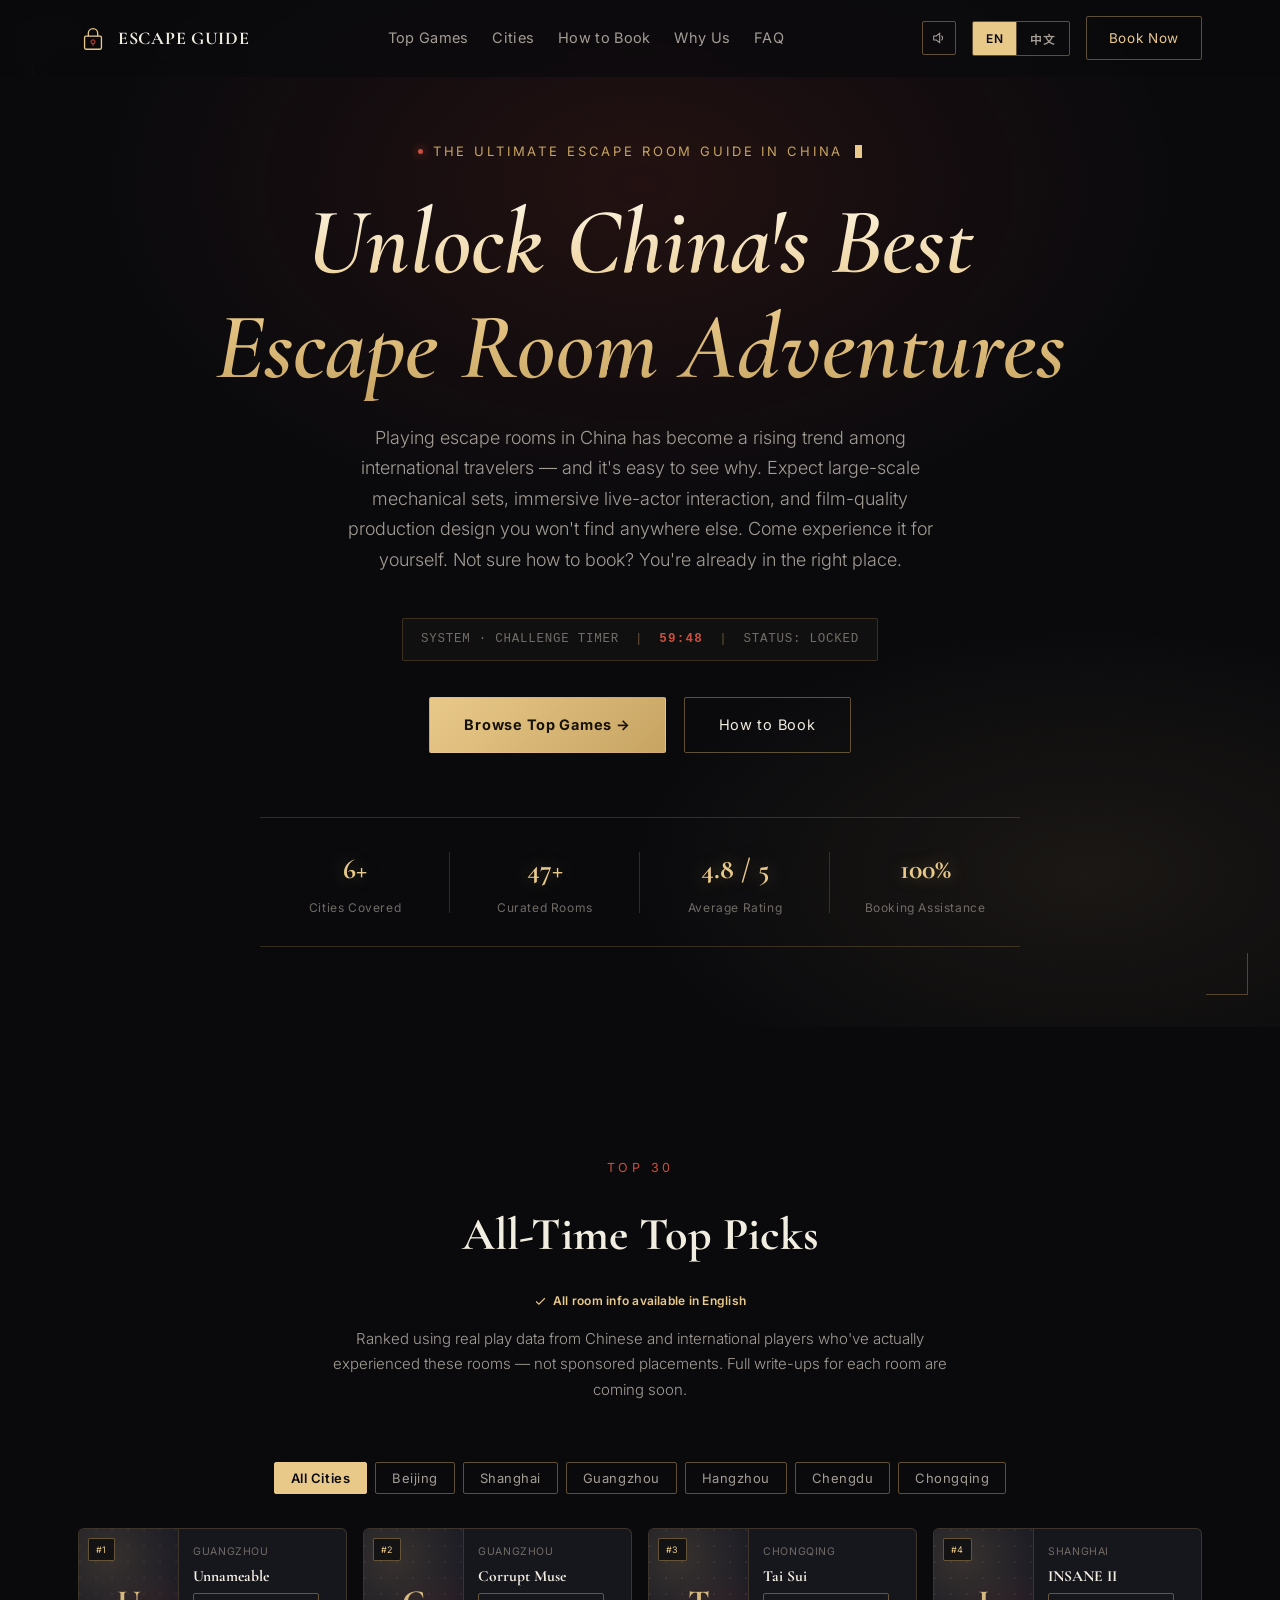
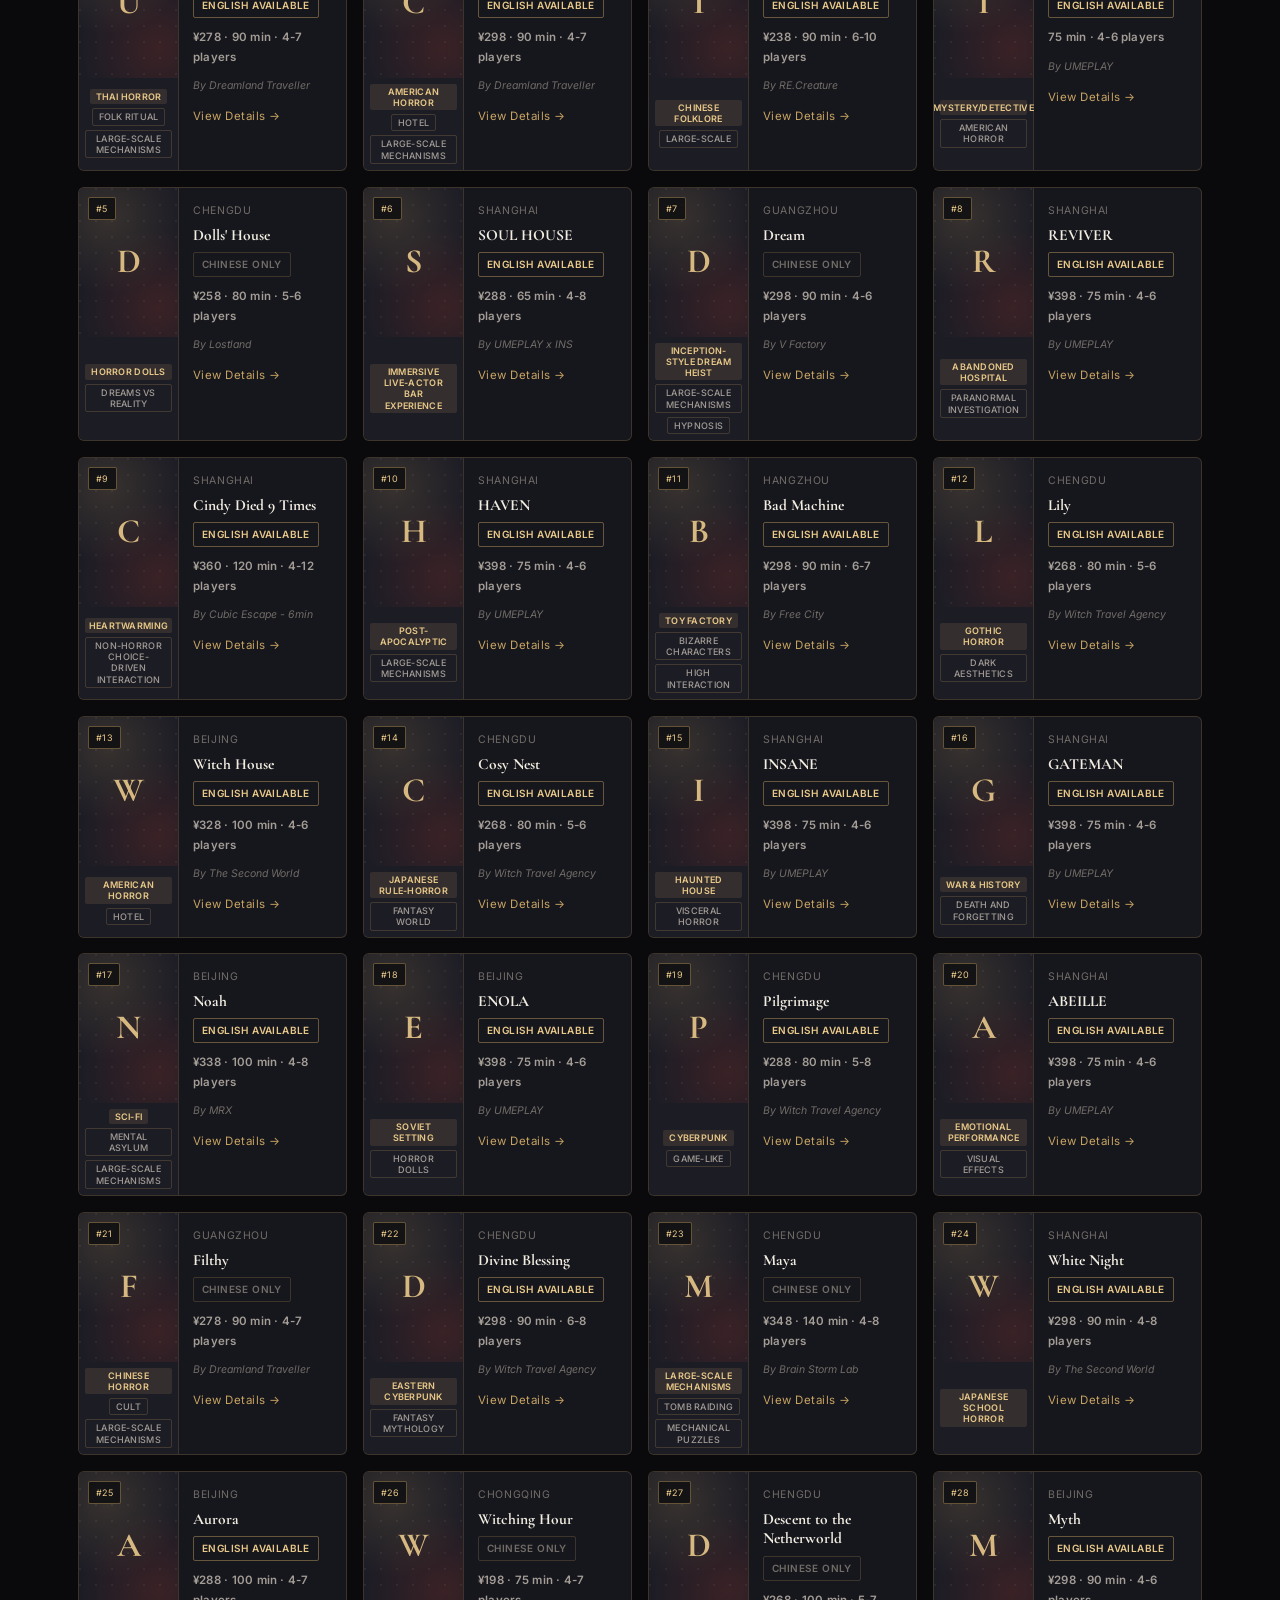
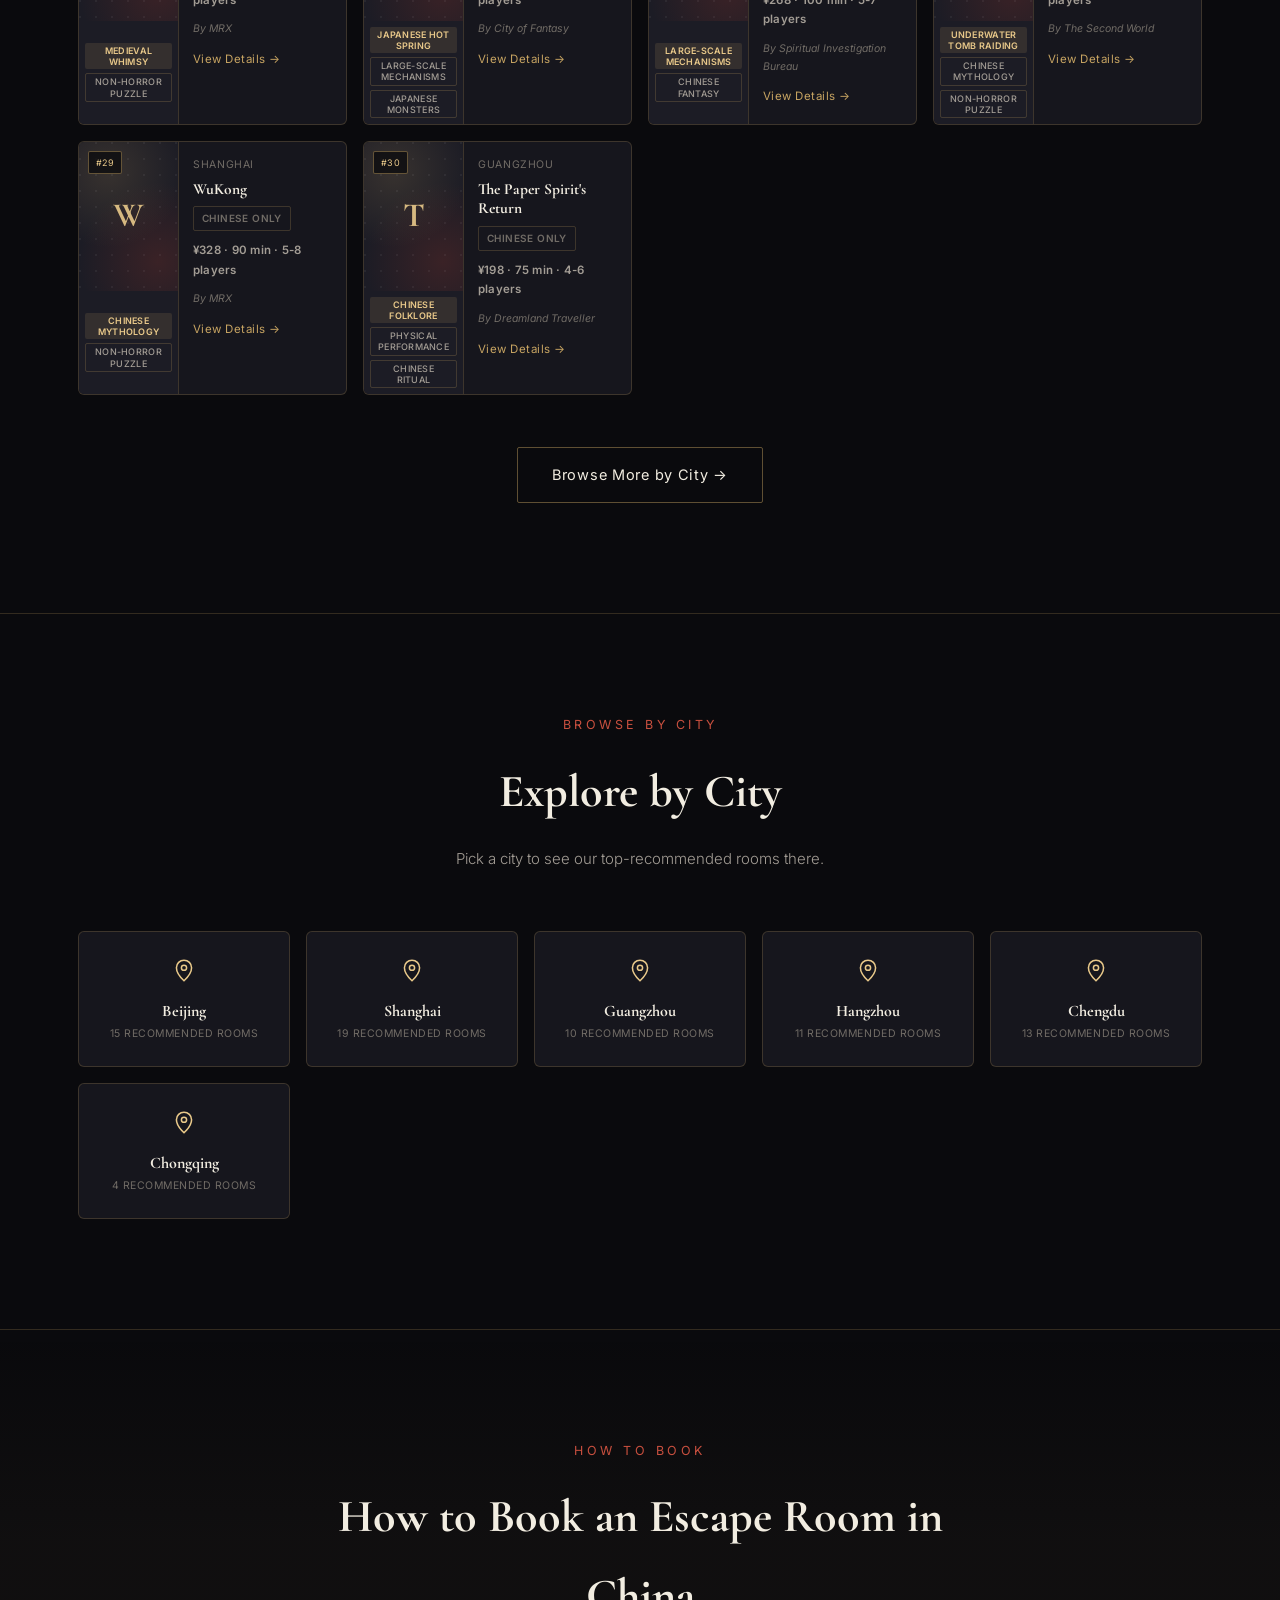
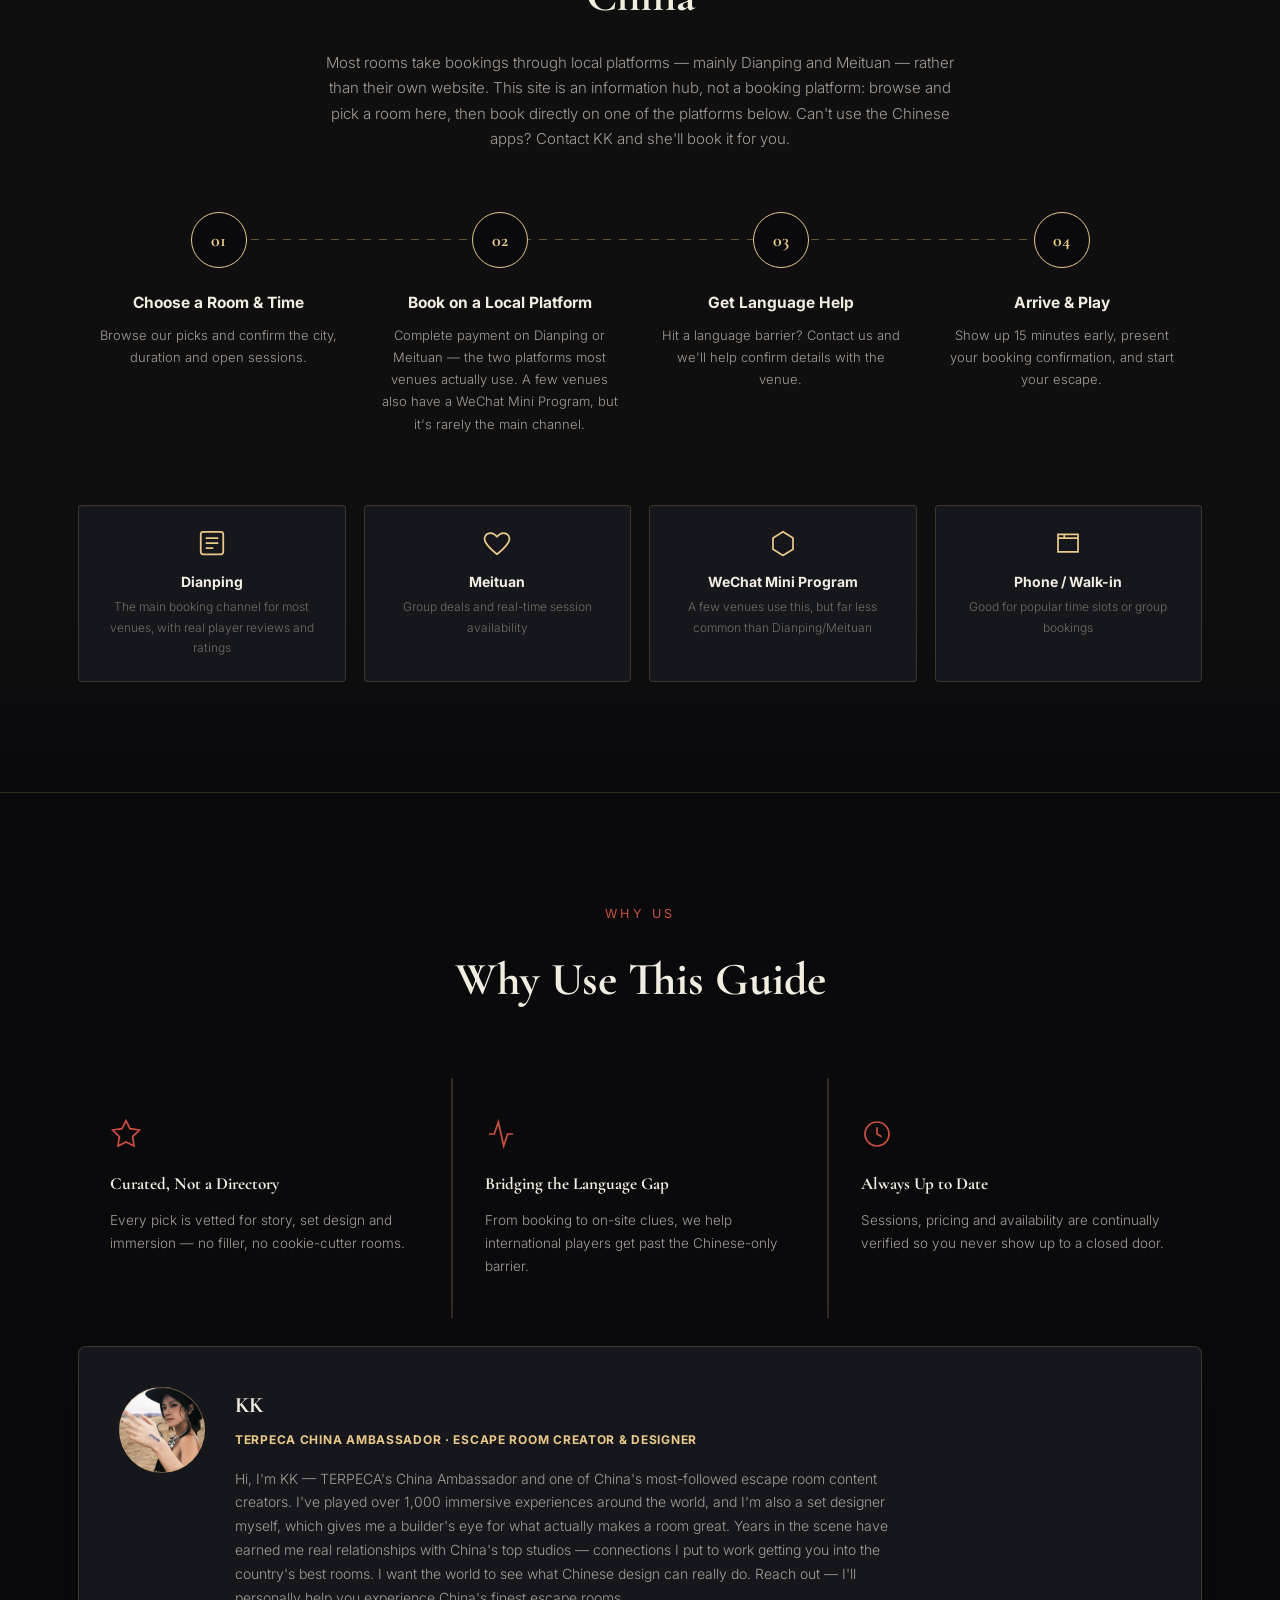
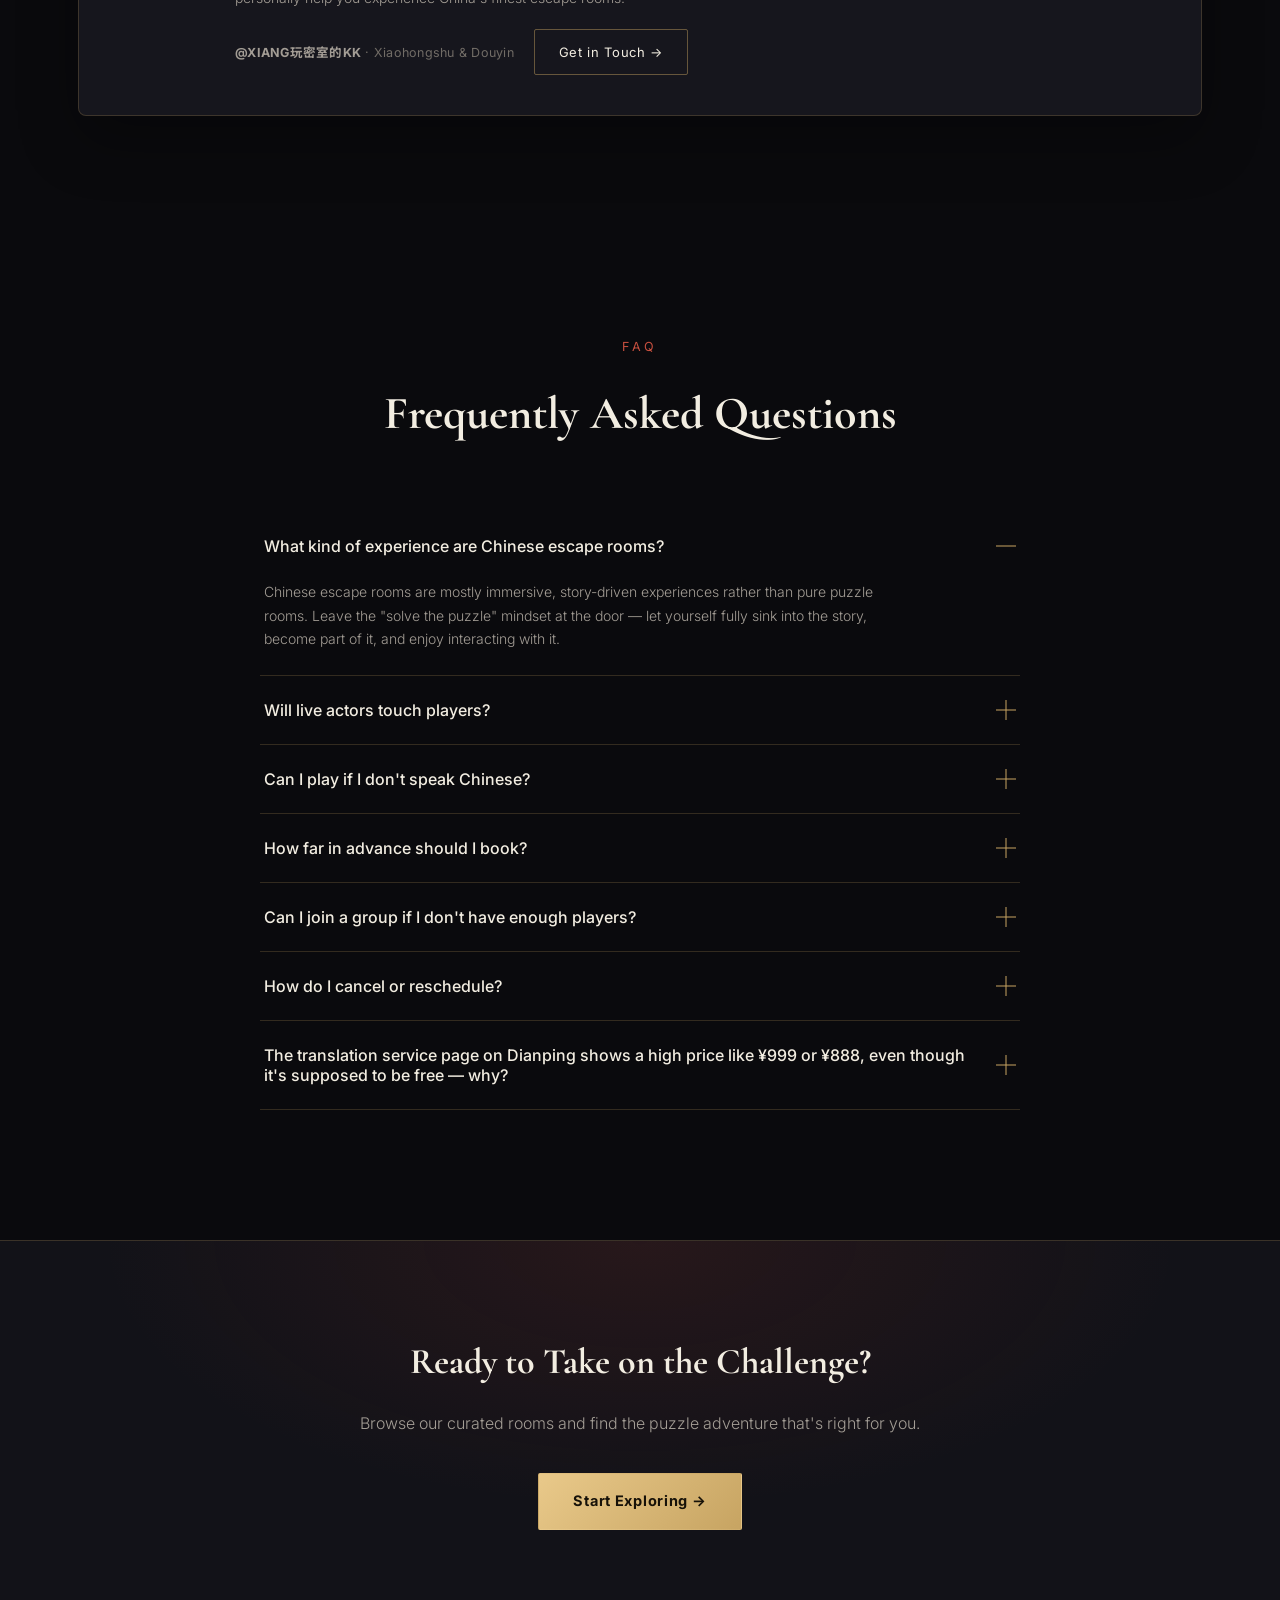
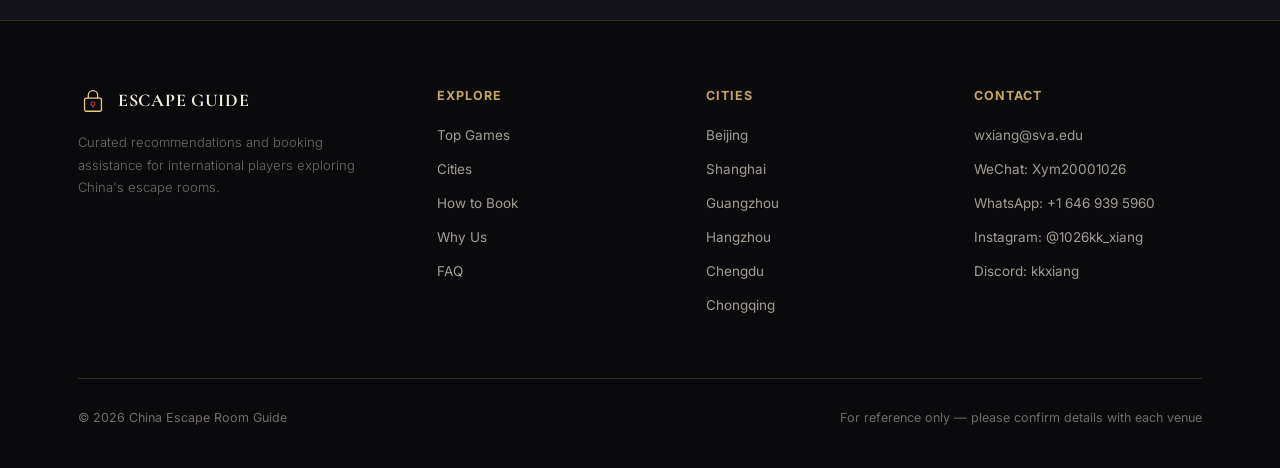
==== index.html @ 546284b9 "Native vertical Instagram embed: cut off the blank white strip under the video Co-Authored-By: Claud" ====
<!DOCTYPE html>
<html lang="en">
<head>
<meta charset="utf-8">
<meta name="viewport" content="width=device-width, initial-scale=1">
<meta name="description" content="A curated guide to China's best escape rooms for international players — with clear booking instructions and FAQs. 为国际玩家精选中国顶级密室逃脱体验。">
<title data-i18n="meta.title">China Escape Room Guide</title>
<link rel="preconnect" href="https://fonts.googleapis.com">
<link rel="preconnect" href="https://fonts.gstatic.com" crossorigin>
<link href="https://fonts.googleapis.com/css2?family=Cormorant+Garamond:ital,wght@0,500;0,600;0,700;1,500;1,600&family=Noto+Serif+SC:wght@500;700;900&family=Inter:wght@300;400;500;600;700&family=Noto+Sans+SC:wght@300;400;500;700&display=swap" rel="stylesheet" media="print" onload="this.media='all'">
<noscript><link href="https://fonts.googleapis.com/css2?family=Cormorant+Garamond:ital,wght@0,500;0,600;0,700;1,500;1,600&family=Noto+Serif+SC:wght@500;700;900&family=Inter:wght@300;400;500;600;700&family=Noto+Sans+SC:wght@300;400;500;700&display=swap" rel="stylesheet"></noscript>
<link rel="stylesheet" href="style.css?v=27">
</head>
<body>

<div id="boot">
  <svg class="boot-mark" viewBox="0 0 32 32" fill="none" xmlns="http://www.w3.org/2000/svg">
    <rect x="7" y="14" width="18" height="14" rx="1.5" stroke="#e9c98a" stroke-width="1.4"/>
    <path d="M11 14v-3a5 5 0 0 1 10 0v3" stroke="#e9c98a" stroke-width="1.4"/>
    <circle cx="16" cy="20" r="2" stroke="#a5372a" stroke-width="1.4"/>
    <path d="M16 22v2.4" stroke="#a5372a" stroke-width="1.4"/>
  </svg>
  <div class="boot-lines">
    <div>INITIALIZING SYSTEM…</div>
    <div>LOADING ESCAPE ROOMS…</div>
    <div>ACCESS GRANTED</div>
  </div>
  <div class="boot-bar"></div>
  <div class="boot-skip">CLICK TO SKIP</div>
</div>
<div id="scrollProgress"></div>
<div id="toastHost"></div>

<div id="cityModalOverlay" class="room-modal-overlay" hidden>
  <div class="room-modal city-modal" role="dialog" aria-modal="true">
    <button class="room-modal-close" id="cityModalClose" aria-label="Close">&times;</button>
    <div class="city-modal-header">
      <div class="city-modal-name" id="cityModalName"></div>
      <div class="city-modal-count" id="cityModalCount"></div>
    </div>
    <div class="city-modal-list" id="cityModalList"></div>
  </div>
</div>

<header class="nav" id="nav">
  <div class="nav-inner">
    <a href="#top" class="logo">
      <svg class="mark" viewBox="0 0 32 32" fill="none" xmlns="http://www.w3.org/2000/svg">
        <rect x="7" y="14" width="18" height="14" rx="1.5" stroke="#e9c98a" stroke-width="1.4"/>
        <path d="M11 14v-3a5 5 0 0 1 10 0v3" stroke="#e9c98a" stroke-width="1.4"/>
        <circle cx="16" cy="20" r="2" stroke="#a5372a" stroke-width="1.4"/>
        <path d="M16 22v2.4" stroke="#a5372a" stroke-width="1.4"/>
      </svg>
      <span data-i18n="nav.logo">Escape Guide</span>
    </a>
    <nav class="nav-links" id="navLinks">
      <a href="#games" data-i18n="nav.games">Top Games</a>
      <a href="#cities" data-i18n="nav.cities">Cities</a>
      <a href="#booking" data-i18n="nav.booking">How to Book</a>
      <a href="#why" data-i18n="nav.why">Why Us</a>
      <a href="#faq" data-i18n="nav.faq">FAQ</a>
      <div class="lang-switch lang-switch-mobile">
        <button class="lang-btn" data-lang="en">EN</button>
        <button class="lang-btn" data-lang="zh">中文</button>
      </div>
    </nav>
    <div class="nav-right">
      <button class="sfx-btn" id="sfxBtn" aria-label="Toggle sound effects" title="Sound effects">
        <svg viewBox="0 0 24 24" fill="none" stroke="currentColor" stroke-width="1.6"><path d="M4 9v6h4l5 4V5L8 9H4Z"/><path d="M16 9a4 4 0 010 6" stroke-linecap="round"/></svg>
      </button>
      <div class="lang-switch lang-switch-desktop">
        <button class="lang-btn" data-lang="en">EN</button>
        <button class="lang-btn" data-lang="zh">中文</button>
      </div>
      <a href="#booking" class="nav-cta" data-i18n="nav.cta">Book Now</a>
      <button class="nav-toggle" id="navToggle" aria-label="Menu">
        <span></span><span></span><span></span>
      </button>
    </div>
  </div>
</header>

<section class="hero" id="top">
  <span class="hero-corner tl"></span>
  <span class="hero-corner br"></span>
  <div class="hero-eyebrow"><span class="dot"></span><span data-i18n="hero.eyebrow">THE ULTIMATE ESCAPE ROOM GUIDE IN CHINA</span><span class="cursor"></span></div>
  <h1 class="hero-title" data-i18n="hero.title" data-i18n-html>Unlock China's Best<br>Escape Room Adventures</h1>
  <p class="hero-sub" data-i18n="hero.sub">Playing escape rooms in China has become a rising trend among international travelers — and it's easy to see why. Expect large-scale mechanical sets, immersive live-actor interaction, and film-quality production design you won't find anywhere else. Come experience it for yourself. Not sure how to book? You're already in the right place.</p>
  <div class="console">
    <span data-i18n="console.label">SYSTEM · CHALLENGE TIMER</span><span class="sep">|</span><span class="clock" id="countdownClock">60:00</span><span class="sep">|</span><span data-i18n="console.status">STATUS: LOCKED</span>
  </div>
  <div class="hero-ctas">
    <a href="#games" class="btn btn-primary" data-i18n="hero.cta1">Browse Top Games →</a>
    <a href="#booking" class="btn btn-ghost" data-i18n="hero.cta2">How to Book</a>
  </div>
  <div class="hero-stats">
    <div class="stat"><div class="stat-num" data-target="6" data-suffix="+">0</div><div class="stat-label" data-i18n="stat.cities">Cities Covered</div></div>
    <div class="stat"><div class="stat-num" data-target="47" data-suffix="+">0</div><div class="stat-label" data-i18n="stat.rooms">Curated Rooms</div></div>
    <div class="stat"><div class="stat-num" data-target="4.8" data-decimals="1" data-suffix=" / 5">0</div><div class="stat-label" data-i18n="stat.rating">Average Rating</div></div>
    <div class="stat"><div class="stat-num" data-target="100" data-suffix="%">0</div><div class="stat-label" data-i18n="stat.assist">Booking Assistance</div></div>
  </div>
</section>

<section class="games" id="games">
  <div class="wrap">
    <div class="section-head">
      <span class="section-tag">Top 30</span>
      <h2 class="section-title" data-i18n="games.title">All-Time Top Picks</h2>
      <div class="games-note"><svg viewBox="0 0 24 24" fill="none" stroke="currentColor" stroke-width="2"><path d="M20 6 9 17l-5-5"/></svg><span data-i18n="games.note">All room info available in English</span></div>
      <p class="section-desc" data-i18n="games.desc">Our ranked list of the 30 best escape rooms across China right now. Full write-ups for each room are coming soon.</p>
    </div>
    <div class="city-filter" id="cityFilter" role="group" aria-label="Filter by city"></div>
    <div class="game-grid" id="gameGrid"></div>
    <div class="games-more">
      <a href="#cities" class="btn btn-ghost" data-i18n="games.more">Browse More by City →</a>
    </div>
  </div>
</section>

<section class="cities" id="cities">
  <div class="wrap">
    <div class="section-head">
      <span class="section-tag">Browse by City</span>
      <h2 class="section-title" data-i18n="cities.title">Explore by City</h2>
      <p class="section-desc" data-i18n="cities.desc">Pick a city to see our top-recommended rooms there.</p>
    </div>
    <div class="city-grid" id="cityGrid"></div>
  </div>
</section>

<section class="booking" id="booking">
  <div class="wrap">
    <div class="section-head">
      <span class="section-tag">How To Book</span>
      <h2 class="section-title" data-i18n="booking.title">How to Book an Escape Room in China</h2>
      <p class="section-desc" data-i18n="booking.desc">Most rooms take bookings through local platforms rather than their own website — here's the standard process.</p>
    </div>
    <div class="steps">
      <div class="step">
        <div class="step-num">01</div>
        <div class="step-title" data-i18n="step1.title">Choose a Room & Time</div>
        <div class="step-desc" data-i18n="step1.desc">Browse our picks and confirm the city, duration and open sessions.</div>
      </div>
      <div class="step">
        <div class="step-num">02</div>
        <div class="step-title" data-i18n="step2.title">Book on a Local Platform</div>
        <div class="step-desc" data-i18n="step2.desc">Complete payment via WeChat Mini Program, Dianping or Meituan.</div>
      </div>
      <div class="step">
        <div class="step-num">03</div>
        <div class="step-title" data-i18n="step3.title">Get Language Help</div>
        <div class="step-desc" data-i18n="step3.desc">Hit a language barrier? Contact us and we'll help confirm details with the venue.</div>
      </div>
      <div class="step">
        <div class="step-num">04</div>
        <div class="step-title" data-i18n="step4.title">Arrive & Play</div>
        <div class="step-desc" data-i18n="step4.desc">Show up 15 minutes early, present your booking confirmation, and start your escape.</div>
      </div>
    </div>

    <div class="booking-channels">
      <div class="channel">
        <div class="channel-icon"><svg viewBox="0 0 24 24" fill="none"><rect x="3" y="3" width="18" height="18" rx="2" stroke="currentColor" stroke-width="1.4"/><path d="M7 12h10M7 8h10M7 16h6" stroke="currentColor" stroke-width="1.4"/></svg></div>
        <div class="channel-name" data-i18n="channel1.name">WeChat Mini Program</div>
        <div class="channel-desc" data-i18n="channel1.desc">The official booking channel for most venues</div>
      </div>
      <div class="channel">
        <div class="channel-icon"><svg viewBox="0 0 24 24" fill="none"><path d="M12 21s-7-5.5-9.3-9.9C1 7.7 3 4 7 4c2.1 0 3.5 1.2 5 3 1.5-1.8 2.9-3 5-3 4 0 6 3.7 4.3 7.1C19 15.5 12 21 12 21Z" stroke="currentColor" stroke-width="1.4"/></svg></div>
        <div class="channel-name" data-i18n="channel2.name">Dianping</div>
        <div class="channel-desc" data-i18n="channel2.desc">Real player reviews and venue ratings</div>
      </div>
      <div class="channel">
        <div class="channel-icon"><svg viewBox="0 0 24 24" fill="none"><path d="M4 8l8-5 8 5v9l-8 5-8-5V8Z" stroke="currentColor" stroke-width="1.4"/></svg></div>
        <div class="channel-name" data-i18n="channel3.name">Meituan</div>
        <div class="channel-desc" data-i18n="channel3.desc">Group deals and real-time session availability</div>
      </div>
      <div class="channel">
        <div class="channel-icon"><svg viewBox="0 0 24 24" fill="none"><path d="M4 5h16v14H4V5Z" stroke="currentColor" stroke-width="1.4"/><path d="M4 8h16M9 5v3" stroke="currentColor" stroke-width="1.4"/></svg></div>
        <div class="channel-name" data-i18n="channel4.name">Phone / Walk-in</div>
        <div class="channel-desc" data-i18n="channel4.desc">Good for popular time slots or group bookings</div>
      </div>
    </div>
  </div>
</section>

<section class="features" id="why">
  <div class="wrap">
    <div class="section-head">
      <span class="section-tag">Why Us</span>
      <h2 class="section-title" data-i18n="why.title">Why Use This Guide</h2>
    </div>
    <div class="feature-grid">
      <div class="feature">
        <div class="feature-icon"><svg viewBox="0 0 24 24" fill="none"><path d="M12 2l3 6 7 1-5 5 1 7-6-3-6 3 1-7-5-5 7-1 3-6Z" stroke="currentColor" stroke-width="1.3"/></svg></div>
        <div class="feature-title" data-i18n="feature1.title">Curated, Not a Directory</div>
        <div class="feature-desc" data-i18n="feature1.desc">Every pick is vetted for story, set design and immersion — no filler, no cookie-cutter rooms.</div>
      </div>
      <div class="feature">
        <div class="feature-icon"><svg viewBox="0 0 24 24" fill="none"><path d="M3 12h4l3-9 4 18 3-9h4" stroke="currentColor" stroke-width="1.3"/></svg></div>
        <div class="feature-title" data-i18n="feature2.title">Bridging the Language Gap</div>
        <div class="feature-desc" data-i18n="feature2.desc">From booking to on-site clues, we help international players get past the Chinese-only barrier.</div>
      </div>
      <div class="feature">
        <div class="feature-icon"><svg viewBox="0 0 24 24" fill="none"><circle cx="12" cy="12" r="9" stroke="currentColor" stroke-width="1.3"/><path d="M12 7v5l3.5 2" stroke="currentColor" stroke-width="1.3"/></svg></div>
        <div class="feature-title" data-i18n="feature3.title">Always Up to Date</div>
        <div class="feature-desc" data-i18n="feature3.desc">Sessions, pricing and availability are continually verified so you never show up to a closed door.</div>
      </div>
    </div>

    <div class="founder">
      <div class="founder-avatar has-photo" style="background-image:url('images/kk-avatar.jpg')"></div>
      <div class="founder-body">
        <div class="founder-name">KK</div>
        <div class="founder-role" data-i18n="founder.role">TERPECA China Ambassador · Escape Room Creator &amp; Designer</div>
        <p class="founder-bio" data-i18n="founder.bio">Hi, I'm KK — TERPECA's China Ambassador and one of China's most-followed escape room creators. I've played over 1,000 immersive experiences around the world, and I'm also a set designer myself, which gives me a builder's eye for what actually makes a room great. Years in the scene have earned me real relationships with China's top studios — connections I put to work getting you into the country's best rooms. I want the world to see what Chinese design can really do. Reach out — I'll personally help you experience China's finest escape rooms.</p>
        <div class="founder-footer">
          <span class="founder-social"><strong>@XIANG玩密室的KK</strong> · <span data-i18n="founder.social">Xiaohongshu &amp; Douyin</span></span>
          <a href="#contact" class="btn btn-ghost founder-cta" data-i18n="founder.cta">Get in Touch →</a>
        </div>
      </div>
    </div>
  </div>
</section>

<section class="faq" id="faq">
  <div class="wrap">
    <div class="section-head">
      <span class="section-tag">FAQ</span>
      <h2 class="section-title" data-i18n="faq.title">Frequently Asked Questions</h2>
    </div>
    <div class="faq-list">
      <div class="faq-item open">
        <button class="faq-q"><span data-i18n="faq1.q">What kind of experience are Chinese escape rooms?</span><span class="plus"></span></button>
        <div class="faq-a"><p data-i18n="faq1.a">Most Chinese escape rooms are immersive, narrative-driven experiences rather than pure puzzle rooms. Don't come in with a "solve the puzzle" mindset — let yourself fully immerse in the story, become part of it, and enjoy interacting with it.</p></div>
      </div>
      <div class="faq-item">
        <button class="faq-q"><span data-i18n="faq2.q">Will actors physically touch players?</span><span class="plus"></span></button>
        <div class="faq-a"><p data-i18n="faq2.a">Most rooms are performance/narrative-focused, and some themes include light physical contact. If this concerns you, just let the venue know clearly before your session starts that you don't want physical contact.</p></div>
      </div>
      <div class="faq-item">
        <button class="faq-q"><span data-i18n="faq3.q">Can I play if I don't speak Chinese?</span><span class="plus"></span></button>
        <div class="faq-a"><p data-i18n="faq3.a">Some rooms offer an English translation service or fully English audio clues — we recommend choosing rooms marked "English Available," or contacting the venue through us in advance to confirm.</p></div>
      </div>
      <div class="faq-item">
        <button class="faq-q"><span data-i18n="faq4.q">How far in advance should I book?</span><span class="plus"></span></button>
        <div class="faq-a"><p data-i18n="faq4.a">For popular rooms, book 3-7 days ahead; for holidays or in-demand rooms, book about two weeks out. Off-peak slots are often available same-day. If you need the venue's translation service, please book at least 7 days in advance.</p></div>
      </div>
      <div class="faq-item">
        <button class="faq-q"><span data-i18n="faq5.q">Can I join a group if I don't have enough players?</span><span class="plus"></span></button>
        <div class="faq-a"><p data-i18n="faq5.a">Most venues allow joining another group, but if you need translation service, please book a private session instead, so it doesn't affect your experience or that of the other Chinese players in the group — exact policy depends on the venue. If you're short a few players but still want to play, you can usually just pay for the minimum required number of tickets and play anyway.</p></div>
      </div>
      <div class="faq-item">
        <button class="faq-q"><span data-i18n="faq6.q">How do I cancel or reschedule?</span><span class="plus"></span></button>
        <div class="faq-a"><p data-i18n="faq6.a">Cancellation policies vary by venue. Most platforms allow free rescheduling within a certain window before your session — read the terms before booking.</p></div>
      </div>
      <div class="faq-item">
        <button class="faq-q"><span data-i18n="faq7.q">The translation service page on Dianping shows a high price like ¥999 or ¥888, even though it's supposed to be free — why?</span><span class="plus"></span></button>
        <div class="faq-a"><p data-i18n="faq7.a">That's just a placeholder price to keep the listing visible — it's not meant for you to actually book at that price. If you'd like to book the free translation service, please contact the venue directly or reach out to KK.</p></div>
      </div>
    </div>
  </div>
</section>

<section class="cta-band">
  <div class="wrap">
    <h2 data-i18n="cta.title">Ready to Take on the Challenge?</h2>
    <p data-i18n="cta.desc">Browse our curated rooms and find the puzzle adventure that's right for you.</p>
    <a href="#games" class="btn btn-primary" data-i18n="cta.btn">Start Exploring →</a>
  </div>
</section>

<footer>
  <div class="wrap">
    <div class="footer-grid">
      <div class="footer-brand">
        <a href="#top" class="logo">
          <svg class="mark" viewBox="0 0 32 32" fill="none"><rect x="7" y="14" width="18" height="14" rx="1.5" stroke="#e9c98a" stroke-width="1.4"/><path d="M11 14v-3a5 5 0 0 1 10 0v3" stroke="#e9c98a" stroke-width="1.4"/><circle cx="16" cy="20" r="2" stroke="#a5372a" stroke-width="1.4"/><path d="M16 22v2.4" stroke="#a5372a" stroke-width="1.4"/></svg>
          <span data-i18n="nav.logo">Escape Guide</span>
        </a>
        <p data-i18n="footer.desc">Curated recommendations and booking assistance for international players exploring China's escape rooms.</p>
      </div>
      <div class="footer-col">
        <h4 data-i18n="footer.explore">Explore</h4>
        <a href="#games" data-i18n="nav.games">Top Games</a>
        <a href="#cities" data-i18n="nav.cities">Cities</a>
        <a href="#booking" data-i18n="nav.booking">How to Book</a>
        <a href="#why" data-i18n="nav.why">Why Us</a>
        <a href="#faq" data-i18n="nav.faq">FAQ</a>
      </div>
      <div class="footer-col">
        <h4 data-i18n="footer.citiesHead">Cities</h4>
        <a href="#cities" class="footer-city-link" data-city="beijing" data-i18n="city.beijing">Beijing</a>
        <a href="#cities" class="footer-city-link" data-city="shanghai" data-i18n="city.shanghai">Shanghai</a>
        <a href="#cities" class="footer-city-link" data-city="guangzhou" data-i18n="city.guangzhou">Guangzhou</a>
        <a href="#cities" class="footer-city-link" data-city="hangzhou" data-i18n="city.hangzhou">Hangzhou</a>
        <a href="#cities" class="footer-city-link" data-city="chengdu" data-i18n="city.chengdu">Chengdu</a>
        <a href="#cities" class="footer-city-link" data-city="chongqing" data-i18n="city.chongqing">Chongqing</a>
      </div>
      <div class="footer-col" id="contact">
        <h4 data-i18n="footer.contact">Contact</h4>
        <a href="mailto:wxiang@sva.edu">wxiang@sva.edu</a>
        <a href="#">WeChat: Xym20001026</a>
        <a href="https://wa.me/16469395960" target="_blank" rel="noopener">WhatsApp: +1 646 939 5960</a>
        <a href="https://www.instagram.com/1026kk_xiang" target="_blank" rel="noopener">Instagram: @1026kk_xiang</a>
        <a href="#">Discord: kkxiang</a>
      </div>
    </div>
    <div class="footer-bottom">
      <span data-i18n="footer.copyright">© 2026 China Escape Room Guide</span>
      <span data-i18n="footer.disclaimer">For reference only — please confirm details with each venue</span>
    </div>
  </div>
</footer>

<script src="data.js?v=61"></script>
<script>
  let openCity = null;

  function buildRoomCard(name, rank){
    const cities = citiesForName(name);
    const card = document.createElement('div');
    card.className = 'game-card';
    card.dataset.room = slugify(name) + (rank ? ('-' + rank) : '');
    card.dataset.name = name;
    card.tabIndex = 0;
    card.setAttribute('role', 'button');

    const info = roomInfo(name);

    const media = document.createElement('div');
    media.className = 'game-media';
    if(info.poster){
      media.classList.add('has-poster');
      media.style.backgroundImage = `url("${cloudinarySized(info.poster, 520)}")`;
    }
    if(rank){
      const badge = document.createElement('span');
      badge.className = 'game-badge';
      badge.textContent = '#' + rank;
      media.appendChild(badge);
    }
    if(!info.poster){
      const mono = document.createElement('span');
      mono.className = 'game-monogram';
      mono.textContent = displayName(name).trim().charAt(0);
      media.appendChild(mono);
    }

    const mediaCol = document.createElement('div');
    mediaCol.className = 'game-media-col';
    mediaCol.appendChild(media);
    // always present (even with zero tags) so the label strip is the same height on
    // every card and room names line up row to row — see buildMediaCaption in data.js
    const caption = buildMediaCaption(info) || document.createElement('div');
    caption.className = 'game-type-label';
    mediaCol.appendChild(caption);

    const body = document.createElement('div');
    body.className = 'game-body';

    const cityEl = document.createElement('div');
    cityEl.className = 'game-city';
    cityEl.dataset.cities = cities.join(',');
    cityEl.textContent = cityLabelFirst(cities);

    const nameEl = document.createElement('div');
    nameEl.className = 'game-name';
    nameEl.textContent = displayName(name);

    body.appendChild(cityEl);
    body.appendChild(nameEl);

    const tags = buildRoomTags(info);
    if(tags) body.appendChild(tags);

    const facts = buildRoomFacts(info);
    if(facts) body.appendChild(facts);

    const company = buildRoomCompany(info);
    if(company) body.appendChild(company);

    const hint = document.createElement('div');
    hint.className = 'game-view-hint';
    hint.setAttribute('data-i18n', 'game.viewMore');
    hint.textContent = 'View Details →';
    body.appendChild(hint);

    card.appendChild(mediaCol);
    card.appendChild(body);

    const goToRoom = () => { location.href = 'room.html?room=' + encodeURIComponent(slugify(name)); };
    card.addEventListener('click', goToRoom);
    card.addEventListener('keydown', (e) => {
      if(e.key === 'Enter' || e.key === ' '){
        e.preventDefault();
        goToRoom();
      }
    });
    card.addEventListener('mousemove', (e) => {
      const rect = card.getBoundingClientRect();
      card.style.setProperty('--mx', `${e.clientX - rect.left}px`);
      card.style.setProperty('--my', `${e.clientY - rect.top}px`);
    });
    let hoverPlayed = false;
    card.addEventListener('mouseenter', () => {
      if(hoverPlayed) return;
      hoverPlayed = true;
      playTone(880, 0.06, 'blip');
      setTimeout(() => { hoverPlayed = false; }, 600);
    });

    return card;
  }

  let filterCity = 'all';

  function filterCityLabel(c){
    if(!c.zh) return (translations[currentLang] || translations.en)['city.' + c.key] || c.key;
    return currentLang === 'zh' ? c.zh : c.en;
  }

  function renderCityFilter(){
    const host = document.getElementById('cityFilter');
    const dict = translations[currentLang] || translations.en;
    host.innerHTML = '';
    const mk = (key, label) => {
      const b = document.createElement('button');
      b.type = 'button';
      b.className = 'city-filter-chip' + (filterCity === key ? ' active' : '');
      b.textContent = label;
      b.addEventListener('click', () => { filterCity = key; renderCityFilter(); renderRooms(); });
      host.appendChild(b);
    };
    mk('all', dict['games.filterAll'] || 'All Cities');
    filterCities().forEach(c => mk(c.key, filterCityLabel(c)));
  }

  function renderRooms(){
    const grid = document.getElementById('gameGrid');
    const dict = translations[currentLang] || translations.en;
    grid.innerHTML = '';
    const inCity = filterCity === 'all' ? null : roomsInCity(filterCity);
    let shown = 0;
    TOP30.forEach((name, i) => {
      if(inCity && !inCity.includes(name)) return;
      grid.appendChild(buildRoomCard(name, i + 1)); // keeps its overall Top 30 rank
      shown++;
    });
    if(!shown){
      const empty = document.createElement('p');
      empty.className = 'city-filter-empty';
      empty.textContent = dict['games.filterEmpty'] || 'No rooms listed for this city yet.';
      grid.appendChild(empty);
    }
  }

  function buildCityCard(cityKey){
    const card = document.createElement('button');
    card.type = 'button';
    card.className = 'city-card';
    card.dataset.city = cityKey;

    const icon = document.createElementNS('http://www.w3.org/2000/svg', 'svg');
    icon.setAttribute('viewBox', '0 0 24 24');
    icon.setAttribute('fill', 'none');
    icon.setAttribute('stroke', 'currentColor');
    icon.setAttribute('stroke-width', '1.4');
    icon.classList.add('city-icon');
    icon.innerHTML = '<path d="M12 21s7-6.5 7-12a7 7 0 10-14 0c0 5.5 7 12 7 12Z"></path><circle cx="12" cy="9" r="2.4"></circle>';

    const nameEl = document.createElement('div');
    nameEl.className = 'city-name';
    nameEl.setAttribute('data-i18n', 'city.' + cityKey);
    nameEl.textContent = (translations[currentLang] || translations.en)['city.' + cityKey] || cityKey;

    const countEl = document.createElement('div');
    countEl.className = 'city-count';
    countEl.setAttribute('data-count', '');

    card.appendChild(icon);
    card.appendChild(nameEl);
    card.appendChild(countEl);
    card.addEventListener('click', () => openCityModal(cityKey));
    return card;
  }

  function renderCities(){
    const grid = document.getElementById('cityGrid');
    grid.innerHTML = '';
    CITY_ORDER.forEach(cityKey => grid.appendChild(buildCityCard(cityKey)));
    updateCityCounts();
  }

  function refreshRoomCityLabels(){
    document.querySelectorAll('.game-city[data-cities]').forEach(el => {
      const cities = el.dataset.cities ? el.dataset.cities.split(',').filter(Boolean) : [];
      el.textContent = cityLabelFirst(cities);
    });
  }

  function refreshRoomNames(){
    document.querySelectorAll('.game-card[data-name]').forEach(card => {
      const name = card.dataset.name;
      const nameEl = card.querySelector('.game-name');
      const monoEl = card.querySelector('.game-monogram');
      if(nameEl) nameEl.textContent = displayName(name);
      if(monoEl) monoEl.textContent = displayName(name).trim().charAt(0);
    });
  }

  function swapBlock(card, selector, buildFn, info){
    const body = card.querySelector('.game-body');
    const old = card.querySelector(selector);
    const fresh = buildFn(info);
    if(old && fresh) old.replaceWith(fresh);
    else if(old && !fresh) old.remove();
    else if(!old && fresh) body.insertBefore(fresh, card.querySelector('.game-view-hint'));
  }

  function refreshRoomInfoBlocks(){
    document.querySelectorAll('.game-card[data-name]').forEach(card => {
      const info = roomInfo(card.dataset.name);
      swapBlock(card, '.game-tags', buildRoomTags, info);
      swapBlock(card, '.game-facts', buildRoomFacts, info);
      swapBlock(card, '.game-company', buildRoomCompany, info);

      const mediaCol = card.querySelector('.game-media-col');
      const oldCaption = card.querySelector('.game-type-label');
      const newCaption = buildMediaCaption(info) || document.createElement('div');
      newCaption.className = 'game-type-label';
      if(oldCaption) oldCaption.replaceWith(newCaption);
      else mediaCol.appendChild(newCaption);

      // picks up any poster that finished loading from IndexedDB after the
      // first paint (see postersReady.then(...) below)
      const media = card.querySelector('.game-media');
      if(info.poster && !media.classList.contains('has-poster')){
        media.classList.add('has-poster');
        media.style.backgroundImage = `url("${cloudinarySized(info.poster, 520)}")`;
        const mono = media.querySelector('.game-monogram');
        if(mono) mono.remove();
      }
    });
  }

  renderCityFilter();
  renderRooms();
  renderCities();
  postersReady.then(() => {
    renderCityFilter();
    refreshRoomInfoBlocks(); // pick up any saved local posters once IndexedDB finishes loading
    if(openCity) renderCityModal(openCity);
  });

  // nav scroll state
  const nav = document.getElementById('nav');
  window.addEventListener('scroll', () => {
    nav.classList.toggle('scrolled', window.scrollY > 10);
  });

  // mobile nav toggle
  const navToggle = document.getElementById('navToggle');
  const navLinks = document.getElementById('navLinks');
  navToggle.addEventListener('click', () => navLinks.classList.toggle('open'));
  navLinks.querySelectorAll('a').forEach(a => a.addEventListener('click', () => navLinks.classList.remove('open')));

  // faq accordion
  document.querySelectorAll('.faq-item').forEach(item => {
    const q = item.querySelector('.faq-q');
    const a = item.querySelector('.faq-a');
    if(item.classList.contains('open')) a.style.maxHeight = a.scrollHeight + 'px';
    q.addEventListener('click', () => {
      const isOpen = item.classList.contains('open');
      document.querySelectorAll('.faq-item').forEach(i => {
        i.classList.remove('open');
        i.querySelector('.faq-a').style.maxHeight = 0;
      });
      if(!isOpen){
        item.classList.add('open');
        a.style.maxHeight = a.scrollHeight + 'px';
      }
      playTone(600, 0.1, 'unlock');
    });
  });

  // countdown clock — loops 60:00 down to 00:00 for atmosphere
  const clockEl = document.getElementById('countdownClock');
  let secondsLeft = 60 * 60;
  setInterval(() => {
    secondsLeft = secondsLeft > 0 ? secondsLeft - 1 : 60 * 60;
    const m = String(Math.floor(secondsLeft / 60)).padStart(2, '0');
    const s = String(secondsLeft % 60).padStart(2, '0');
    clockEl.textContent = `${m}:${s}`;
  }, 1000);

  // scroll reveal for sections, cards, steps, etc.
  document.querySelectorAll(
    '.section-head, .game-card, .city-card, .step, .channel, .feature, .founder, .faq-item, .cta-band .wrap > *'
  ).forEach(el => el.classList.add('reveal'));

  const revealObserver = new IntersectionObserver((entries) => {
    entries.forEach((entry, i) => {
      if(entry.isIntersecting){
        setTimeout(() => entry.target.classList.add('in-view'), i * 60);
        revealObserver.unobserve(entry.target);
      }
    });
  }, { threshold: 0.15 });
  document.querySelectorAll('.reveal').forEach(el => revealObserver.observe(el));

  // count-up stats once visible
  const countEls = document.querySelectorAll('.stat-num[data-target]');
  const statObserver = new IntersectionObserver((entries) => {
    entries.forEach(entry => {
      if(!entry.isIntersecting) return;
      entry.target.closest('.stat').classList.add('in-view');
      const target = parseFloat(entry.target.dataset.target);
      const decimals = parseInt(entry.target.dataset.decimals || '0', 10);
      const suffix = entry.target.dataset.suffix || '';
      const duration = 1400;
      const start = performance.now();
      function tick(now){
        const progress = Math.min((now - start) / duration, 1);
        const eased = 1 - Math.pow(1 - progress, 3);
        entry.target.textContent = (target * eased).toFixed(decimals) + suffix;
        if(progress < 1) requestAnimationFrame(tick);
      }
      requestAnimationFrame(tick);
      statObserver.unobserve(entry.target);
    });
  }, { threshold: 0.4 });
  countEls.forEach(el => statObserver.observe(el));

  function applyLang(lang){
    currentLang = lang;
    document.documentElement.lang = lang === 'zh' ? 'zh-CN' : 'en';
    const dict = translations[lang] || translations.en;
    document.querySelectorAll('[data-i18n]').forEach(el => {
      const key = el.getAttribute('data-i18n');
      const val = dict[key];
      if(val === undefined) return;
      if(el.hasAttribute('data-i18n-html')) el.innerHTML = val;
      else el.textContent = val;
    });
    document.querySelectorAll('.lang-btn').forEach(b => b.classList.toggle('active', b.dataset.lang === lang));
    document.querySelectorAll('.faq-item.open .faq-a').forEach(a => {
      a.style.maxHeight = a.scrollHeight + 'px';
    });
    renderCityFilter();
    refreshRoomCityLabels();
    refreshRoomNames();
    refreshRoomInfoBlocks();
    updateCityCounts();
    if(openCity) renderCityModal(openCity);
    try{ localStorage.setItem('escapeGuideLang', lang); }catch(e){}
  }

  document.querySelectorAll('.lang-btn').forEach(b => {
    b.addEventListener('click', () => applyLang(b.dataset.lang));
  });

  applyLang(currentLang);

  // ---------- boot sequence ----------
  const boot = document.getElementById('boot');
  let bootSeen = false;
  try{ bootSeen = sessionStorage.getItem('escapeGuideBooted') === '1'; }catch(e){}
  function hideBoot(){
    boot.classList.add('hidden');
    try{ sessionStorage.setItem('escapeGuideBooted', '1'); }catch(e){}
  }
  if(bootSeen){
    boot.classList.add('hidden');
  } else {
    boot.addEventListener('click', hideBoot);
    setTimeout(hideBoot, 2200);
  }

  // ---------- scroll progress bar ----------
  const scrollProgress = document.getElementById('scrollProgress');
  function updateScrollProgress(){
    const h = document.documentElement;
    const scrolled = h.scrollTop || document.body.scrollTop;
    const max = (h.scrollHeight || document.body.scrollHeight) - h.clientHeight;
    scrollProgress.style.width = (max > 0 ? Math.min(scrolled / max, 1) * 100 : 0) + '%';
  }
  window.addEventListener('scroll', updateScrollProgress, { passive: true });
  updateScrollProgress();

  // ---------- achievement toasts ----------
  const toastHost = document.getElementById('toastHost');
  function showToast(key){
    const dict = translations[currentLang] || translations.en;
    const label = dict['toast.label'];
    const text = dict[key];
    if(!text) return;
    const el = document.createElement('div');
    el.className = 'toast';
    el.innerHTML = `<svg class="toast-icon" viewBox="0 0 24 24" fill="none" stroke="currentColor" stroke-width="1.6"><path d="M12 2l2.6 5.6 6.1.6-4.6 4.2 1.3 6-5.4-3-5.4 3 1.3-6-4.6-4.2 6.1-.6L12 2Z"/></svg><div><span class="toast-label">${label}</span>${text}</div>`;
    toastHost.appendChild(el);
    playTone(660, 0.08, 'unlock');
    setTimeout(() => el.remove(), 2900);
  }
  const toastTargets = { games: 'toast.games', booking: 'toast.booking', why: 'toast.why', faq: 'toast.faq' };
  const toastObserver = new IntersectionObserver((entries) => {
    entries.forEach(entry => {
      if(entry.isIntersecting){
        showToast(toastTargets[entry.target.id]);
        toastObserver.unobserve(entry.target);
      }
    });
  }, { threshold: 0.3 });
  Object.keys(toastTargets).forEach(id => {
    const section = document.getElementById(id);
    if(section) toastObserver.observe(section);
  });

  // ---------- SFX ----------
  let sfxOn = false;
  try{ sfxOn = localStorage.getItem('escapeGuideSfx') === '1'; }catch(e){}
  const sfxBtn = document.getElementById('sfxBtn');
  let audioCtx = null;
  function getAudioCtx(){
    if(!audioCtx){
      const Ctx = window.AudioContext || window.webkitAudioContext;
      if(Ctx) audioCtx = new Ctx();
    }
    return audioCtx;
  }
  function playTone(freq, duration, type){
    if(!sfxOn) return;
    const ctx = getAudioCtx();
    if(!ctx) return;
    const osc = ctx.createOscillator();
    const gain = ctx.createGain();
    osc.type = type === 'unlock' ? 'triangle' : 'sine';
    osc.frequency.value = freq;
    gain.gain.setValueAtTime(0.0001, ctx.currentTime);
    gain.gain.exponentialRampToValueAtTime(0.12, ctx.currentTime + 0.02);
    gain.gain.exponentialRampToValueAtTime(0.0001, ctx.currentTime + duration);
    osc.connect(gain).connect(ctx.destination);
    osc.start();
    osc.stop(ctx.currentTime + duration + 0.05);
    if(type === 'unlock'){
      setTimeout(() => {
        if(!sfxOn) return;
        const osc2 = ctx.createOscillator();
        const gain2 = ctx.createGain();
        osc2.type = 'triangle';
        osc2.frequency.value = freq * 1.5;
        gain2.gain.setValueAtTime(0.0001, ctx.currentTime);
        gain2.gain.exponentialRampToValueAtTime(0.1, ctx.currentTime + 0.02);
        gain2.gain.exponentialRampToValueAtTime(0.0001, ctx.currentTime + 0.15);
        osc2.connect(gain2).connect(ctx.destination);
        osc2.start();
        osc2.stop(ctx.currentTime + 0.2);
      }, 90);
    }
  }
  function setSfx(on){
    sfxOn = on;
    sfxBtn.classList.toggle('on', on);
    try{ localStorage.setItem('escapeGuideSfx', on ? '1' : '0'); }catch(e){}
  }
  sfxBtn.addEventListener('click', () => {
    getAudioCtx();
    setSfx(!sfxOn);
    if(sfxOn) playTone(520, 0.12, 'blip');
  });
  setSfx(sfxOn);

  document.querySelectorAll('.btn, .lang-btn, .nav-cta').forEach(el => {
    el.addEventListener('click', () => playTone(440, 0.1, 'blip'));
  });

  // ---------- konami code easter egg ----------
  const konamiSeq = ['ArrowUp','ArrowUp','ArrowDown','ArrowDown','ArrowLeft','ArrowRight','ArrowLeft','ArrowRight','b','a'];
  let konamiPos = 0;
  window.addEventListener('keydown', (e) => {
    const key = e.key.length === 1 ? e.key.toLowerCase() : e.key;
    if(key === konamiSeq[konamiPos]){
      konamiPos++;
      if(konamiPos === konamiSeq.length){
        konamiPos = 0;
        document.body.classList.add('secret-flash');
        setTimeout(() => document.body.classList.remove('secret-flash'), 900);
        showToast('toast.secret');
      }
    } else {
      konamiPos = (key === konamiSeq[0]) ? 1 : 0;
    }
  });

  // ---------- city detail modal ----------
  const cityOverlay = document.getElementById('cityModalOverlay');
  const cityModalClose = document.getElementById('cityModalClose');

  function updateCityCounts(){
    document.querySelectorAll('.city-card').forEach(cardEl => {
      const cityKey = cardEl.dataset.city;
      const count = roomsInCity(cityKey).length;
      const dict = translations[currentLang] || translations.en;
      const label = currentLang === 'zh'
        ? count + (dict['cities.room'] || '个推荐主题')
        : count + ' ' + (count === 1 ? (dict['cities.room'] || 'room') : (dict['cities.rooms'] || 'rooms'));
      const countEl = cardEl.querySelector('[data-count]');
      if(countEl) countEl.textContent = label;
    });
  }

  function renderCityModal(cityKey){
    const dict = translations[currentLang] || translations.en;
    document.getElementById('cityModalName').textContent = dict['city.' + cityKey] || cityKey;

    const names = roomsInCity(cityKey);
    const countLabel = currentLang === 'zh'
      ? names.length + (dict['cities.room'] || '个推荐主题')
      : names.length + ' ' + (names.length === 1 ? (dict['cities.room'] || 'room') : (dict['cities.rooms'] || 'rooms'));
    document.getElementById('cityModalCount').textContent = countLabel;

    const list = document.getElementById('cityModalList');
    list.innerHTML = '';
    names.forEach(name => {
      const cities = citiesForName(name);
      const rank = TOP30.indexOf(name) + 1;
      const roomData = roomInfo(name);
      const row = document.createElement('button');
      row.type = 'button';
      row.className = 'city-room-row';

      const poster = document.createElement('span');
      poster.className = 'city-room-poster';
      if(roomData.poster){
        poster.classList.add('has-poster');
        poster.style.backgroundImage = `url("${cloudinarySized(roomData.poster, 240)}")`;
      } else {
        const mono = document.createElement('span');
        mono.className = 'game-monogram';
        mono.textContent = displayName(name).trim().charAt(0);
        poster.appendChild(mono);
      }

      const info = document.createElement('span');
      info.className = 'city-room-info';

      const nameEl = document.createElement('span');
      nameEl.className = 'city-room-name';
      nameEl.textContent = displayName(name);

      const badgeEl = document.createElement('span');
      badgeEl.className = 'city-room-badge';
      badgeEl.textContent = rank > 0 ? ('#' + rank + ' · ' + (dict['games.title'] || '')) : cityLabel(cities);

      info.appendChild(nameEl);
      info.appendChild(badgeEl);

      const factsBits = [];
      if(roomData.priceRMB) factsBits.push('¥' + roomData.priceRMB);
      if(roomData.duration) factsBits.push(roomData.duration + (dict['room.min'] || ' min'));
      const primary = typeLabels(roomData)[0];
      if(primary) factsBits.push(primary);
      if(factsBits.length){
        const factsEl = document.createElement('span');
        factsEl.className = 'city-room-facts';
        factsEl.textContent = factsBits.join(' · ');
        info.appendChild(factsEl);
      }

      const arrow = document.createElement('span');
      arrow.className = 'city-room-arrow';
      arrow.textContent = '→';

      row.appendChild(poster);
      row.appendChild(info);
      row.appendChild(arrow);
      row.addEventListener('click', () => {
        location.href = 'room.html?room=' + encodeURIComponent(slugify(name));
      });
      list.appendChild(row);
    });
  }

  function openCityModal(cityKey){
    openCity = cityKey;
    renderCityModal(cityKey);
    cityOverlay.hidden = false;
    requestAnimationFrame(() => cityOverlay.classList.add('open'));
    document.body.style.overflow = 'hidden';
    try{ history.replaceState(null, '', '#city-' + cityKey); }catch(e){}
    playTone(700, 0.07, 'blip');
  }

  function closeCityModal(){
    openCity = null;
    cityOverlay.classList.remove('open');
    document.body.style.overflow = '';
    try{ history.replaceState(null, '', location.pathname + location.search); }catch(e){}
    setTimeout(() => { cityOverlay.hidden = true; }, 250);
  }

  document.querySelectorAll('.footer-city-link').forEach(link => {
    link.addEventListener('click', (e) => {
      e.preventDefault();
      openCityModal(link.dataset.city);
    });
  });
  cityModalClose.addEventListener('click', closeCityModal);
  cityOverlay.addEventListener('click', (e) => { if(e.target === cityOverlay) closeCityModal(); });
  window.addEventListener('keydown', (e) => {
    if(e.key === 'Escape' && !cityOverlay.hidden) closeCityModal();
  });

  const hashCityMatch = location.hash.match(/^#city-([a-z]+)$/);
  if(hashCityMatch && CITY_ROOMS[hashCityMatch[1]]) openCityModal(hashCityMatch[1]);
</script>
</body>
</html>
---- style.css ----
:root{
    --bg:#0a0a0d;
    --bg-alt:#121218;
    --panel:#16161d;
    --panel-2:#1c1c25;
    --line:rgba(199,164,98,0.22);
    --line-strong:rgba(199,164,98,0.45);
    --gold:#c7a462;
    --gold-bright:#e9c98a;
    --red:#a5372a;
    --red-bright:#c9503f;
    --text:#f2ede1;
    --text-dim:#a39d95;
    --text-dimmer:#716c66;
    --serif:'Cormorant Garamond', 'Noto Serif SC', serif;
    --sans:'Inter', 'Noto Sans SC', sans-serif;
  }
  *{box-sizing:border-box; margin:0; padding:0;}
  html{scroll-behavior:smooth;}
  body{
    background:var(--bg);
    color:var(--text);
    font-family:var(--sans);
    line-height:1.7;
    overflow-x:hidden;
  }
  a{color:inherit; text-decoration:none;}
  img{max-width:100%; display:block;}
  ::selection{background:var(--gold); color:#0a0a0d;}

  /* background texture */
  body::before{
    content:'';
    position:fixed; inset:0;
    background-image:
      radial-gradient(circle at 1px 1px, rgba(199,164,98,0.06) 1px, transparent 1px);
    background-size:34px 34px;
    pointer-events:none;
    z-index:0;
  }

  .wrap{max-width:1180px; margin:0 auto; padding:0 28px;}
  section{position:relative; z-index:1;}

  /* ---------- NAV ---------- */
  header.nav{
    position:fixed; top:0; left:0; right:0; z-index:100;
    background:rgba(10,10,13,0.72);
    backdrop-filter:blur(10px);
    border-bottom:1px solid transparent;
    transition:border-color .3s, background .3s;
  }
  header.nav.scrolled{
    border-bottom-color:var(--line);
    background:rgba(10,10,13,0.92);
  }
  .nav-inner{
    max-width:1180px; margin:0 auto; padding:0 28px;
    height:76px; display:flex; align-items:center; justify-content:space-between;
    gap:20px;
  }
  .logo{
    display:flex; align-items:center; gap:10px;
    font-family:var(--serif); font-weight:700; font-size:18px; letter-spacing:.04em;
    text-transform:uppercase; flex:none;
  }
  .logo .mark{
    width:30px; height:30px; flex:none;
  }
  .nav-links{display:flex; gap:24px; align-items:center; flex:1; justify-content:center;}
  .nav-links a{
    font-size:14.5px; color:var(--text-dim); letter-spacing:.02em;
    position:relative; padding:6px 0; transition:color .25s;
  }
  .nav-links a::after{
    content:''; position:absolute; left:0; right:0; bottom:0; height:1px;
    background:var(--gold-bright); transform:scaleX(0); transform-origin:left;
    transition:transform .3s;
  }
  .nav-links a:hover{color:var(--gold-bright);}
  .nav-links a:hover::after{transform:scaleX(1);}
  .nav-right{display:flex; align-items:center; gap:16px; flex:none;}
  .nav-cta{
    font-size:13.5px; padding:10px 22px; border:1px solid var(--line-strong);
    border-radius:2px; color:var(--gold-bright); letter-spacing:.05em;
    transition:all .25s; white-space:nowrap;
  }
  .nav-cta:hover{background:var(--gold-bright); color:#0a0a0d; border-color:var(--gold-bright);}
  .nav-toggle{display:none; flex-direction:column; gap:5px; cursor:pointer; background:none; border:none;}
  .nav-toggle span{width:24px; height:1.5px; background:var(--text);}

  /* language switch */
  .lang-switch{
    display:flex; border:1px solid var(--line-strong); border-radius:2px; overflow:hidden; flex:none;
  }
  .lang-switch-mobile{display:none;}
  .lang-btn{
    font-family:var(--sans); font-size:12px; letter-spacing:.05em; font-weight:600;
    padding:8px 13px; background:none; border:none; color:var(--text-dim); cursor:pointer;
    transition:background .2s, color .2s;
  }
  .lang-btn + .lang-btn{border-left:1px solid var(--line-strong);}
  .lang-btn.active{background:var(--gold-bright); color:#0a0a0d;}
  .lang-btn:not(.active):hover{color:var(--gold-bright);}

  /* ---------- HERO ---------- */
  .hero{
    min-height:100vh;
    display:flex; flex-direction:column; align-items:center; justify-content:center;
    text-align:center; padding:140px 28px 80px;
    position:relative;
    background:
      radial-gradient(ellipse 70% 55% at 50% 18%, rgba(165,55,42,0.16), transparent 60%),
      radial-gradient(ellipse 60% 40% at 85% 85%, rgba(199,164,98,0.09), transparent 60%),
      var(--bg);
    overflow:hidden;
  }
  .hero-corner{
    position:absolute; width:42px; height:42px; border:1px solid var(--line-strong);
    opacity:.8;
  }
  .hero-corner.tl{top:32px; left:32px; border-right:none; border-bottom:none;}
  .hero-corner.br{bottom:32px; right:32px; border-left:none; border-top:none;}
  .hero-eyebrow{
    display:inline-flex; align-items:center; gap:10px;
    font-size:13px; letter-spacing:.22em; color:var(--gold);
    text-transform:uppercase; margin-bottom:28px;
  }
  .hero-eyebrow .dot{width:5px; height:5px; background:var(--red-bright); border-radius:50%; box-shadow:0 0 10px var(--red-bright); flex:none;}
  h1.hero-title{
    font-family:var(--serif); font-weight:600; font-style:italic;
    font-size:clamp(44px, 7.6vw, 94px);
    line-height:1.12;
    letter-spacing:.002em;
    background:linear-gradient(180deg, #fdf6e6 0%, var(--gold-bright) 55%, var(--gold) 100%);
    -webkit-background-clip:text; background-clip:text; color:transparent;
    margin-bottom:22px;
  }
  h1.hero-title:lang(zh-CN){font-style:normal;}
  .hero-sub{
    font-size:clamp(15px, 2vw, 18px); color:var(--text-dim);
    max-width:600px; margin:0 auto 42px; font-weight:300;
  }
  .hero-ctas{display:flex; gap:18px; flex-wrap:wrap; justify-content:center; margin-bottom:64px;}
  .btn{
    font-size:14.5px; letter-spacing:.05em; padding:15px 34px;
    border-radius:2px; cursor:pointer; transition:all .28s;
    display:inline-flex; align-items:center; gap:10px;
  }
  .btn-primary{
    background:linear-gradient(135deg, var(--gold-bright), var(--gold));
    color:#161108; font-weight:700; border:1px solid transparent;
    box-shadow:0 0 0 rgba(233,201,138,0);
  }
  .btn-primary:hover{box-shadow:0 6px 28px rgba(233,201,138,0.28); transform:translateY(-2px);}
  .btn-ghost{
    background:none; border:1px solid var(--line-strong); color:var(--text);
  }
  .btn-ghost:hover{border-color:var(--gold-bright); color:var(--gold-bright);}

  .hero-stats{
    display:flex; gap:0; flex-wrap:wrap; justify-content:center;
    border-top:1px solid var(--line); border-bottom:1px solid var(--line);
    padding:28px 0; max-width:760px; width:100%;
  }
  .stat{flex:1; min-width:140px; padding:0 20px; position:relative;}
  .stat:not(:last-child)::after{
    content:''; position:absolute; right:0; top:8%; bottom:8%; width:1px; background:var(--line);
  }
  .stat-num{
    font-family:var(--serif); font-weight:700; font-size:28px; color:var(--gold-bright);
  }
  .stat-label{font-size:12px; color:var(--text-dimmer); letter-spacing:.05em; margin-top:4px;}

  /* ---------- SECTION HEAD ---------- */
  .section-head{text-align:center; max-width:640px; margin:0 auto 60px;}
  .section-tag{
    font-size:12.5px; letter-spacing:.28em; text-transform:uppercase; color:var(--red-bright);
    margin-bottom:16px; display:block;
  }
  .section-title{
    font-family:var(--serif); font-weight:700; font-size:clamp(30px, 4.2vw, 46px);
    color:var(--text); margin-bottom:16px;
  }
  .section-desc{color:var(--text-dim); font-size:15px; font-weight:300;}
  .games-note{
    display:inline-flex; align-items:center; gap:6px;
    font-size:12px; color:var(--gold-bright); font-weight:600; letter-spacing:.02em;
    margin-bottom:14px;
  }
  .games-note svg{width:13px; height:13px; flex:none;}

  /* ---------- GAMES ---------- */
  .games{padding:130px 0 110px;}
  .game-grid{
    display:grid; grid-template-columns:repeat(4, 1fr); gap:16px;
  }
  .game-card{
    background:var(--panel);
    border:1px solid var(--line);
    border-radius:6px;
    overflow:hidden;
    position:relative;
    display:flex; align-items:stretch;
    transition:transform .35s, border-color .35s, box-shadow .35s;
  }
  .game-card:hover{
    transform:translateY(-6px);
    border-color:var(--line-strong);
    box-shadow:0 20px 50px rgba(0,0,0,0.45), 0 0 0 1px rgba(199,164,98,0.15);
  }
  .game-media-col{
    width:100px; flex:none; display:flex; flex-direction:column;
    border-right:1px solid var(--line);
  }
  .game-media{
    width:100%; flex:none; aspect-ratio:2 / 3; position:relative;
    display:flex; align-items:center; justify-content:center;
    background:
      radial-gradient(circle at 30% 20%, rgba(199,164,98,0.16), transparent 55%),
      radial-gradient(circle at 80% 80%, rgba(165,55,42,0.22), transparent 55%),
      var(--panel-2);
    overflow:hidden;
  }
  .game-media svg{width:32px; height:32px; opacity:.85; position:relative; z-index:1;}
  .game-media .game-monogram{font-size:30px; position:relative; z-index:1;}
  .game-media::after{
    content:''; position:absolute; inset:0;
    background-image:radial-gradient(circle at 1px 1px, rgba(255,255,255,0.05) 1px, transparent 1px);
    background-size:16px 16px;
  }
  .game-badge{
    position:absolute; top:9px; left:9px; z-index:2;
    font-size:9px; letter-spacing:.03em; padding:3px 7px;
    background:rgba(10,10,13,0.75); border:1px solid var(--line-strong);
    color:var(--gold-bright); border-radius:2px; text-transform:uppercase;
  }
  .game-type-label{
    flex:1; display:flex; flex-wrap:wrap; align-items:center; justify-content:center; align-content:center;
    gap:4px; text-align:center; padding:6px; background:var(--panel-2);
  }
  .game-type-tag{
    display:inline-flex; align-items:center; justify-content:center; max-width:100%;
    font-size:9px; font-weight:600; letter-spacing:.03em; text-transform:uppercase;
    line-height:1.25; text-align:center; border-radius:2px; padding:2px 6px;
    background:rgba(199,164,98,0.14); color:var(--gold-bright);
  }
  .game-type-tag:not(:first-child){
    background:none; border:1px solid var(--line); color:var(--text-dim); font-weight:500;
  }
  .game-body{padding:14px 14px 15px; flex:1; min-width:0;}
  .game-city{font-size:10.5px; color:var(--text-dimmer); letter-spacing:.06em; text-transform:uppercase; margin-bottom:6px;}
  .game-name{font-family:var(--serif); font-weight:700; font-size:15.5px; margin-bottom:7px; line-height:1.25;}
  .game-desc{font-size:11.5px; color:var(--text-dim); font-weight:300; margin-bottom:13px; min-height:0; display:-webkit-box; -webkit-line-clamp:2; -webkit-box-orient:vertical; overflow:hidden;}
  .game-desc.coming-soon{font-style:italic; color:var(--text-dimmer);}
  .game-meta{
    display:flex; flex-direction:column; align-items:flex-start; gap:8px;
    padding-top:11px; border-top:1px solid var(--line);
    font-size:10.5px; color:var(--text-dim);
  }
  .locks{display:flex; gap:2px;}
  .lock{width:9px; height:9px; opacity:.25;}
  .lock.on{opacity:1;}
  .lock svg{width:100%; height:100%;}
  .meta-item{display:flex; align-items:center; gap:6px;}

  .games-more{text-align:center; margin-top:52px;}

  /* ---------- CITIES ---------- */
  .cities{padding:100px 0 110px; border-top:1px solid var(--line);}
  .city-grid{display:grid; grid-template-columns:repeat(5, 1fr); gap:16px;}
  .city-card{
    background:var(--panel); border:1px solid var(--line); border-radius:6px;
    padding:26px 16px; text-align:center; cursor:pointer; font-family:var(--sans); color:var(--text);
    transition:transform .25s, border-color .25s, box-shadow .25s;
  }
  .city-card:hover{
    transform:translateY(-4px); border-color:var(--line-strong);
    box-shadow:0 16px 40px rgba(0,0,0,0.35);
  }
  .city-icon{width:26px; height:26px; margin:0 auto 14px; color:var(--gold-bright);}
  .city-name{font-family:var(--serif); font-weight:700; font-size:16px; color:var(--text); margin-bottom:6px;}
  .city-count{font-size:10.5px; color:var(--text-dimmer); letter-spacing:.05em; text-transform:uppercase;}

  .city-modal{max-width:560px;}
  .city-modal-header{padding:32px 32px 4px;}
  .city-modal-name{font-family:var(--serif); font-weight:700; font-size:24px; color:var(--text);}
  .city-modal-count{
    font-size:11.5px; color:var(--text-dimmer); letter-spacing:.06em; text-transform:uppercase;
    margin-top:6px;
  }
  .city-modal-list{padding:20px 20px 28px; display:flex; flex-direction:column; gap:10px;}
  .city-room-row{
    display:flex; align-items:center; gap:14px; width:100%; text-align:left;
    background:var(--panel-2); border:1px solid var(--line); border-radius:6px;
    padding:10px 16px 10px 10px; cursor:pointer; transition:border-color .2s, transform .2s;
    font-family:var(--sans); color:var(--text);
  }
  .city-room-row:hover{border-color:var(--line-strong); transform:translateX(3px);}
  .city-room-poster{
    flex:none; width:52px; aspect-ratio:2 / 3; border-radius:4px; overflow:hidden;
    position:relative; border:1px solid var(--line);
    background:
      radial-gradient(circle at 30% 20%, rgba(199,164,98,0.16), transparent 55%),
      radial-gradient(circle at 80% 80%, rgba(165,55,42,0.22), transparent 55%),
      var(--panel);
    display:flex; align-items:center; justify-content:center;
  }
  .city-room-poster.has-poster{background-size:cover; background-position:center;}
  .city-room-poster .game-monogram{font-size:20px;}
  .city-room-info{flex:1; display:flex; flex-direction:column; gap:3px; min-width:0;}
  .city-room-name{font-family:var(--serif); font-weight:700; font-size:14.5px;}
  .city-room-badge{font-size:10px; color:var(--gold-bright); letter-spacing:.05em; text-transform:uppercase;}
  .city-room-facts{font-size:11px; color:var(--text-dim); font-weight:300; overflow:hidden; text-overflow:ellipsis; white-space:nowrap;}
  .city-room-arrow{flex:none; color:var(--gold); font-size:16px;}

  /* ---------- BOOKING ---------- */
  .booking{
    padding:110px 0;
    background:linear-gradient(180deg, transparent, rgba(199,164,98,0.035) 20%, rgba(199,164,98,0.035) 80%, transparent);
    border-top:1px solid var(--line); border-bottom:1px solid var(--line);
  }
  .steps{
    display:grid; grid-template-columns:repeat(4, 1fr); gap:0;
    position:relative;
  }
  .steps::before{
    content:''; position:absolute; top:27px; left:12.5%; right:12.5%; height:1px;
    background:repeating-linear-gradient(90deg, var(--line-strong) 0 8px, transparent 8px 16px);
    z-index:0;
  }
  .step{text-align:center; padding:0 18px; position:relative; z-index:1;}
  .step-num{
    width:56px; height:56px; margin:0 auto 22px; border-radius:50%;
    background:var(--bg); border:1px solid var(--line-strong);
    display:flex; align-items:center; justify-content:center;
    font-family:var(--serif); font-weight:700; font-size:18px; color:var(--gold-bright);
  }
  .step-title{font-weight:700; font-size:15.5px; margin-bottom:8px;}
  .step-desc{font-size:13px; color:var(--text-dim); font-weight:300;}

  .booking-channels{
    margin-top:70px; display:grid; grid-template-columns:repeat(4, 1fr); gap:18px;
  }
  .channel{
    background:var(--panel); border:1px solid var(--line); border-radius:4px;
    padding:22px 20px; text-align:center; transition:border-color .25s, transform .25s;
  }
  .channel:hover{border-color:var(--line-strong); transform:translateY(-3px);}
  .channel-icon{width:30px; height:30px; margin:0 auto 12px; color:var(--gold-bright);}
  .channel-name{font-weight:700; font-size:14px; margin-bottom:4px;}
  .channel-desc{font-size:12px; color:var(--text-dimmer); font-weight:300;}

  /* ---------- WHY / FEATURES ---------- */
  .features{padding:110px 0;}
  .feature-grid{display:grid; grid-template-columns:repeat(3,1fr); gap:2px; background:var(--line);}
  .feature{background:var(--bg); padding:40px 32px;}
  .feature-icon{width:32px; height:32px; color:var(--red-bright); margin-bottom:20px;}
  .feature-title{font-family:var(--serif); font-weight:700; font-size:17px; margin-bottom:10px;}
  .feature-desc{font-size:13.5px; color:var(--text-dim); font-weight:300;}

  .founder{
    margin-top:28px;
    background:var(--panel); border:1px solid var(--line); border-radius:8px;
    padding:40px; display:flex; gap:30px; align-items:flex-start;
    box-shadow:0 24px 60px rgba(0,0,0,0.3);
  }
  .founder-avatar{
    flex:none; width:86px; height:86px; border-radius:50%;
    background:linear-gradient(135deg, var(--gold-bright), var(--gold));
    color:#161108; display:flex; align-items:center; justify-content:center;
    font-family:var(--serif); font-weight:700; font-size:26px;
    border:1px solid var(--line-strong);
  }
  .founder-avatar.has-photo{background-size:cover; background-position:60% 22%;}
  .founder-body{flex:1; min-width:0;}
  .founder-name{font-family:var(--serif); font-weight:700; font-size:22px; color:var(--text);}
  .founder-role{
    font-size:12px; font-weight:700; letter-spacing:.06em; text-transform:uppercase;
    color:var(--gold-bright); margin-top:6px; margin-bottom:16px;
  }
  .founder-bio{color:var(--text-dim); font-size:14px; font-weight:300; max-width:680px;}
  .founder-footer{display:flex; align-items:center; gap:20px; flex-wrap:wrap; margin-top:20px;}
  .founder-social{font-size:12.5px; color:var(--text-dimmer); letter-spacing:.02em;}
  .founder-social strong{color:var(--text-dim); font-weight:700;}
  .founder-cta{font-size:13px; padding:11px 24px;}
  @media (max-width:680px){
    .founder{flex-direction:column; align-items:center; text-align:center; padding:32px 24px;}
    .founder-footer{justify-content:center;}
  }

  /* ---------- FAQ ---------- */
  .faq{padding:110px 0 130px;}
  .faq-list{max-width:760px; margin:0 auto;}
  .faq-item{border-bottom:1px solid var(--line);}
  .faq-q{
    width:100%; text-align:left; background:none; border:none; color:var(--text);
    font-family:var(--sans); font-size:16px; font-weight:500;
    padding:24px 4px; cursor:pointer;
    display:flex; align-items:center; justify-content:space-between; gap:20px;
  }
  .faq-q:hover{color:var(--gold-bright);}
  .faq-q .plus{
    flex:none; width:20px; height:20px; position:relative; color:var(--gold);
  }
  .faq-q .plus::before, .faq-q .plus::after{
    content:''; position:absolute; background:currentColor; transition:transform .3s;
  }
  .faq-q .plus::before{left:0; top:50%; width:100%; height:1px; transform:translateY(-50%);}
  .faq-q .plus::after{top:0; left:50%; width:1px; height:100%; transform:translateX(-50%);}
  .faq-item.open .faq-q .plus::after{transform:translateX(-50%) rotate(90deg); opacity:0;}
  .faq-a{
    max-height:0; overflow:hidden; transition:max-height .35s ease;
  }
  .faq-a p{padding:0 4px 24px; color:var(--text-dim); font-size:14px; font-weight:300; max-width:640px;}

  /* ---------- CTA BAND ---------- */
  .cta-band{
    padding:90px 0; text-align:center;
    background:
      radial-gradient(ellipse 60% 100% at 50% 0%, rgba(165,55,42,0.14), transparent 70%),
      var(--bg-alt);
    border-top:1px solid var(--line);
  }
  .cta-band h2{
    font-family:var(--serif); font-weight:700; font-size:clamp(24px,3.6vw,36px);
    margin-bottom:18px;
  }
  .cta-band p{color:var(--text-dim); font-weight:300; margin-bottom:36px;}

  /* ---------- FOOTER ---------- */
  footer{padding:64px 0 40px; border-top:1px solid var(--line);}
  .footer-grid{
    display:grid; grid-template-columns:1.4fr 1fr 1fr 1fr; gap:40px; margin-bottom:50px;
  }
  .footer-brand .logo{margin-bottom:16px;}
  .footer-brand p{color:var(--text-dimmer); font-size:13px; font-weight:300; max-width:280px;}
  .footer-col h4{font-size:12.5px; letter-spacing:.08em; color:var(--gold); margin-bottom:18px; text-transform:uppercase;}
  .footer-col a{display:block; font-size:13.5px; color:var(--text-dim); margin-bottom:11px; transition:color .2s;}
  .footer-col a:hover{color:var(--gold-bright);}
  .footer-bottom{
    display:flex; justify-content:space-between; align-items:center; flex-wrap:wrap; gap:14px;
    padding-top:28px; border-top:1px solid var(--line);
    font-size:12.5px; color:var(--text-dimmer);
  }

  /* ---------- GAME-FEEL FX ---------- */
  @keyframes pulseDot{
    0%, 100%{box-shadow:0 0 6px var(--red-bright); opacity:1;}
    50%{box-shadow:0 0 16px var(--red-bright); opacity:.55;}
  }
  .hero-eyebrow .dot{animation:pulseDot 1.6s ease-in-out infinite;}

  .hero-eyebrow .cursor{
    display:inline-block; width:7px; height:13px; background:var(--gold-bright);
    animation:blink 1s steps(1) infinite; margin-left:2px; flex:none;
  }
  @keyframes blink{0%,49%{opacity:1;} 50%,100%{opacity:0;}}

  .hero::after{
    content:'';
    position:absolute; left:0; right:0; height:120px; top:-120px;
    background:linear-gradient(180deg, transparent, rgba(233,201,138,0.06) 45%, transparent);
    animation:scan 7s linear infinite;
    pointer-events:none;
  }
  @keyframes scan{
    0%{top:-120px;}
    100%{top:100%;}
  }

  .console{
    display:inline-flex; align-items:center; gap:16px;
    font-family:'SFMono-Regular', Menlo, Consolas, monospace;
    font-size:12.5px; letter-spacing:.06em; color:var(--text-dimmer);
    border:1px solid var(--line); border-radius:2px;
    padding:10px 18px; margin-bottom:36px;
    background:rgba(199,164,98,0.04);
  }
  .console .clock{color:var(--red-bright); font-weight:700; letter-spacing:.1em;}
  .console .sep{color:var(--line-strong);}

  /* scroll reveal */
  .reveal{opacity:0; transform:translateY(28px); transition:opacity .7s cubic-bezier(.2,.7,.2,1), transform .7s cubic-bezier(.2,.7,.2,1);}
  .reveal.in-view{opacity:1; transform:translateY(0);}

  /* card unlock spotlight + tilt */
  .game-card{
    transform-style:preserve-3d;
    will-change:transform;
  }
  .game-card::before{
    content:'';
    position:absolute; inset:0; z-index:3; pointer-events:none; opacity:0;
    background:radial-gradient(220px circle at var(--mx,50%) var(--my,50%), rgba(233,201,138,0.14), transparent 60%);
    transition:opacity .3s;
  }
  .game-card:hover::before{opacity:1;}
  .game-card .game-name{position:relative;}
  .game-card:hover .game-media svg,
  .game-card:hover .game-media .game-monogram{animation:iconPulse .9s ease-in-out infinite;}
  @keyframes iconPulse{0%,100%{transform:scale(1);} 50%{transform:scale(1.08);}}

  @keyframes lockGlow{
    0%,100%{filter:drop-shadow(0 0 0 rgba(233,201,138,0));}
    50%{filter:drop-shadow(0 0 4px rgba(233,201,138,0.9));}
  }
  .game-card:hover .lock.on svg{animation:lockGlow 1.1s ease-in-out infinite;}
  .lock{transition:opacity .25s;}

  /* buttons feel physical */
  .btn:active{transform:scale(.96) !important;}
  .step-num{transition:transform .3s, border-color .3s, color .3s;}
  .step.in-view .step-num{
    border-color:var(--gold-bright); color:var(--gold-bright);
  }

  /* nav logo unlock */
  .logo .mark{transition:transform .35s;}
  .logo:hover .mark{transform:rotate(-8deg) translateY(-1px);}

  /* count-up glow tick */
  .stat-num{transition:text-shadow .3s;}
  .stat.in-view .stat-num{text-shadow:0 0 18px rgba(233,201,138,0.35);}

  /* ---------- BOOT SEQUENCE ---------- */
  #boot{
    position:fixed; inset:0; z-index:999; background:var(--bg);
    display:flex; flex-direction:column; align-items:center; justify-content:center;
    gap:22px; cursor:pointer;
    transition:opacity .5s ease, visibility .5s ease;
  }
  #boot.hidden{opacity:0; visibility:hidden; pointer-events:none;}
  #boot .boot-mark{width:44px; height:44px;}
  #boot .boot-lines{
    font-family:'SFMono-Regular', Menlo, Consolas, monospace;
    font-size:12.5px; letter-spacing:.08em; color:var(--text-dimmer);
    min-height:64px; text-align:center;
  }
  #boot .boot-lines div{opacity:0; animation:bootLine .4s ease forwards;}
  #boot .boot-lines div:nth-child(1){animation-delay:.1s;}
  #boot .boot-lines div:nth-child(2){animation-delay:.55s;}
  #boot .boot-lines div:nth-child(3){animation-delay:1s; color:var(--gold-bright);}
  @keyframes bootLine{from{opacity:0; transform:translateY(4px);} to{opacity:1; transform:translateY(0);}}
  #boot .boot-bar{width:220px; height:2px; background:var(--line); position:relative; overflow:hidden;}
  #boot .boot-bar::after{
    content:''; position:absolute; left:0; top:0; bottom:0; width:0%;
    background:linear-gradient(90deg, var(--gold), var(--gold-bright));
    animation:bootFill 1.6s ease forwards;
  }
  @keyframes bootFill{from{width:0%;} to{width:100%;}}
  #boot .boot-skip{font-size:11px; color:var(--text-dimmer); letter-spacing:.1em;}

  /* ---------- SCROLL PROGRESS ---------- */
  #scrollProgress{
    position:fixed; top:0; left:0; height:2px; width:0%; z-index:200;
    background:linear-gradient(90deg, var(--red-bright), var(--gold-bright));
    box-shadow:0 0 8px rgba(233,201,138,0.5);
    transition:width .1s linear;
  }

  /* ---------- SFX TOGGLE ---------- */
  .sfx-btn{
    display:flex; align-items:center; justify-content:center;
    width:34px; height:34px; border:1px solid var(--line-strong); border-radius:2px;
    background:none; cursor:pointer; color:var(--text-dim); transition:color .2s, border-color .2s; flex:none;
  }
  .sfx-btn:hover{color:var(--gold-bright); border-color:var(--gold-bright);}
  .sfx-btn.on{color:var(--gold-bright); border-color:var(--gold-bright);}
  .sfx-btn svg{width:16px; height:16px; display:block;}

  /* ---------- CARD TARGET-LOCK CORNERS ---------- */
  .game-card .corner{
    position:absolute; width:16px; height:16px; opacity:0; transition:opacity .3s, transform .3s;
    z-index:4; pointer-events:none;
  }
  .game-card:hover .corner{opacity:1; transform:translate(0,0) !important;}
  .game-card .corner.tl{top:10px; left:10px; border-top:1.5px solid var(--gold-bright); border-left:1.5px solid var(--gold-bright); transform:translate(6px,6px);}
  .game-card .corner.tr{top:10px; right:10px; border-top:1.5px solid var(--gold-bright); border-right:1.5px solid var(--gold-bright); transform:translate(-6px,6px);}
  .game-card .corner.bl{bottom:10px; left:10px; border-bottom:1.5px solid var(--gold-bright); border-left:1.5px solid var(--gold-bright); transform:translate(6px,-6px);}
  .game-card .corner.br{bottom:10px; right:10px; border-bottom:1.5px solid var(--gold-bright); border-right:1.5px solid var(--gold-bright); transform:translate(-6px,-6px);}

  /* ---------- ACHIEVEMENT TOAST ---------- */
  #toastHost{
    position:fixed; bottom:24px; right:24px; z-index:300;
    display:flex; flex-direction:column; gap:10px; align-items:flex-end;
    pointer-events:none;
  }
  .toast{
    display:flex; align-items:center; gap:10px;
    background:rgba(15,15,19,0.92); border:1px solid var(--line-strong);
    border-left:3px solid var(--gold-bright);
    padding:13px 18px; border-radius:2px; backdrop-filter:blur(6px);
    font-size:12.5px; letter-spacing:.04em; color:var(--text);
    transform:translateX(20px); opacity:0;
    animation:toastIn .4s ease forwards, toastOut .4s ease forwards 2.4s;
    box-shadow:0 10px 30px rgba(0,0,0,0.4);
    max-width:280px;
  }
  .toast .toast-icon{width:15px; height:15px; color:var(--gold-bright); flex:none;}
  .toast .toast-label{color:var(--text-dimmer); font-size:10px; letter-spacing:.15em; text-transform:uppercase; display:block; margin-bottom:2px;}
  @keyframes toastIn{to{transform:translateX(0); opacity:1;}}
  @keyframes toastOut{to{transform:translateX(20px); opacity:0;}}

  /* ---------- SECRET UNLOCK FX ---------- */
  @keyframes secretFlash{
    0%{background:rgba(233,201,138,0);}
    15%{background:rgba(233,201,138,0.22);}
    100%{background:rgba(233,201,138,0);}
  }
  body.secret-flash::after{
    content:''; position:fixed; inset:0; z-index:500; pointer-events:none;
    animation:secretFlash .9s ease;
  }

  /* ---------- ROOM DETAIL MODAL ---------- */
  .game-card{cursor:pointer;}
  .game-view-hint{
    margin-top:12px; font-size:11.5px; letter-spacing:.04em; color:var(--gold);
    transition:color .2s;
  }
  .game-card:hover .game-view-hint{color:var(--gold-bright);}

  .room-modal-overlay{
    position:fixed; inset:0; z-index:400;
    background:rgba(6,6,8,0.78); backdrop-filter:blur(6px);
    display:flex; align-items:center; justify-content:center;
    padding:32px; opacity:0; transition:opacity .25s ease;
  }
  .room-modal-overlay.open{opacity:1;}
  .room-modal-overlay[hidden]{display:none;}
  .room-modal{
    background:var(--panel); border:1px solid var(--line-strong); border-radius:8px;
    max-width:640px; width:100%; max-height:86vh; overflow-y:auto;
    position:relative; box-shadow:0 30px 80px rgba(0,0,0,0.55);
    transform:translateY(16px) scale(.98); transition:transform .3s cubic-bezier(.2,.8,.2,1);
  }
  .room-modal-overlay.open .room-modal{transform:translateY(0) scale(1);}
  .room-modal-close{
    position:absolute; top:16px; right:16px; z-index:2;
    width:36px; height:36px; border-radius:50%; border:1px solid var(--line-strong);
    background:rgba(10,10,13,0.7); color:var(--text); font-size:20px; line-height:1;
    cursor:pointer; display:flex; align-items:center; justify-content:center;
    transition:border-color .2s, color .2s;
  }
  .room-modal-close:hover{border-color:var(--gold-bright); color:var(--gold-bright);}
  .room-modal-media{
    height:220px; position:relative;
    background:
      radial-gradient(circle at 30% 20%, rgba(199,164,98,0.16), transparent 55%),
      radial-gradient(circle at 80% 80%, rgba(165,55,42,0.22), transparent 55%),
      var(--panel-2);
    border-bottom:1px solid var(--line);
    display:flex; align-items:center; justify-content:center;
  }
  .room-modal-media svg{width:64px; height:64px; opacity:.9;}
  .game-monogram, .room-modal-media .game-monogram{
    font-family:var(--serif); font-weight:700; color:var(--gold-bright); opacity:.9;
    line-height:1;
  }
  .room-modal-media .game-monogram{font-size:56px;}
  .room-modal-body{padding:30px 32px 34px;}
  .room-modal-city{font-size:12px; color:var(--text-dimmer); letter-spacing:.08em; text-transform:uppercase; margin-bottom:8px;}
  .room-modal-name{font-family:var(--serif); font-weight:700; font-size:26px; color:var(--text); margin-bottom:10px;}
  .room-modal-rank{
    display:inline-block; font-size:11.5px; font-weight:700; letter-spacing:.08em; text-transform:uppercase;
    color:var(--gold-bright); border:1px solid var(--line-strong); border-radius:2px;
    padding:5px 12px; margin-bottom:18px;
  }
  .room-modal-rank:empty{display:none; margin-bottom:0;}
  .room-modal-long{font-size:14px; color:var(--text-dim); font-weight:300; margin-bottom:26px;}
  .room-modal-cta{width:100%; justify-content:center;}

  /* ---------- RESPONSIVE ---------- */
  @media (max-width:1100px){
    .game-grid{grid-template-columns:repeat(3,1fr);}
    .city-grid{grid-template-columns:repeat(4,1fr);}
  }
  @media (max-width:900px){
    .game-grid{grid-template-columns:repeat(2,1fr);}
    .city-grid{grid-template-columns:repeat(3,1fr);}
    .steps{grid-template-columns:repeat(2,1fr); row-gap:40px;}
    .steps::before{display:none;}
    .booking-channels{grid-template-columns:repeat(2,1fr);}
    .feature-grid{grid-template-columns:1fr;}
    .footer-grid{grid-template-columns:1fr 1fr;}
  }
  @media (max-width:680px){
    .nav-links{
      position:fixed; top:76px; left:0; right:0; bottom:0;
      background:rgba(10,10,13,0.98); flex-direction:column; justify-content:flex-start;
      padding:40px 28px; gap:28px; transform:translateX(100%); transition:transform .3s;
    }
    .nav-links.open{transform:translateX(0);}
    .nav-toggle{display:flex;}
    .nav-cta{display:none;}
    .lang-switch-desktop{display:none;}
    .lang-switch-mobile{display:flex;}
    .city-grid{grid-template-columns:repeat(2,1fr);}
    .hero-stats{flex-direction:column; gap:20px;}
    .stat:not(:last-child)::after{display:none;}
    .stat{border-bottom:1px solid var(--line); padding-bottom:16px;}
    .stat:last-child{border-bottom:none;}
    .footer-grid{grid-template-columns:1fr;}
    .footer-bottom{flex-direction:column; align-items:flex-start;}

    /* two compact cards per row instead of one full-width one */
    .game-grid{grid-template-columns:repeat(2,1fr); gap:10px;}
    .game-card{flex-direction:column;}
    .game-media-col{width:100%; border-right:none; border-bottom:1px solid var(--line);}
    .game-badge{font-size:8px; padding:2px 5px; top:6px; left:6px;}
    .game-media .game-monogram{font-size:22px;}
    .game-type-label{flex:none; height:46px; padding:4px; gap:3px; overflow:hidden;}
    .game-type-tag{font-size:7.5px; padding:1px 5px;}
    .game-body{padding:9px 10px 10px;}
    .game-city{font-size:8.5px; margin-bottom:3px;}
    .game-name{font-size:12.5px; margin-bottom:4px; line-height:1.2;}
    .game-tags{gap:4px; margin-bottom:6px;}
    .game-tag{font-size:8px; padding:2px 5px; gap:3px;}
    .horror-pips .pip{width:4px; height:4px;}
    .game-facts{font-size:10px; margin-bottom:5px;}
    .game-company{font-size:9px; margin-bottom:5px;}
    .game-view-hint{font-size:10px; margin-top:6px;}
  }
  @media (max-width:420px){
    .city-grid{grid-template-columns:1fr;}
  }

  /* ---------- ROOM INFO TAGS / FACTS (cards, room page) ---------- */
  .game-desc.coming-soon{font-style:italic; color:var(--text-dimmer);}
  .game-media.has-poster{background-size:cover; background-position:center;}
  .game-media.has-poster::after{
    content:''; position:absolute; inset:0;
    background:linear-gradient(180deg, rgba(10,10,13,0) 40%, rgba(10,10,13,0.55) 100%);
  }
  .game-tags{display:flex; flex-wrap:wrap; gap:6px; margin-bottom:10px;}
  .game-tag{
    display:inline-flex; align-items:center; gap:5px;
    font-size:10px; letter-spacing:.04em; text-transform:uppercase; font-weight:600;
    color:var(--text-dim); border:1px solid var(--line); border-radius:2px; padding:3px 8px;
  }
  .game-tag-horror{color:var(--red-bright); border-color:rgba(165,55,42,0.35);}
  .game-tag-en{color:var(--gold-bright); border-color:var(--line-strong);}
  .game-tag-en.off{color:var(--text-dimmer); border-color:var(--line);}
  .horror-pips{display:flex; gap:2px; margin-left:2px;}
  .horror-pips .pip{width:6px; height:6px; border-radius:1px; background:rgba(165,55,42,0.2);}
  .horror-pips .pip.on{background:var(--red-bright);}
  .game-facts{font-size:11.5px; color:var(--text-dim); font-weight:600; margin-bottom:10px; letter-spacing:.02em;}
  .game-company{font-size:10.5px; color:var(--text-dimmer); font-style:italic; margin-bottom:10px;}
  .game-media .game-monogram{font-size:34px; position:relative; z-index:1;}
  .game-monogram{
    font-family:var(--serif); font-weight:700; color:var(--gold-bright); opacity:.9; line-height:1;
  }

  /* ---------- STANDALONE ROOM DETAIL PAGE ---------- */
  .room-page{padding:150px 0 110px; min-height:100vh;}
  .room-back{
    display:inline-flex; align-items:center; gap:8px; font-size:13px; font-weight:600;
    color:var(--text-dim); margin-bottom:32px; transition:color .2s;
  }
  .room-back:hover{color:var(--gold-bright);}
  .room-hero{
    display:grid; grid-template-columns:300px 1fr; gap:44px;
    background:var(--panel); border:1px solid var(--line); border-radius:8px; overflow:hidden;
    box-shadow:0 24px 60px rgba(0,0,0,0.3);
  }
  .room-hero-media-col{display:flex; flex-direction:column; border-radius:8px 0 0 8px; overflow:hidden;}
  .room-hero-media{
    width:100%; aspect-ratio:2 / 3; flex:none; position:relative;
    background:
      radial-gradient(circle at 30% 20%, rgba(199,164,98,0.16), transparent 55%),
      radial-gradient(circle at 80% 80%, rgba(165,55,42,0.22), transparent 55%),
      var(--panel-2);
    display:flex; align-items:center; justify-content:center;
    overflow:hidden;
  }
  .room-hero-media.has-poster{background-size:cover; background-position:center;}
  .room-hero-media .game-monogram{font-size:88px;}
  .room-hero-media-col .game-type-label{padding:10px 8px; gap:5px;}
  .room-hero-media-col .game-type-tag{font-size:10.5px; padding:3px 8px;}
  .room-hero-body{padding:44px 44px 44px 0;}
  .room-hero-city{font-size:12.5px; color:var(--text-dimmer); letter-spacing:.1em; text-transform:uppercase; margin-bottom:10px;}
  .room-hero-name{font-family:var(--serif); font-weight:700; font-size:clamp(30px,4vw,44px); color:var(--text); margin-bottom:14px;}
  .room-hero-rank{
    display:inline-block; font-size:12px; font-weight:700; letter-spacing:.08em; text-transform:uppercase;
    color:var(--gold-bright); border:1px solid var(--line-strong); border-radius:2px;
    padding:6px 14px; margin-bottom:20px;
  }
  .room-hero-body .game-tags{margin-bottom:18px;}
  .room-hero-body .game-tag{font-size:11.5px; padding:5px 11px;}
  .room-hero-body .game-facts{font-size:14.5px; margin-bottom:8px;}
  .room-hero-body .game-company{font-size:12.5px; margin-bottom:22px;}
  .room-hero-long{font-size:15px; color:var(--text-dim); font-weight:300; margin-bottom:30px; max-width:520px;}
  .room-details-link-cta{
    margin-top:-14px; margin-bottom:30px; font-size:15px; padding:15px 32px;
    animation:roomDetailsPulse 2.4s ease-in-out infinite;
  }
  .room-details-link-cta[hidden]{display:none;}
  @keyframes roomDetailsPulse{
    0%, 100% { box-shadow:0 0 0 rgba(233,201,138,0.3); }
    50% { box-shadow:0 0 26px rgba(233,201,138,0.6); }
  }
  .room-more-cities{margin-top:56px;}
  .room-more-cities h3{font-family:var(--serif); font-weight:700; font-size:20px; margin-bottom:20px;}

  /* ---------- room detail: extra scrollable sections ---------- */
  .room-extra{margin-top:44px;}
  .room-extra-title{font-family:var(--serif); font-weight:700; font-size:20px; margin-bottom:20px;}
  .room-extra-hint{font-size:13px; color:var(--text-dimmer); font-style:italic;}

  /* gallery: justified rows — every row is the same height, each photo keeps its own proportions, edges line up */
  .room-gallery-grid{--row-h:210px; --gap:10px;}
  .room-gallery-row{display:flex; gap:var(--gap); margin-bottom:var(--gap);}
  .room-gallery-row > *{flex:none;}
  .room-gallery-item{
    position:relative; overflow:hidden; cursor:zoom-in; margin:0;
    border:1px solid var(--line); background:var(--panel-2); border-radius:2px;
    box-shadow:0 6px 18px rgba(0,0,0,0.4);
    opacity:0; transform:translateY(14px);
    animation:galleryIn .7s cubic-bezier(.2,.7,.2,1) forwards; animation-delay:calc(var(--i, 0) * 80ms);
    transition:border-color .35s, box-shadow .35s;
  }
  .room-gallery-item img{width:100%; height:100%; object-fit:cover; display:block; transition:transform .9s cubic-bezier(.2,.7,.2,1), filter .5s; filter:saturate(.92);}
  .room-gallery-item::after{
    content:''; position:absolute; inset:0; pointer-events:none;
    background:linear-gradient(180deg, transparent 55%, rgba(10,10,13,0.5));
    opacity:.55; transition:opacity .4s;
  }
  .room-gallery-item:hover{border-color:var(--gold-bright); box-shadow:0 14px 36px rgba(0,0,0,0.55), 0 0 22px rgba(233,201,138,0.18);}
  .room-gallery-item:hover img{transform:scale(1.045); filter:saturate(1.05);}
  .room-gallery-item:hover::after{opacity:0;}
  @keyframes galleryIn{to{opacity:1; transform:none;}}
  .room-gallery-remove{
    position:absolute; top:8px; right:8px; z-index:2; width:26px; height:26px; border-radius:50%;
    background:rgba(10,10,13,0.8); border:1px solid var(--line-strong); color:var(--text);
    font-size:16px; line-height:1; cursor:pointer;
  }
  .room-gallery-remove:hover{color:var(--red-bright); border-color:var(--red-bright);}
  .room-gallery-add{
    display:flex; flex-direction:column; align-items:center; justify-content:center; gap:6px;
    border:1px dashed var(--line-strong); border-radius:2px; color:var(--text-dimmer); cursor:pointer;
    transition:color .2s, border-color .2s; text-align:center; padding:18px;
  }
  .room-gallery-add .plus{font-size:30px; line-height:1;}
  .room-gallery-add .hint{font-size:12.5px; letter-spacing:.03em;}
  .room-gallery-add:hover{color:var(--gold-bright); border-color:var(--gold-bright);}
  .room-gallery-add.is-busy{pointer-events:none; opacity:.7;}
  .room-gallery-grid.is-dragover{outline-offset:8px;}
  @media (max-width:560px){ .room-gallery-grid{--row-h:140px; --gap:8px;} }

  /* lightbox */
  body.lightbox-open{overflow:hidden;}
  .gallery-lightbox{
    position:fixed; inset:0; z-index:300; background:rgba(6,6,9,0.94);
    display:flex; align-items:center; justify-content:center; cursor:zoom-out;
    animation:lightboxIn .25s ease;
  }
  @keyframes lightboxIn{from{opacity:0;}}
  .gallery-lightbox-img{max-width:92vw; max-height:88vh; width:auto; height:auto; object-fit:contain; box-shadow:0 20px 80px rgba(0,0,0,0.7); cursor:default;}
  .gallery-lightbox-count{position:absolute; bottom:22px; left:0; right:0; text-align:center; font-size:12.5px; letter-spacing:.2em; color:var(--text-dimmer);}
  .gallery-lightbox-close,.gallery-lightbox-nav{
    position:absolute; background:none; border:1px solid var(--line-strong); color:var(--text);
    width:44px; height:44px; border-radius:50%; font-size:26px; line-height:1; cursor:pointer; transition:all .2s;
  }
  .gallery-lightbox-close{top:20px; right:22px;}
  .gallery-lightbox-nav{top:50%; transform:translateY(-50%);}
  .gallery-lightbox-nav.prev{left:22px;} .gallery-lightbox-nav.next{right:22px;}
  .gallery-lightbox-close:hover,.gallery-lightbox-nav:hover{border-color:var(--gold-bright); color:var(--gold-bright);}

  .room-video-row{display:flex; flex-wrap:wrap; gap:18px; align-items:flex-start;}
  .room-video-item{flex:1 1 340px; max-width:640px; min-width:0;}
  .room-video-item.is-instagram{background:#0b0b0f; border:1px solid var(--line); border-radius:8px; overflow:hidden;}
  .room-video-item.is-instagram.is-vertical{flex:0 1 300px;}
  .room-ig-label{display:flex; align-items:center; gap:8px; padding:9px 14px; font-size:13px; letter-spacing:.03em; color:var(--text-dim); transition:color .2s;}
  .room-ig-label:hover{color:var(--gold-bright);}
  .room-ig-label svg{width:16px; height:16px; flex:none;}
  .room-ig-frame{position:relative; width:100%; aspect-ratio:16 / 9; overflow:hidden; background:#0b0b0f;}
  .room-video-ig{position:absolute; left:0; top:0; width:540px; height:1400px; max-width:none; border:0; transform-origin:0 0; opacity:0; transition:opacity .4s; background:#000;}
  .room-video-ig.is-ready{opacity:1;}
  .room-ig-clip{position:absolute; overflow:hidden;}
  .room-video-player{width:100%; max-width:640px; aspect-ratio:16 / 9; border-radius:8px; background:#000; border:0; display:block;}

  .room-reviews-list{display:flex; flex-direction:column; gap:14px; margin-bottom:16px;}
  .room-review-card{
    position:relative; background:var(--panel-2); border:1px solid var(--line); border-radius:6px;
    padding:18px 20px; max-width:640px;
  }
  .room-review-text{font-size:14.5px; color:var(--text); font-style:italic; line-height:1.55; margin-bottom:8px;}
  .room-review-author{font-size:12px; color:var(--gold-bright); letter-spacing:.02em;}
  .room-review-link{
    display:inline-flex; align-items:center; gap:6px; font-family:var(--sans);
    font-size:13px; font-weight:600; color:var(--gold-bright);
  }
  .room-review-link:hover{color:var(--gold);}
  .room-review-remove{
    position:absolute; top:10px; right:12px; background:none; border:none; color:var(--text-dimmer);
    font-size:16px; cursor:pointer; line-height:1;
  }
  .room-review-remove:hover{color:var(--red-bright);}
  .room-review-form{
    display:flex; flex-direction:column; gap:10px; max-width:480px;
    padding:16px; border:1px solid var(--line); border-radius:6px; background:var(--panel-2);
  }
  .room-review-form[hidden]{display:none;}
  .room-review-form textarea{
    font-family:var(--sans); font-size:13.5px; color:var(--text); background:var(--bg);
    border:1px solid var(--line-strong); border-radius:4px; padding:9px 12px; resize:vertical; min-height:64px;
  }
  .room-review-form input{
    font-family:var(--sans); font-size:13.5px; color:var(--text); background:var(--bg);
    border:1px solid var(--line-strong); border-radius:4px; padding:9px 12px;
  }
  .room-review-form .btn{align-self:flex-start; font-size:12.5px; padding:9px 16px;}

  .room-cities-note{font-size:14.5px; color:var(--gold-bright); margin-bottom:14px;}
  .room-cities-list{list-style:none; padding:0; margin:0; display:grid; grid-template-columns:repeat(auto-fill,minmax(300px,1fr)); gap:8px 24px;}
  .room-cities-list li{display:flex; align-items:baseline; flex-wrap:wrap; gap:4px 10px; padding:9px 0; border-bottom:1px solid var(--line); font-size:14px;}
  .room-cities-city{font-weight:600; color:var(--text); min-width:72px;}
  .room-cities-venue{color:var(--text-dim); font-weight:300;}
  .room-cities-venue.is-soon{color:var(--text-dimmer); font-style:italic;}
  .room-cities-source{margin-top:16px; font-size:12.5px; padding:8px 16px;}
  .room-cities-eng{font-size:11px; letter-spacing:.04em; padding:2px 8px; border:1px solid var(--gold); color:var(--gold-bright); border-radius:2px;}
  .room-booking-line{font-size:14.5px; color:var(--text-dim); margin-bottom:8px;}
  .room-booking-line strong{color:var(--text); font-weight:600;}
  .room-booking-line a{color:var(--gold-bright);}
  .room-booking-cta{margin-top:6px; font-size:13.5px; padding:12px 22px;}

  .room-rules-thumb{
    display:block; width:auto; height:auto; max-width:100%; max-height:640px;
    border-radius:8px; background:var(--panel-2);
    border:1px solid var(--line); cursor:pointer; margin-bottom:14px;
  }
  .room-rules-add{
    display:flex; align-items:center; justify-content:center; width:100%; max-width:360px;
    aspect-ratio:3 / 4; border-radius:8px; border:1px dashed var(--line-strong);
    font-family:var(--sans); font-size:13px; font-weight:600; color:var(--text-dimmer);
    cursor:pointer; transition:color .2s, border-color .2s;
  }
  .room-rules-add:hover{color:var(--gold-bright); border-color:var(--gold-bright);}
  .room-rules-change{
    display:inline-flex; align-items:center; justify-content:center; padding:9px 16px;
    border:1px solid var(--line-strong); border-radius:4px; font-family:var(--sans);
    font-size:12.5px; font-weight:600; color:var(--text-dim); cursor:pointer;
    transition:color .2s, border-color .2s;
  }
  .room-rules-change:hover{color:var(--gold-bright); border-color:var(--gold-bright);}
  .room-rules-text{
    max-width:640px; font-size:14px; color:var(--text-dim); line-height:1.7;
    white-space:pre-wrap; background:var(--panel-2); border:1px solid var(--line);
    border-radius:6px; padding:16px 18px; margin-bottom:14px;
  }
  .room-rules-text-form{
    display:flex; flex-direction:column; gap:10px; max-width:480px;
    padding:16px; border:1px solid var(--line); border-radius:6px; background:var(--panel-2);
  }
  .room-rules-text-form[hidden]{display:none;}
  .room-rules-text-form textarea{
    font-family:var(--sans); font-size:13.5px; color:var(--text); background:var(--bg);
    border:1px solid var(--line-strong); border-radius:4px; padding:9px 12px; resize:vertical; min-height:100px;
  }
  .room-rules-text-form label{font-size:11.5px; color:var(--text-dimmer); letter-spacing:.04em; text-transform:uppercase;}
  .room-rules-text-form input{
    font-family:var(--sans); font-size:13.5px; color:var(--text); background:var(--bg);
    border:1px solid var(--line-strong); border-radius:4px; padding:9px 12px;
  }
  .room-rules-text-form .btn{align-self:flex-start; font-size:12.5px; padding:9px 16px;}
  .room-rules-link-cta{margin-top:4px; margin-bottom:14px; font-size:13.5px; padding:12px 22px;}

  /* ---------- LOCAL EDIT MODE ---------- */
  .room-edit-bar{
    display:flex; align-items:center; justify-content:flex-end; gap:14px;
    margin-bottom:16px;
  }
  .local-draft-badge{
    font-size:10.5px; letter-spacing:.06em; text-transform:uppercase; font-weight:700;
    color:var(--gold-bright); border:1px solid var(--line-strong); border-radius:2px;
    padding:5px 10px;
  }
  .edit-btn{
    font-family:var(--sans); font-size:12.5px; font-weight:600; letter-spacing:.02em;
    color:var(--text-dim); border:1px solid var(--line-strong); border-radius:2px;
    padding:8px 16px; background:none; cursor:pointer; transition:color .2s, border-color .2s;
  }
  .edit-btn:hover{color:var(--gold-bright); border-color:var(--gold-bright);}
  .auth-status{display:flex; align-items:center; gap:10px; font-size:11.5px; color:var(--text-dimmer);}
  .auth-status[hidden]{display:none;}
  .auth-signout-btn{
    font-family:var(--sans); font-size:11px; color:var(--text-dimmer); background:none; border:none;
    text-decoration:underline; cursor:pointer; padding:0;
  }
  .auth-signout-btn:hover{color:var(--gold-bright);}
  .auth-modal{max-width:340px;}
  .auth-form{display:flex; flex-direction:column; gap:10px; margin:18px 0;}
  .auth-form input{
    font-family:var(--sans); font-size:13.5px; color:var(--text); background:var(--bg);
    border:1px solid var(--line-strong); border-radius:4px; padding:10px 12px;
  }
  .auth-error{font-size:12.5px; color:var(--red-bright);}
  .media-add-btn{
    position:absolute; inset:0; z-index:3; display:flex; align-items:center; justify-content:center;
    background:rgba(10,10,13,0.55); color:var(--gold-bright); font-size:13px; font-weight:700;
    letter-spacing:.03em; cursor:pointer; opacity:0; transition:opacity .2s;
  }
  .room-hero-media:hover .media-add-btn{opacity:1;}
  .room-edit-form{
    margin-top:6px; margin-bottom:24px; padding:20px; border:1px solid var(--line-strong);
    border-radius:6px; background:var(--panel-2);
  }
  .edit-row{display:flex; flex-direction:column; gap:6px; margin-bottom:14px;}
  .edit-row label{font-size:11.5px; color:var(--text-dimmer); letter-spacing:.04em; text-transform:uppercase;}
  .edit-row input, .edit-row select{
    font-family:var(--sans); font-size:13.5px; color:var(--text); background:var(--bg);
    border:1px solid var(--line-strong); border-radius:2px; padding:9px 11px;
  }
  .edit-row input:focus, .edit-row select:focus{outline:none; border-color:var(--gold-bright);}
  .edit-actions{display:flex; gap:10px; flex-wrap:wrap; margin-top:18px;}
  .edit-actions .btn{font-size:12.5px; padding:10px 18px;}
  .edit-export{margin-top:16px; padding-top:16px; border-top:1px solid var(--line); display:flex; align-items:center; gap:12px; flex-wrap:wrap;}
  .edit-export .btn{font-size:12px; padding:9px 16px;}
  .edit-export-note{font-size:12px; color:var(--gold-bright);}
  .edit-export-fallback{
    width:100%; margin-top:12px; height:100px; resize:vertical;
    font-family:var(--mono, monospace); font-size:11px; color:var(--text-dim);
    background:var(--bg); border:1px solid var(--line-strong); border-radius:2px; padding:10px;
  }

  /* ---------- CROP / RESIZE MODAL ---------- */
  .crop-modal-overlay{
    position:fixed; inset:0; z-index:600; background:rgba(6,6,8,0.85);
    display:flex; align-items:center; justify-content:center; padding:24px;
  }
  .crop-modal-overlay[hidden]{display:none;}
  .crop-modal{
    background:var(--panel); border:1px solid var(--line-strong); border-radius:8px;
    padding:26px; max-width:320px; width:100%; box-shadow:0 30px 80px rgba(0,0,0,0.5);
  }
  .crop-title{font-family:var(--serif); font-weight:700; font-size:18px; color:var(--text); margin-bottom:16px; text-align:center;}
  .crop-viewport{
    width:220px; height:330px; margin:0 auto 16px; position:relative; overflow:hidden;
    border:2px solid var(--gold-bright); border-radius:4px; background:#000;
    touch-action:none; cursor:grab;
  }
  .crop-viewport.dragging{cursor:grabbing;}
  .crop-viewport img{
    position:absolute; top:0; left:0; transform-origin:top left;
    user-select:none; -webkit-user-drag:none; max-width:none;
  }
  .crop-zoom-row{display:flex; align-items:center; gap:10px; margin-bottom:10px;}
  .crop-zoom-row input[type="range"]{flex:1; accent-color:var(--gold-bright);}
  .crop-zoom-icon{color:var(--text-dimmer); font-size:16px; width:14px; text-align:center;}
  .crop-hint{font-size:11.5px; color:var(--text-dimmer); text-align:center; margin-bottom:18px;}
  .crop-actions{display:flex; gap:10px; justify-content:center;}
  .crop-actions .btn{font-size:12.5px; padding:10px 20px;}

  @media (max-width:820px){
    .room-hero{grid-template-columns:1fr;}
    .room-hero-media-col{width:min(100%, 260px); margin:0 auto; border-radius:8px 8px 0 0;}
    .room-hero-body{padding:32px;}
  }

  /* drag & drop highlight (edit mode) */
  .is-dragover{outline:2px dashed var(--gold-bright); outline-offset:4px; background-color:rgba(233,201,138,0.08);}

  /* Top 30: filter by city */
  .city-filter{display:flex; flex-wrap:wrap; justify-content:center; gap:8px; margin:0 auto 34px; max-width:980px;}
  .city-filter-chip{
    font-family:var(--sans); font-size:13px; letter-spacing:.04em; padding:7px 16px; cursor:pointer;
    background:none; border:1px solid var(--line-strong); border-radius:2px; color:var(--text-dim); transition:all .22s;
  }
  .city-filter-chip:hover{border-color:var(--gold-bright); color:var(--gold-bright);}
  .city-filter-chip.active{background:var(--gold-bright); border-color:var(--gold-bright); color:#0a0a0d; font-weight:600;}
  .city-filter-empty{grid-column:1 / -1; text-align:center; color:var(--text-dimmer); font-style:italic; padding:40px 0;}
  @media (max-width:680px){
    .city-filter{flex-wrap:nowrap; justify-content:flex-start; overflow-x:auto; margin-bottom:22px; padding-bottom:6px; scrollbar-width:none;}
    .city-filter::-webkit-scrollbar{display:none;}
    .city-filter-chip{flex:none; font-size:12.5px; padding:6px 13px;}
  }

  /* gallery: drag to reorder (edit mode) */
  .room-gallery-item.is-sortable{cursor:grab;}
  .room-gallery-item.is-dragging{opacity:.35 !important;}
  .room-gallery-item.drop-before::before,.room-gallery-item.drop-after::before{
    content:''; position:absolute; top:0; bottom:0; width:4px; background:var(--gold-bright);
    box-shadow:0 0 12px var(--gold-bright); z-index:3;
  }
  .room-gallery-item.drop-before::before{left:0;}
  .room-gallery-item.drop-after::before{right:0;}
  .room-gallery-hint[hidden]{display:none;}
  .room-gallery-hint{margin-top:2px;}

  /* vertical Instagram reel: Instagram's own embed, shown whole */
  .room-video-item.is-instagram.is-native{flex:0 1 360px;}
  .room-ig-frame.is-native{aspect-ratio:auto; height:auto; overflow:hidden; padding:0;}
  .room-ig-frame.is-native .room-video-ig{position:static; width:100%; height:820px; transform:none !important; display:block;}
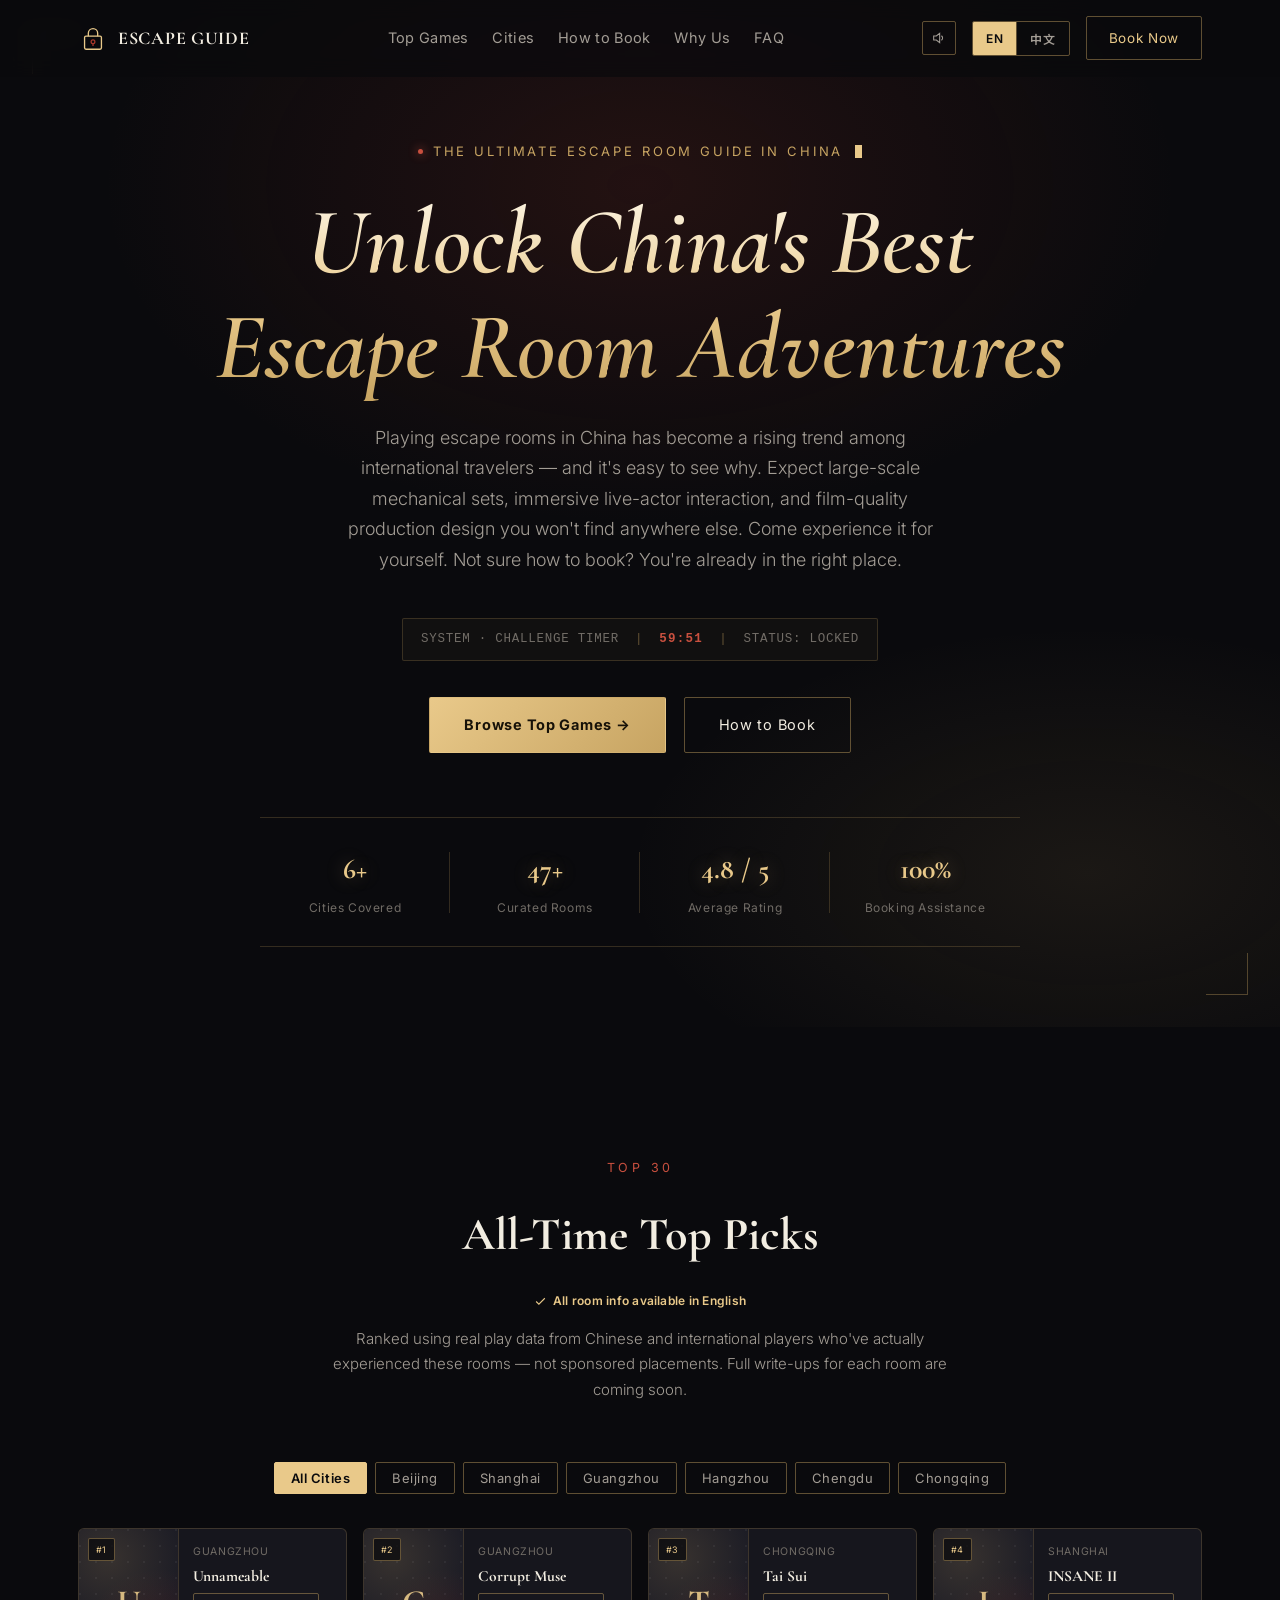
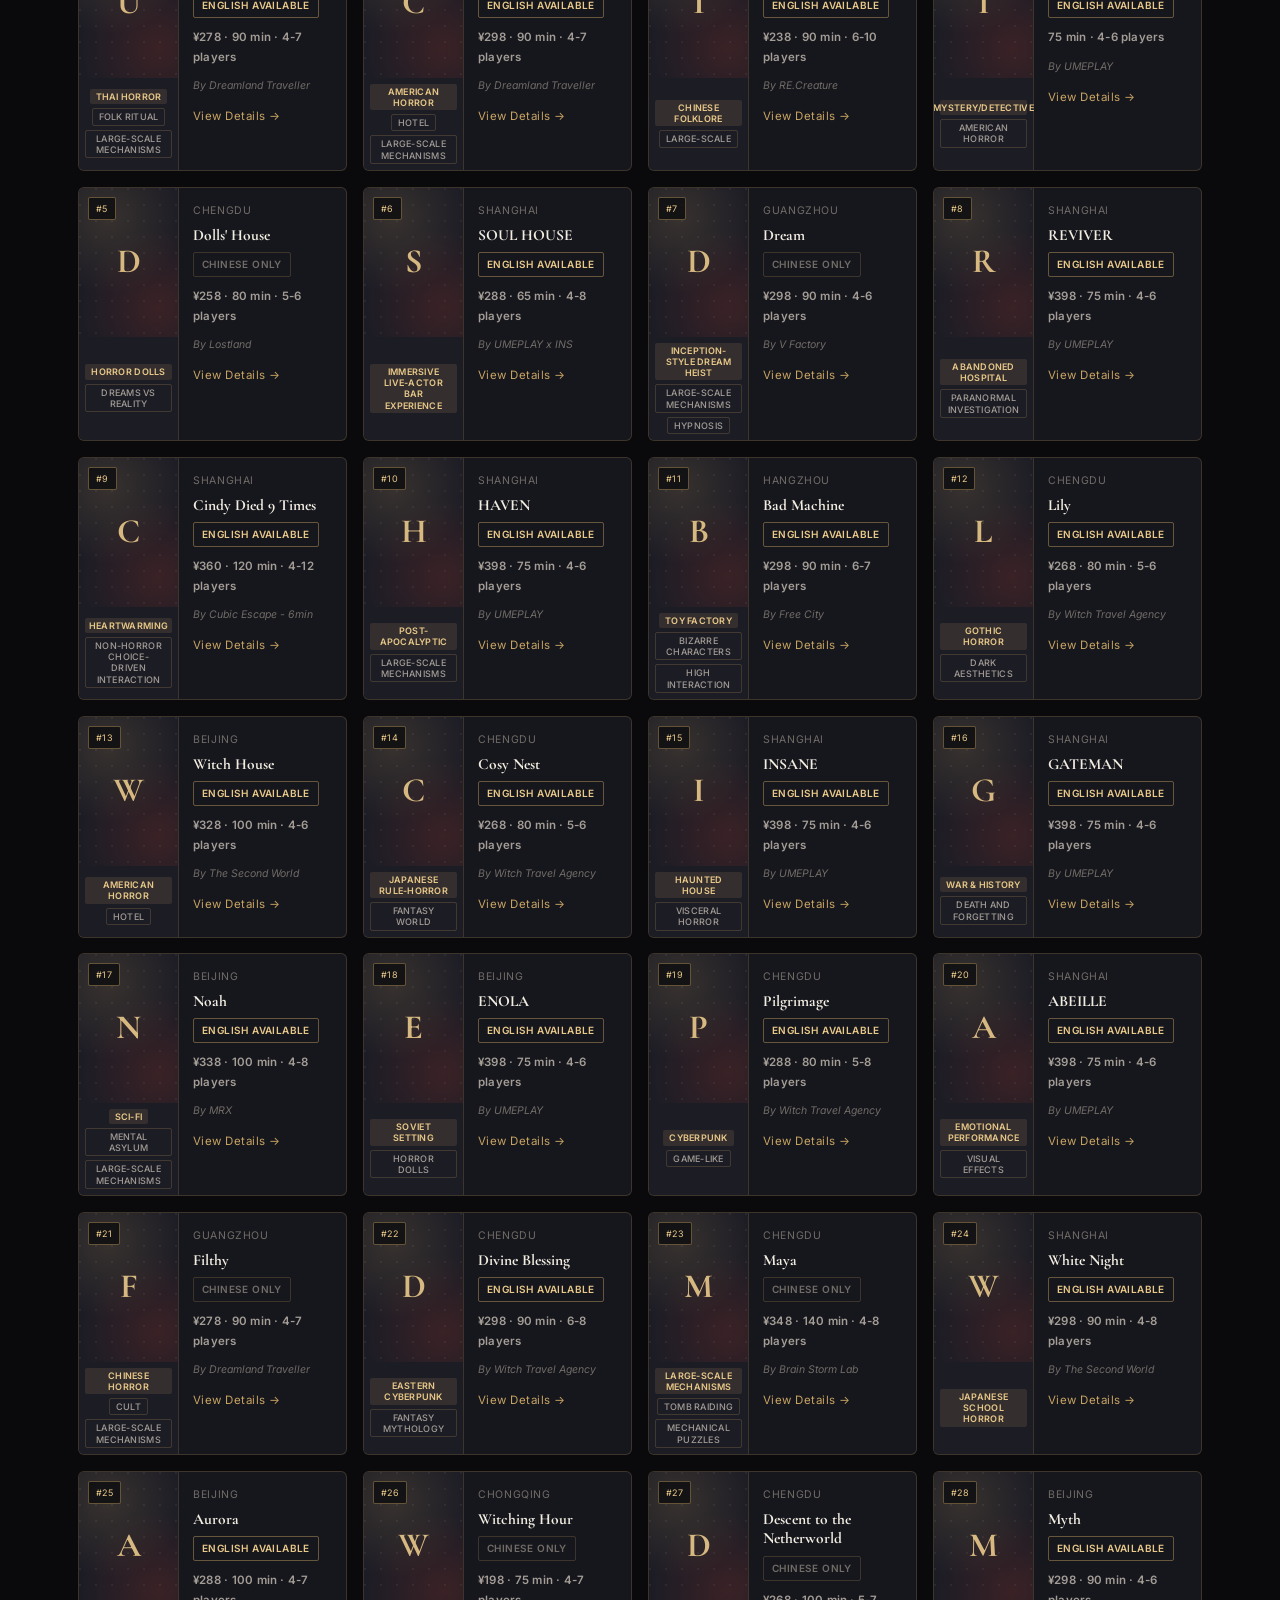
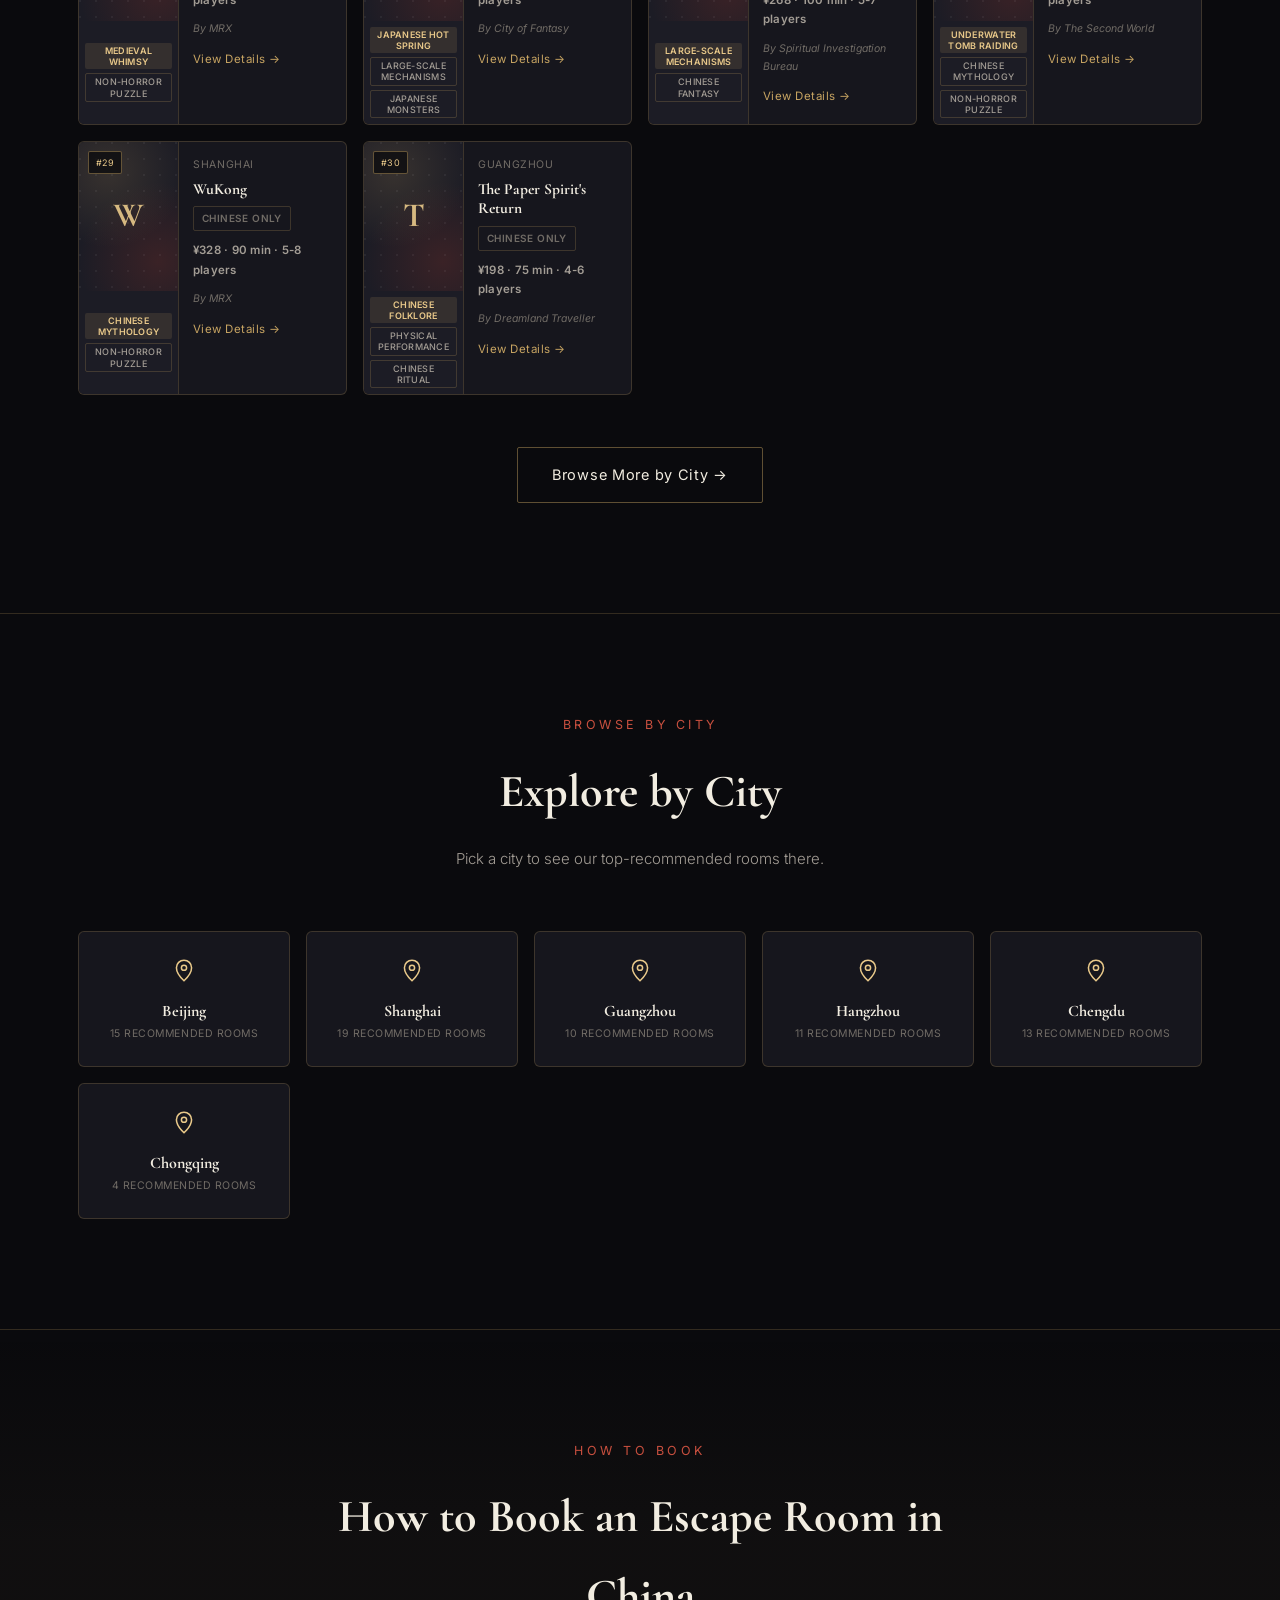
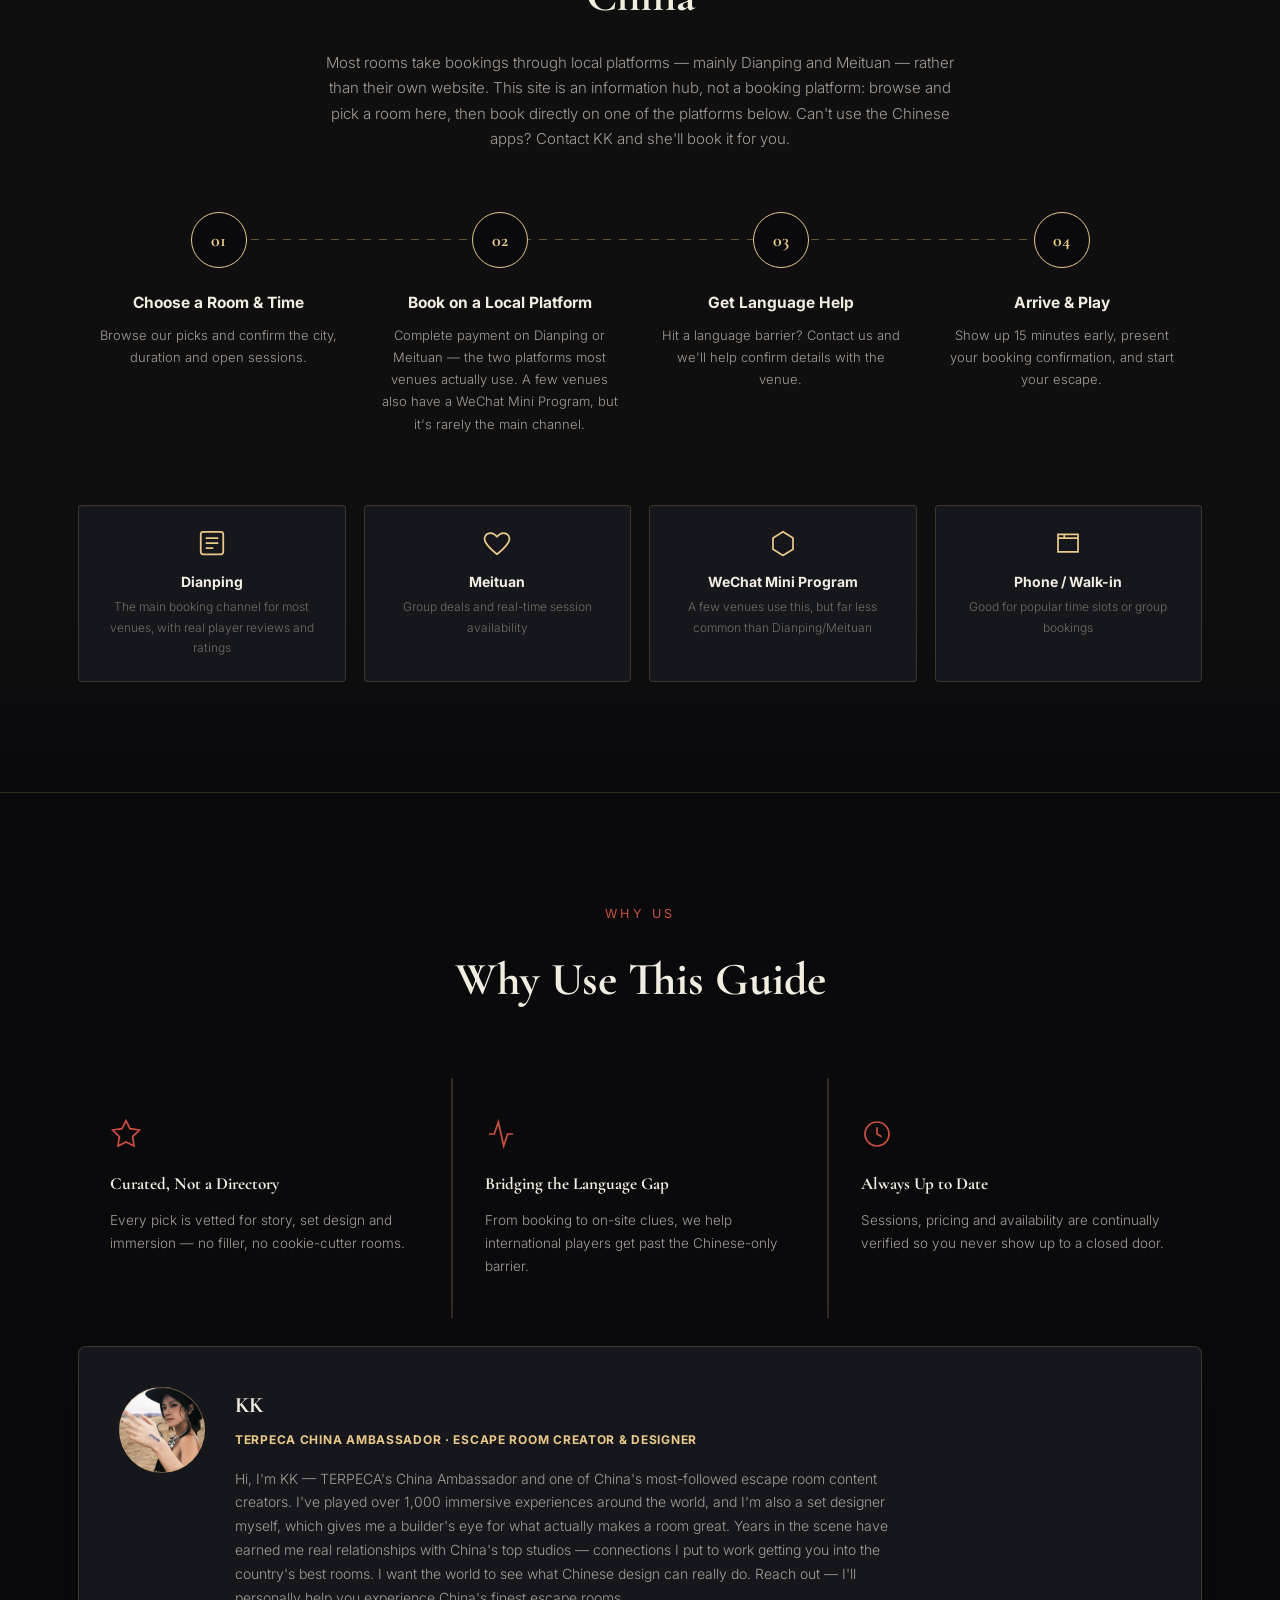
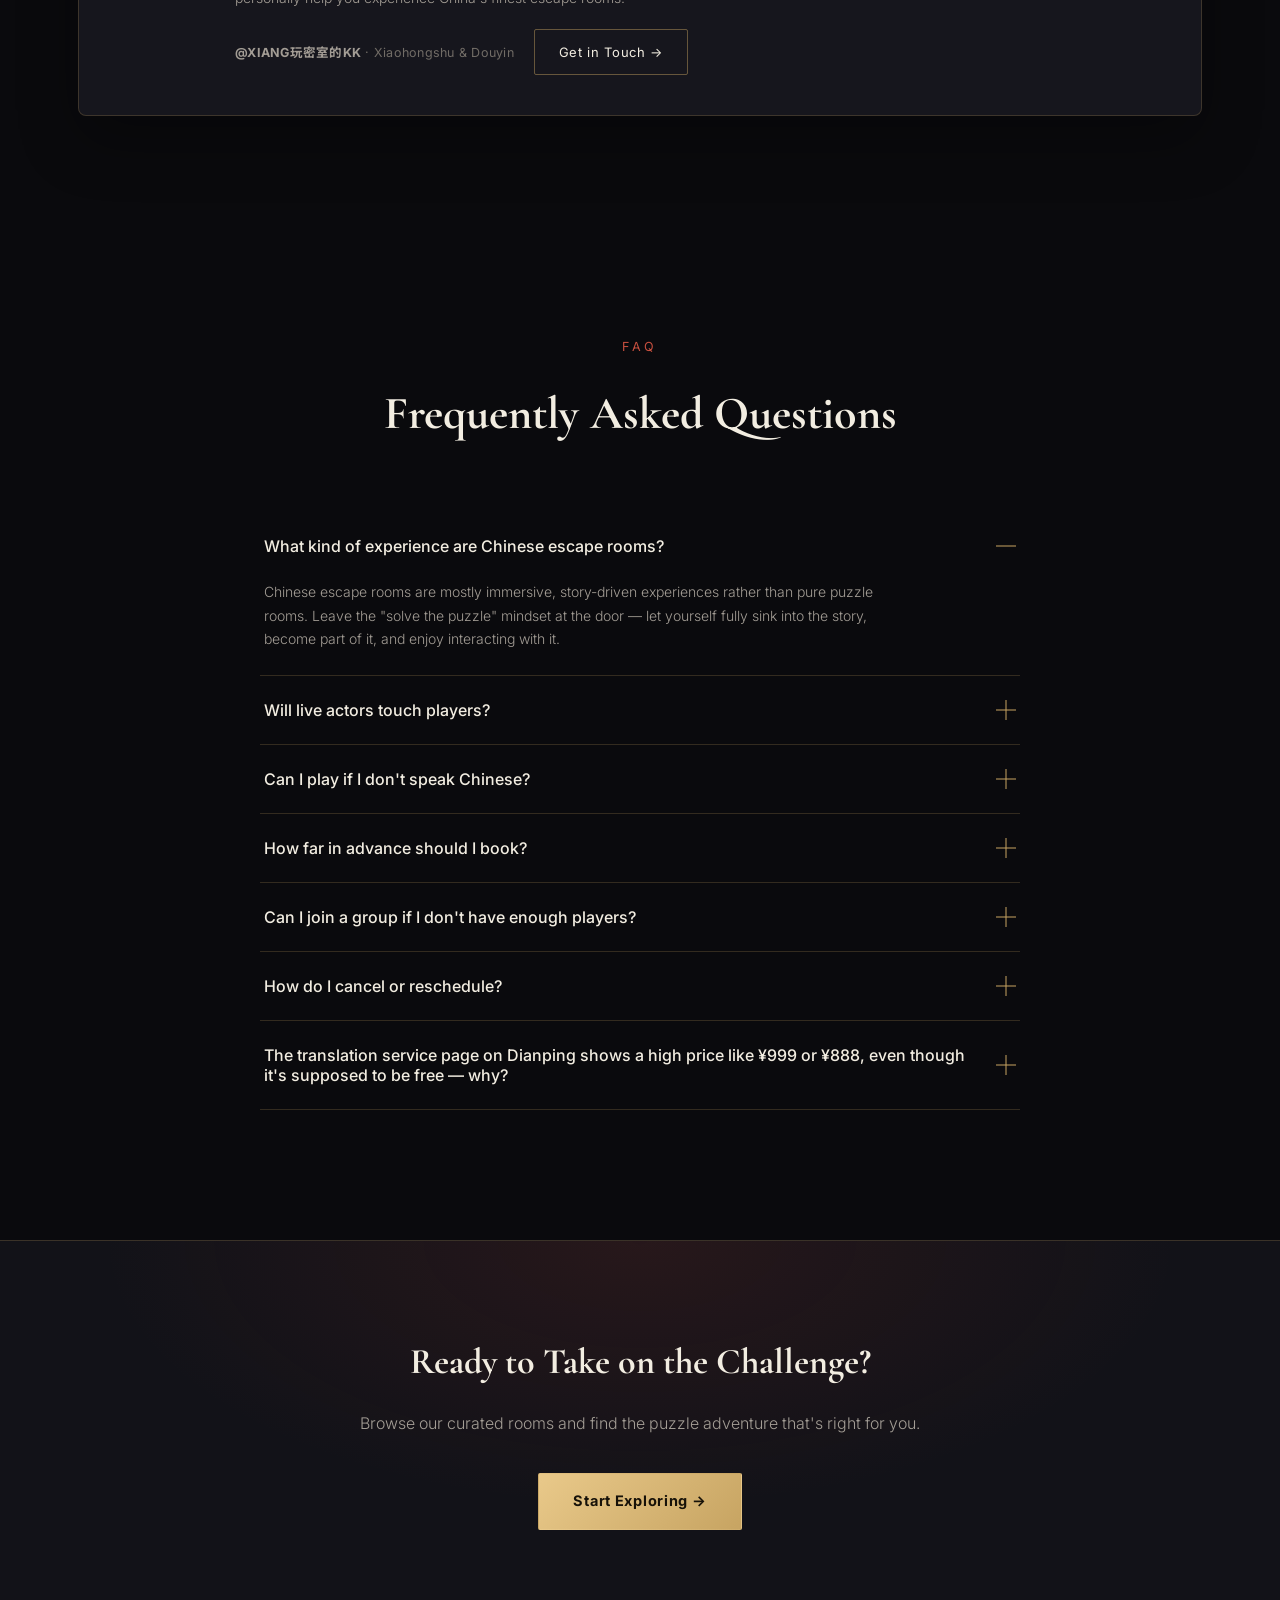
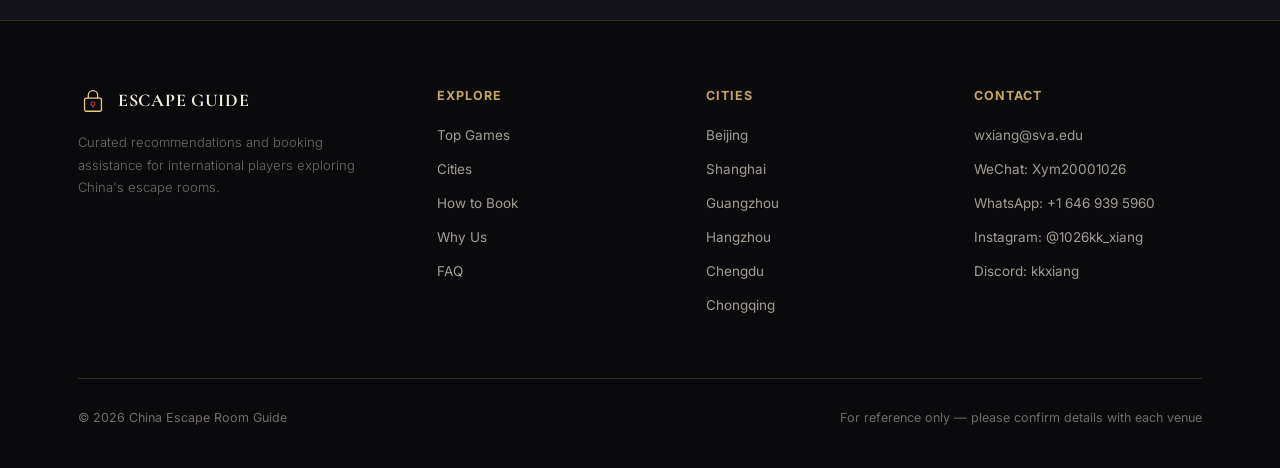
==== commit 368bda79: "Phone layout fixes: small-screen overflow, iOS viewport height, text-size, tighter spacing Co-Author" ====
--- a/index.html
+++ b/index.html
@@ -9,7 +9,7 @@
 <link rel="preconnect" href="https://fonts.gstatic.com" crossorigin>
 <link href="https://fonts.googleapis.com/css2?family=Cormorant+Garamond:ital,wght@0,500;0,600;0,700;1,500;1,600&family=Noto+Serif+SC:wght@500;700;900&family=Inter:wght@300;400;500;600;700&family=Noto+Sans+SC:wght@300;400;500;700&display=swap" rel="stylesheet" media="print" onload="this.media='all'">
 <noscript><link href="https://fonts.googleapis.com/css2?family=Cormorant+Garamond:ital,wght@0,500;0,600;0,700;1,500;1,600&family=Noto+Serif+SC:wght@500;700;900&family=Inter:wght@300;400;500;600;700&family=Noto+Sans+SC:wght@300;400;500;700&display=swap" rel="stylesheet"></noscript>
-<link rel="stylesheet" href="style.css?v=27">
+<link rel="stylesheet" href="style.css?v=28">
 </head>
 <body>
 
--- a/style.css
+++ b/style.css
@@ -1092,3 +1092,36 @@
   .room-video-item.is-instagram.is-native{flex:0 1 360px;}
   .room-ig-frame.is-native{aspect-ratio:auto; height:auto; overflow:hidden; padding:0;}
   .room-ig-frame.is-native .room-video-ig{position:static; width:100%; height:820px; transform:none !important; display:block;}
+
+  /* ---------- phone fixes (different screen sizes / browsers) ---------- */
+  html{-webkit-text-size-adjust:100%; text-size-adjust:100%;}           /* iOS: don't re-scale text when rotating */
+  header.nav{-webkit-backdrop-filter:blur(10px);}                        /* older iOS Safari needs the prefix */
+  .hero{min-height:100svh;}                                              /* iOS/Android: 100vh ignores the browser bar; browsers without svh keep the 100vh above */
+  .room-page{min-height:100svh;}
+  .room-cities-list{grid-template-columns:repeat(auto-fill, minmax(min(300px, 100%), 1fr));}  /* never wider than a small phone */
+  .room-cities-venue{min-width:0; overflow-wrap:anywhere;}
+  img, iframe, video{max-width:100%;}
+  .room-video-ig{max-width:none;}                                         /* (scaled by script, must stay 540px wide) */
+  .btn{max-width:100%; white-space:normal; text-align:center; justify-content:center;}  /* long button text wraps instead of overflowing */
+  @media (max-width:680px){
+    .games{padding:84px 0 72px;}
+    .cities{padding:72px 0 72px;}
+    .features{padding:72px 0;}
+    .faq{padding:72px 0 84px;}
+    .room-page{padding:112px 0 72px;}
+    .section-head{margin-bottom:36px;}
+    .room-hero-body{padding:26px 22px;}
+  }
+  @media (max-width:380px){
+    .wrap{padding:0 18px;}
+    .nav-inner{padding:0 14px; gap:10px;}
+    .logo{font-size:15px; gap:8px;}
+    .logo .mark{width:26px; height:26px;}
+    .nav-right{gap:10px;}
+    h1.hero-title{font-size:clamp(34px, 11vw, 44px);}
+    .hero{padding:120px 18px 64px;}
+    .hero-ctas{gap:12px;}
+    .hero-ctas .btn{width:100%;}
+    .room-hero-name{font-size:30px;}
+    .founder{padding:26px 18px;}
+  }
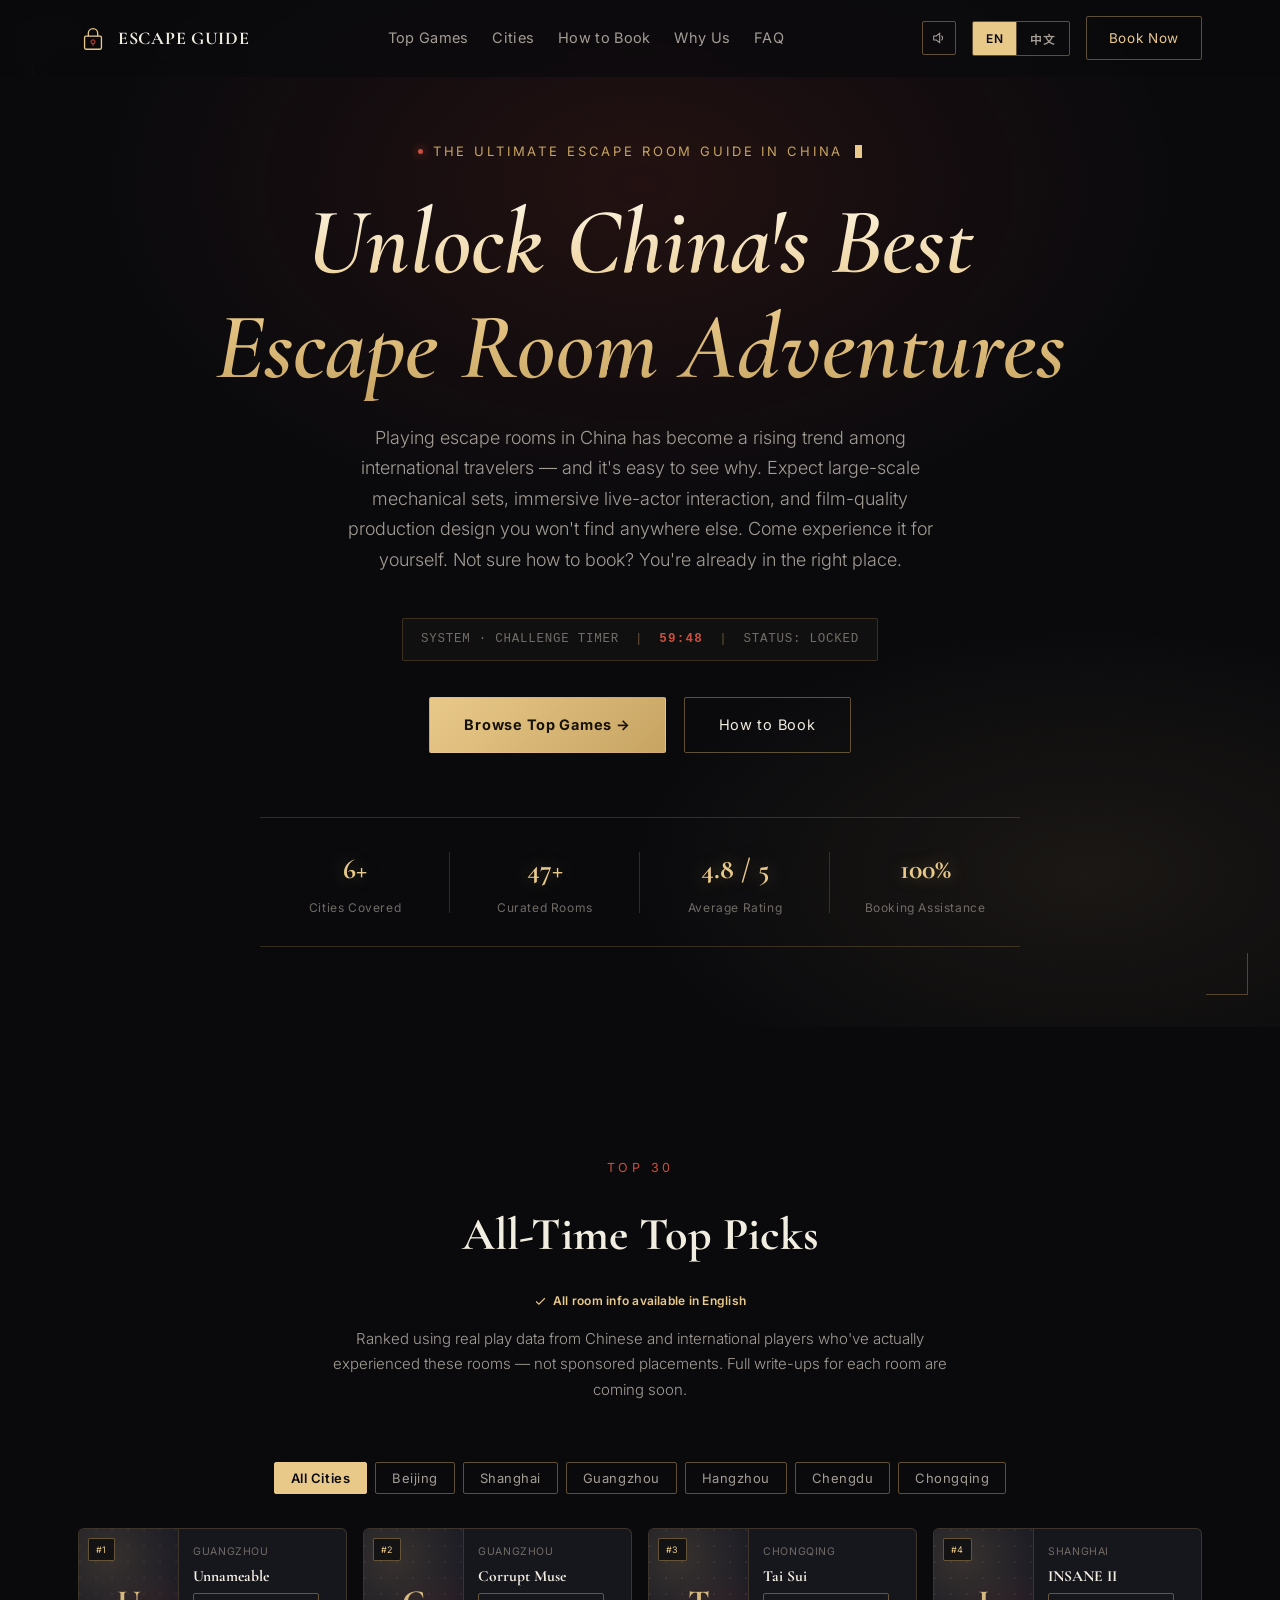
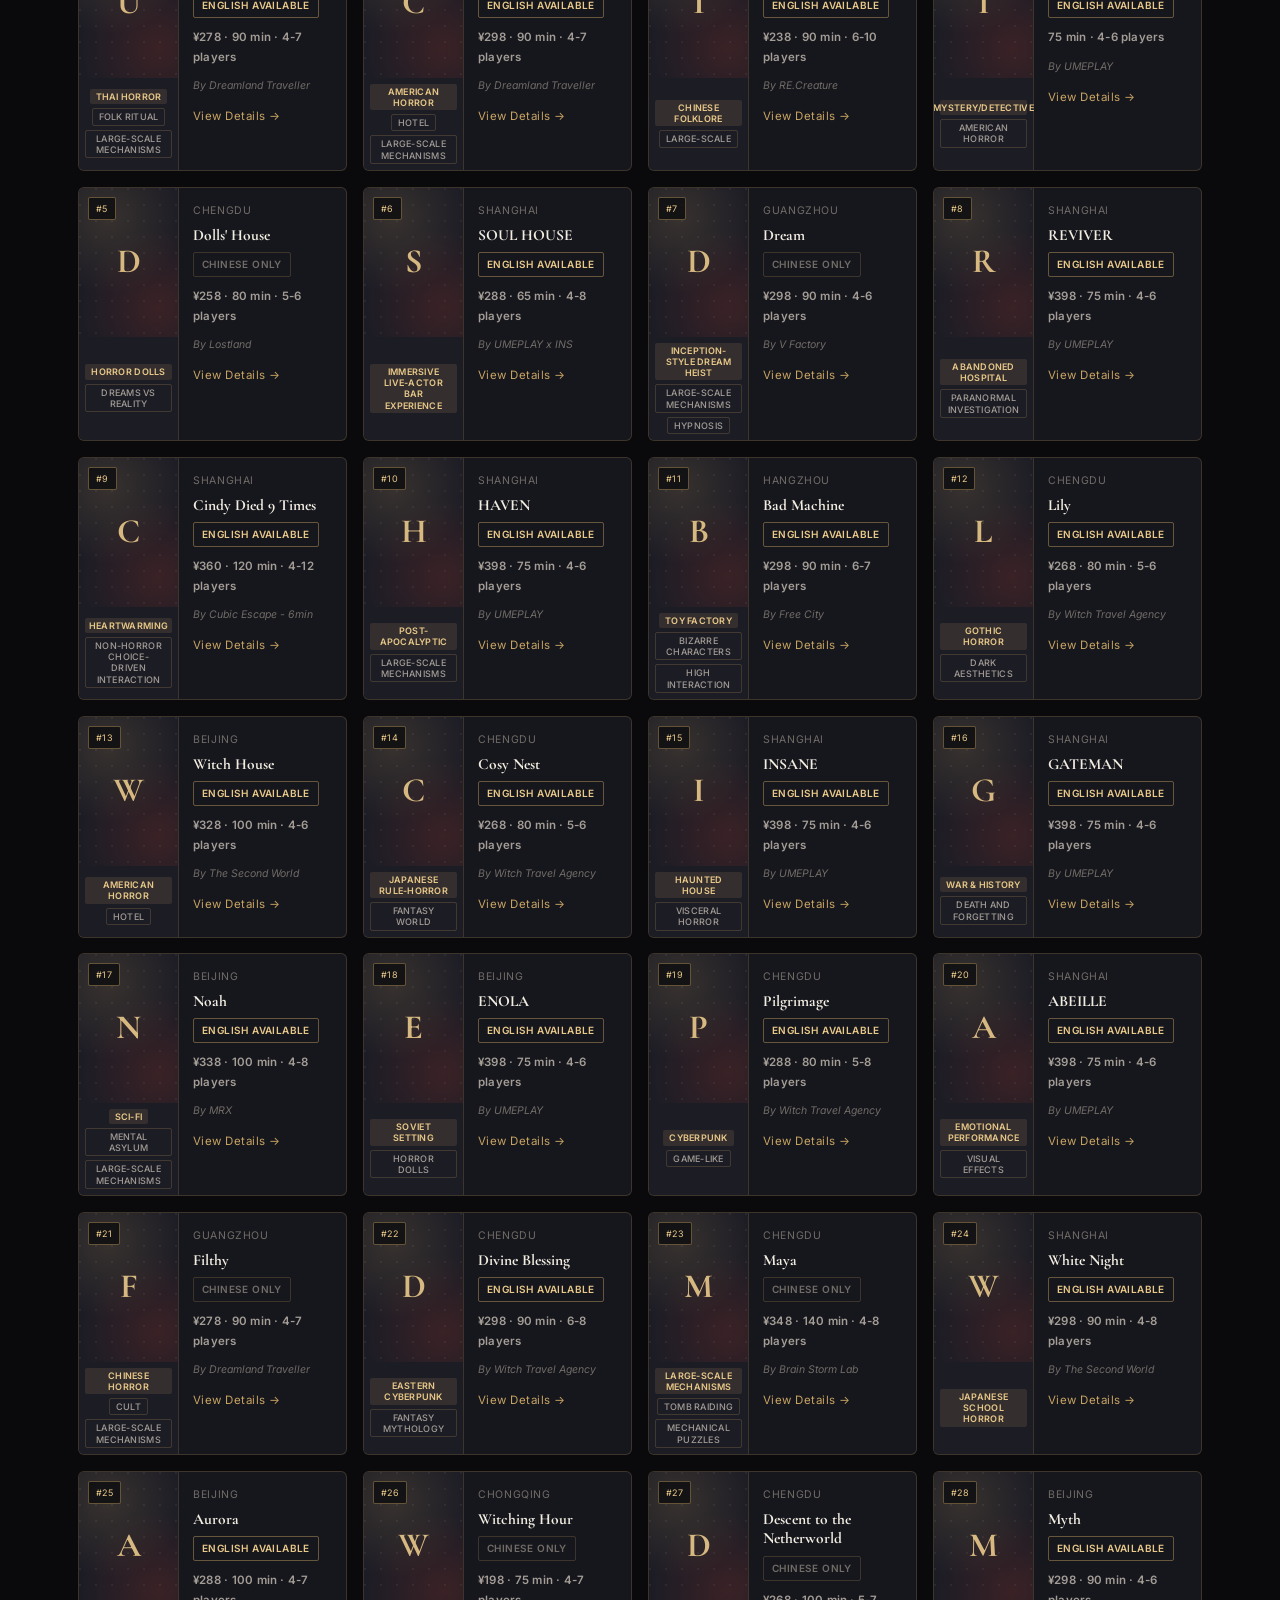
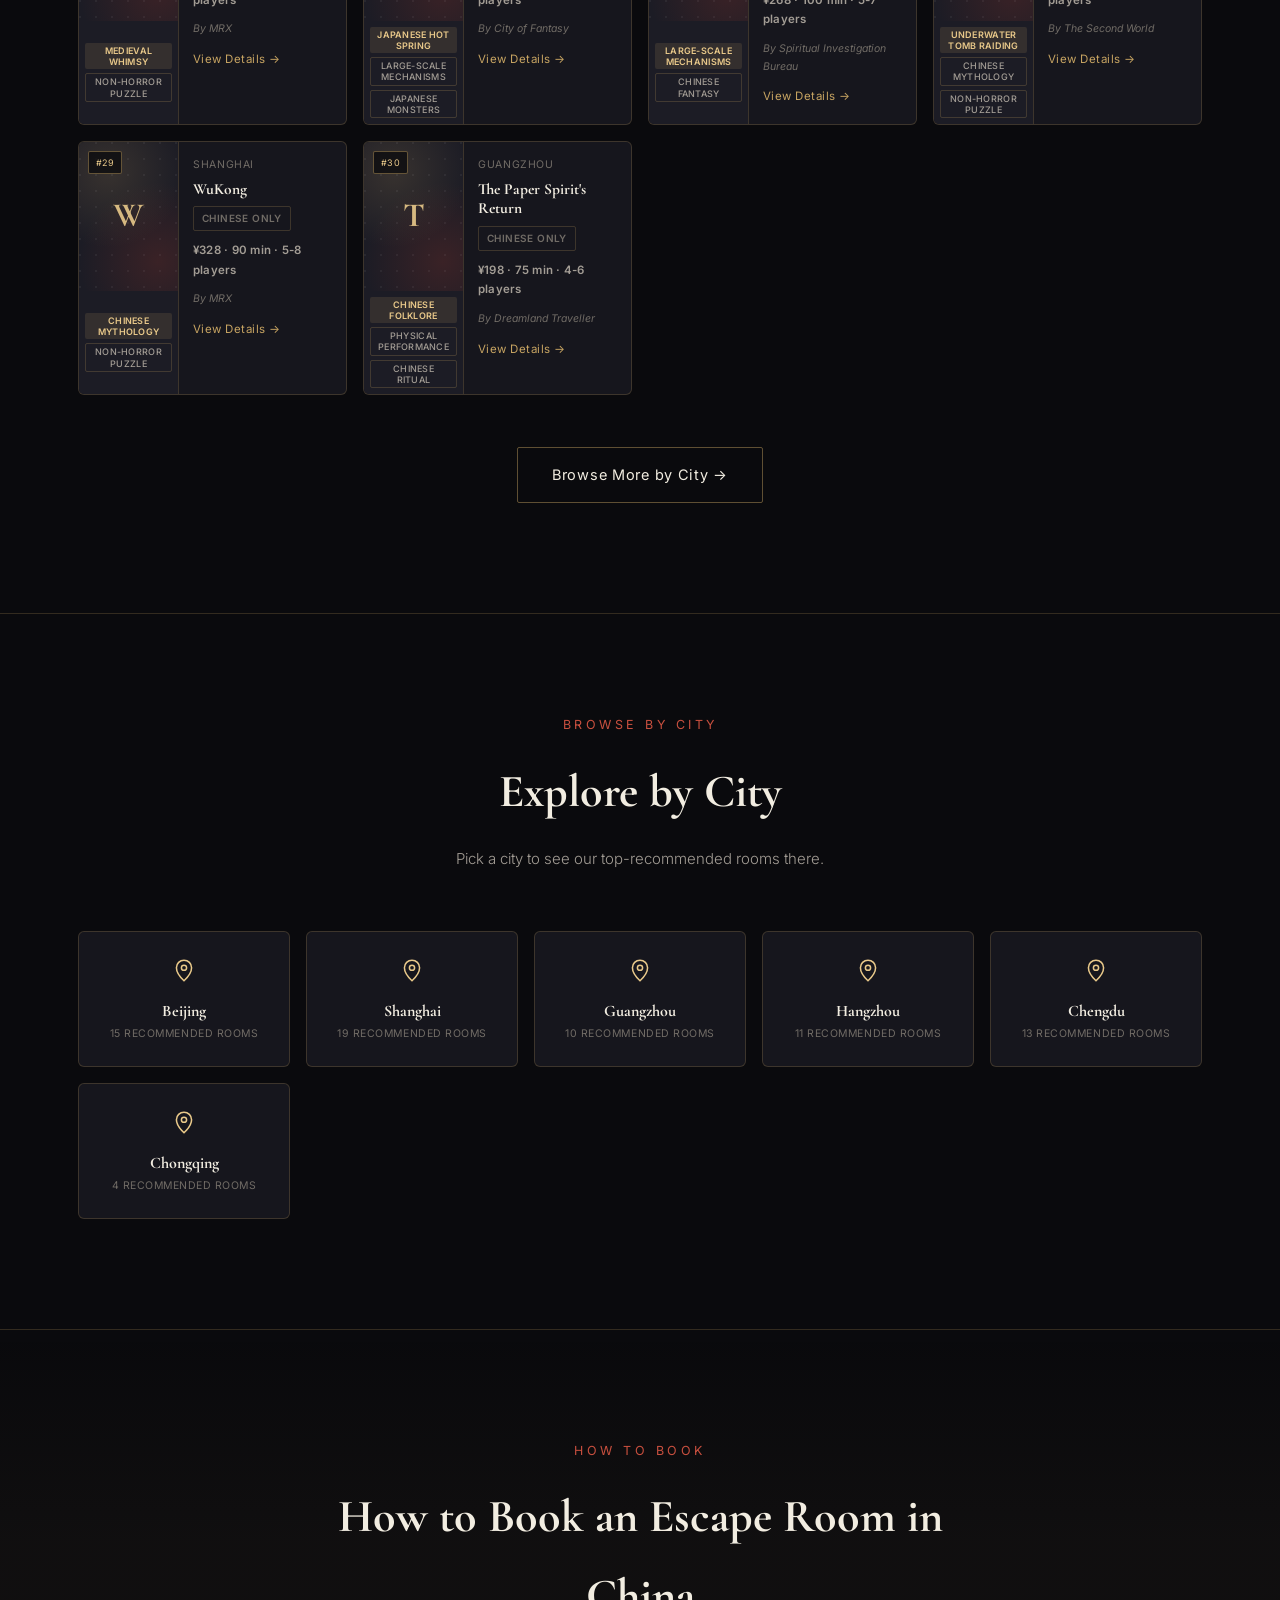
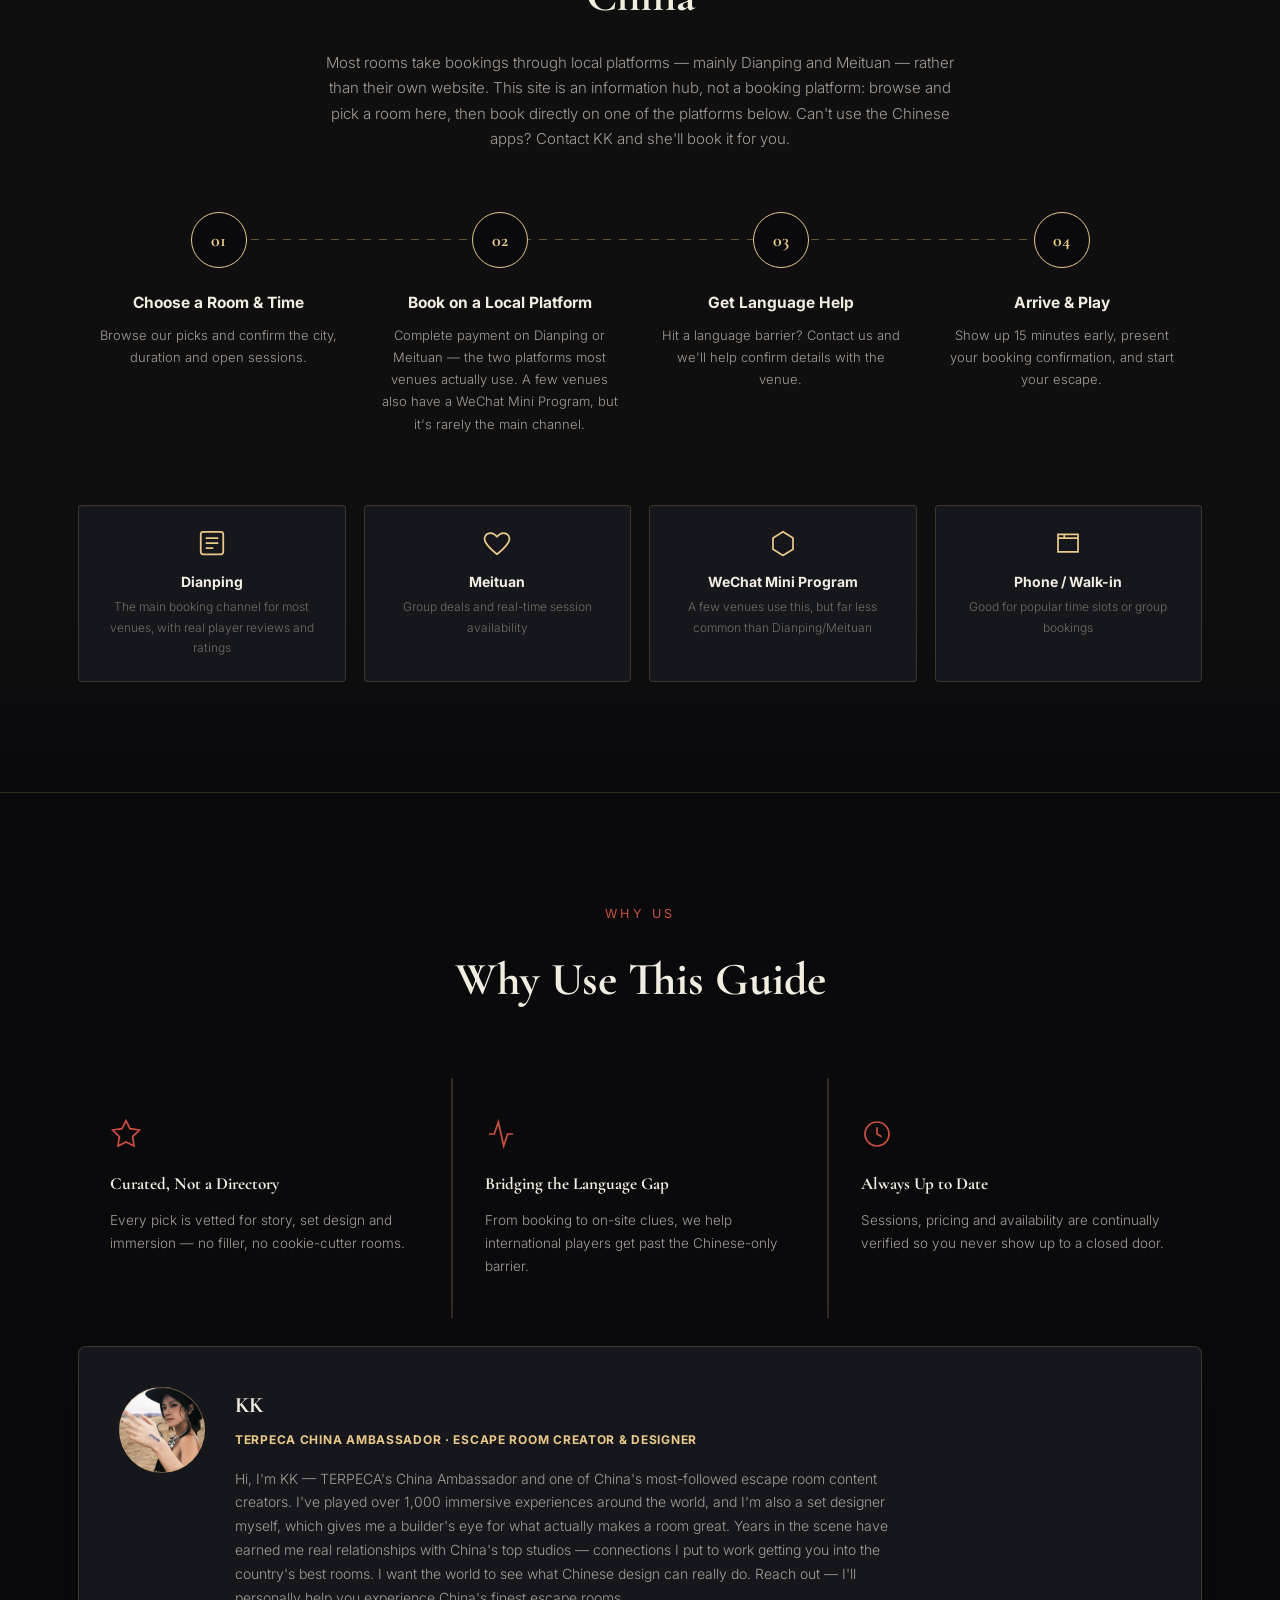
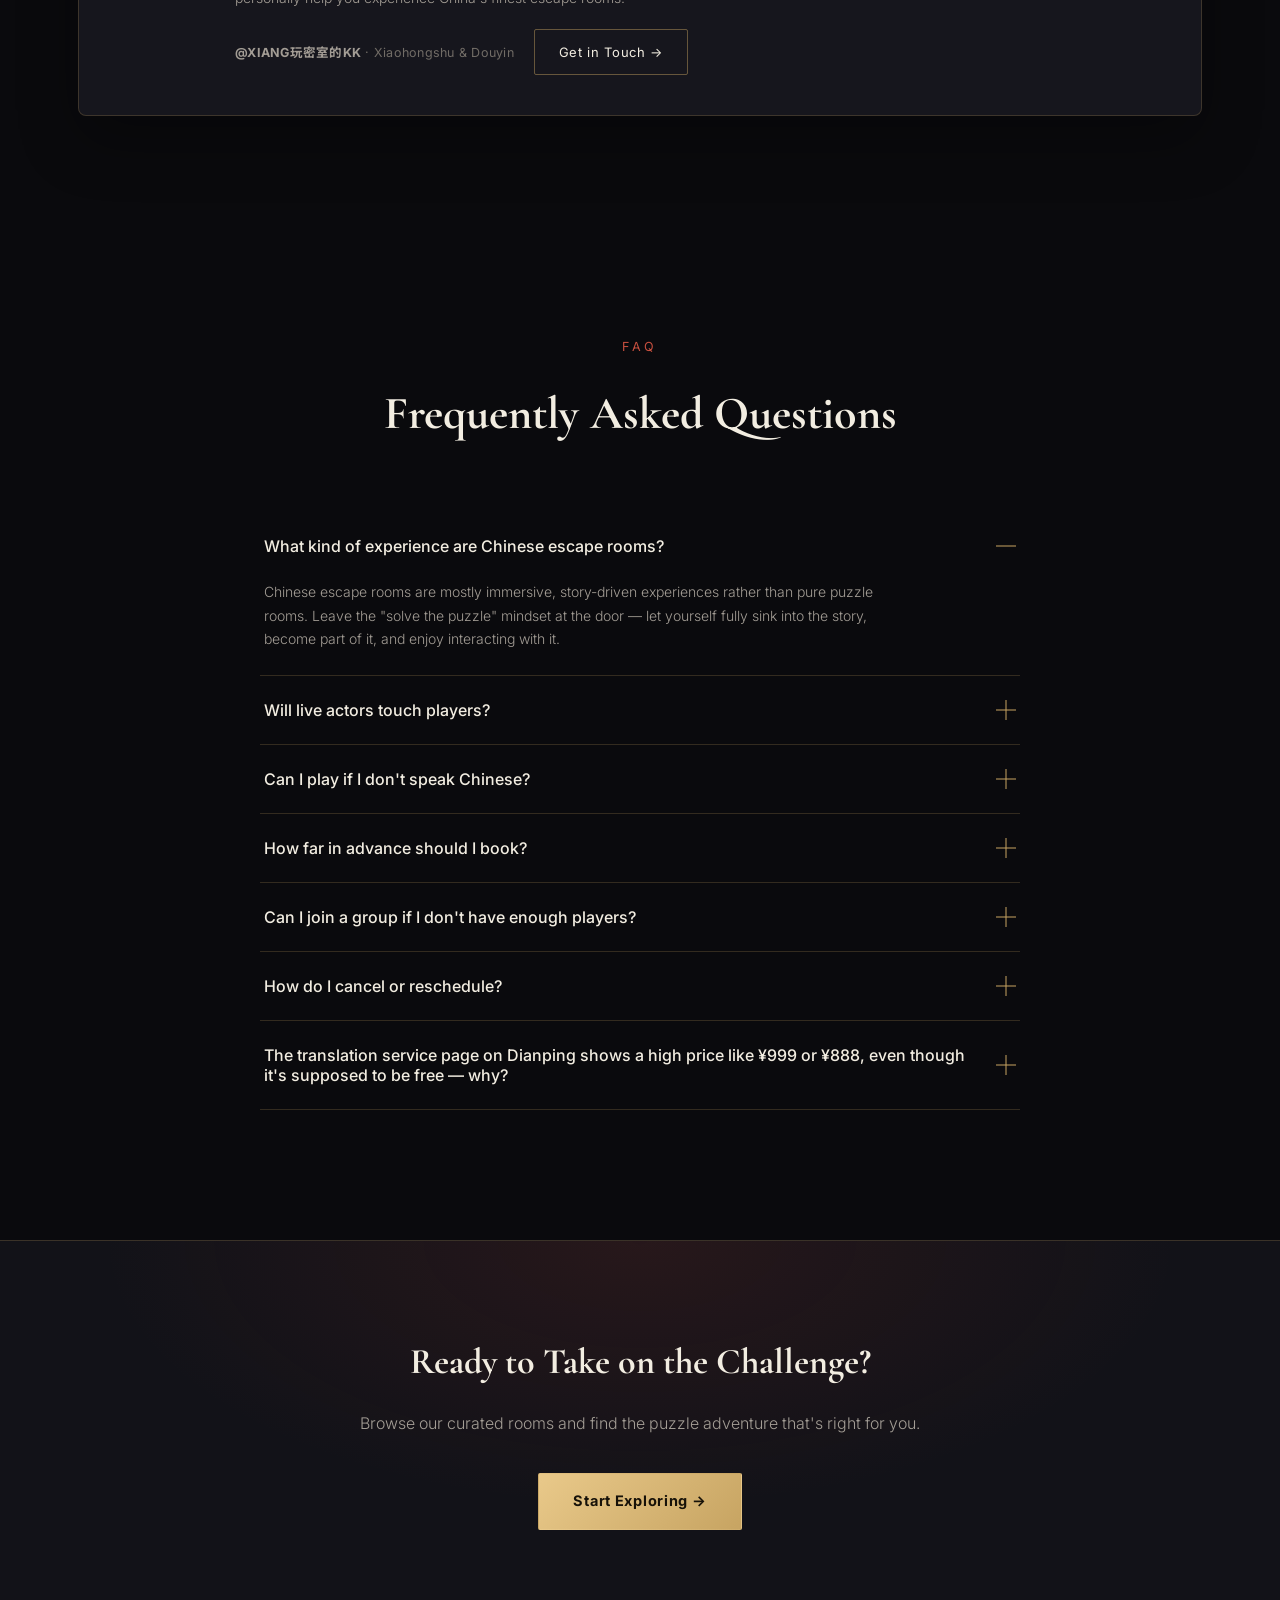
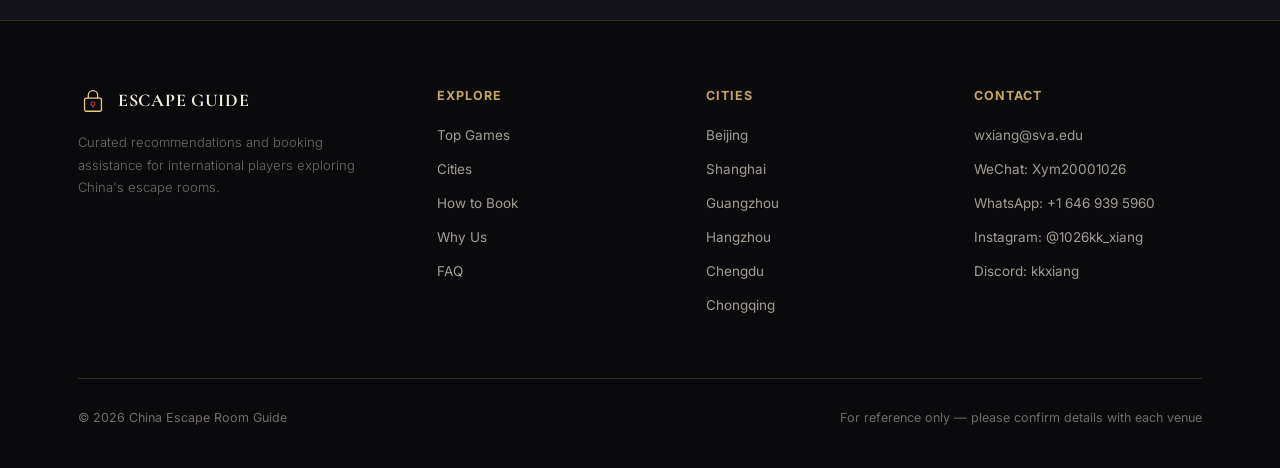
==== commit d6a5e503: "Player review cards show the opening excerpt of the review (via /api/preview) Co-Authored-By: Claude" ====
--- a/index.html
+++ b/index.html
@@ -9,7 +9,7 @@
 <link rel="preconnect" href="https://fonts.gstatic.com" crossorigin>
 <link href="https://fonts.googleapis.com/css2?family=Cormorant+Garamond:ital,wght@0,500;0,600;0,700;1,500;1,600&family=Noto+Serif+SC:wght@500;700;900&family=Inter:wght@300;400;500;600;700&family=Noto+Sans+SC:wght@300;400;500;700&display=swap" rel="stylesheet" media="print" onload="this.media='all'">
 <noscript><link href="https://fonts.googleapis.com/css2?family=Cormorant+Garamond:ital,wght@0,500;0,600;0,700;1,500;1,600&family=Noto+Serif+SC:wght@500;700;900&family=Inter:wght@300;400;500;600;700&family=Noto+Sans+SC:wght@300;400;500;700&display=swap" rel="stylesheet"></noscript>
-<link rel="stylesheet" href="style.css?v=28">
+<link rel="stylesheet" href="style.css?v=29">
 </head>
 <body>
 
@@ -312,7 +312,7 @@
   </div>
 </footer>
 
-<script src="data.js?v=61"></script>
+<script src="data.js?v=62"></script>
 <script>
   let openCity = null;
 
--- a/style.css
+++ b/style.css
@@ -1125,3 +1125,15 @@
     .room-hero-name{font-size:30px;}
     .founder{padding:26px 18px;}
   }
+
+  /* player review cards: opening excerpt of the review */
+  .room-review-card.has-preview{padding:0;}
+  .room-review-excerpt-link{display:block; padding:18px 20px; color:var(--text);}
+  .room-review-excerpt-link span{display:block;}
+  .room-review-site{font-size:11px; letter-spacing:.14em; text-transform:uppercase; color:var(--gold); margin-bottom:6px;}
+  .room-review-title{font-family:var(--serif); font-size:20px; font-weight:700; margin-bottom:8px; color:var(--text);}
+  .room-review-excerpt{font-size:14px; line-height:1.65; color:var(--text-dim); font-style:italic;
+    display:-webkit-box; -webkit-line-clamp:5; -webkit-box-orient:vertical; overflow:hidden; margin-bottom:12px;}
+  .room-review-more{font-size:13px; color:var(--gold-bright); font-weight:600;}
+  .room-review-excerpt-link:hover .room-review-more{text-decoration:underline;}
+  .room-review-card.has-preview .room-review-remove{top:10px; right:10px;}
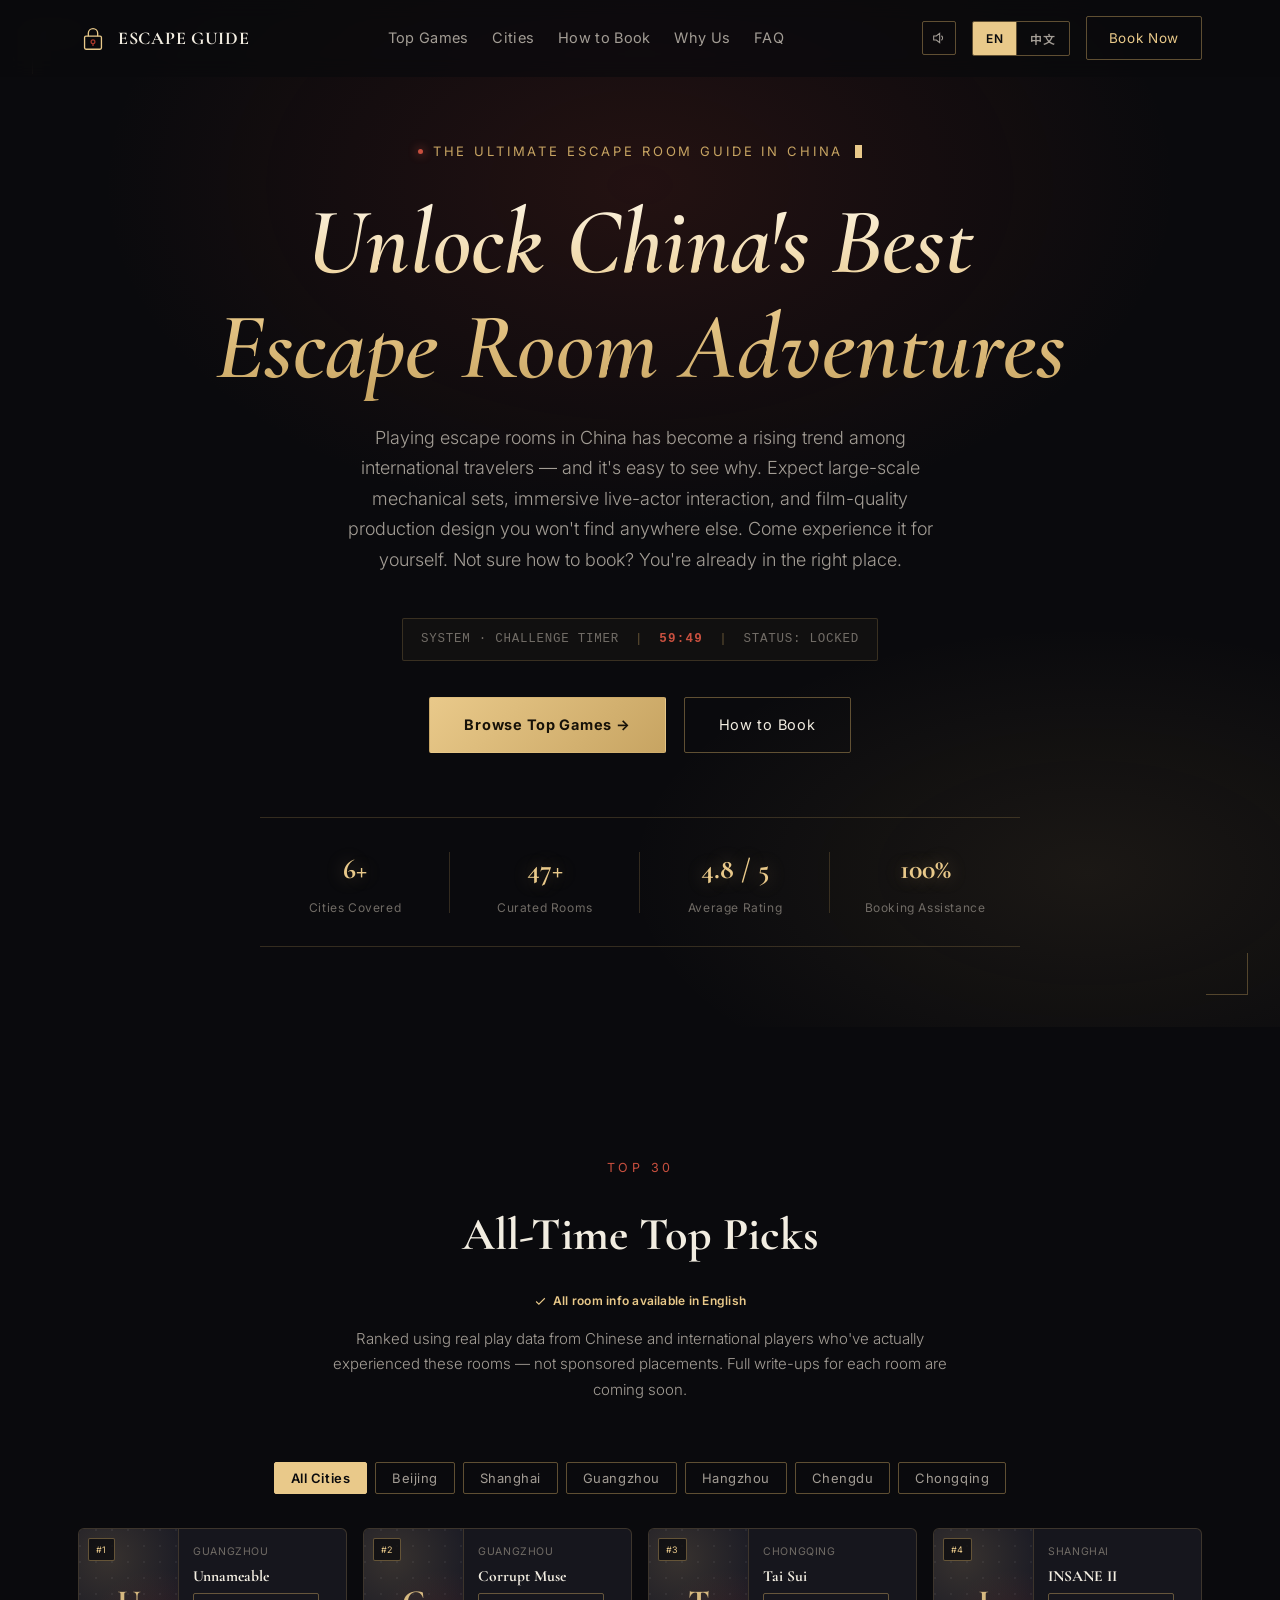
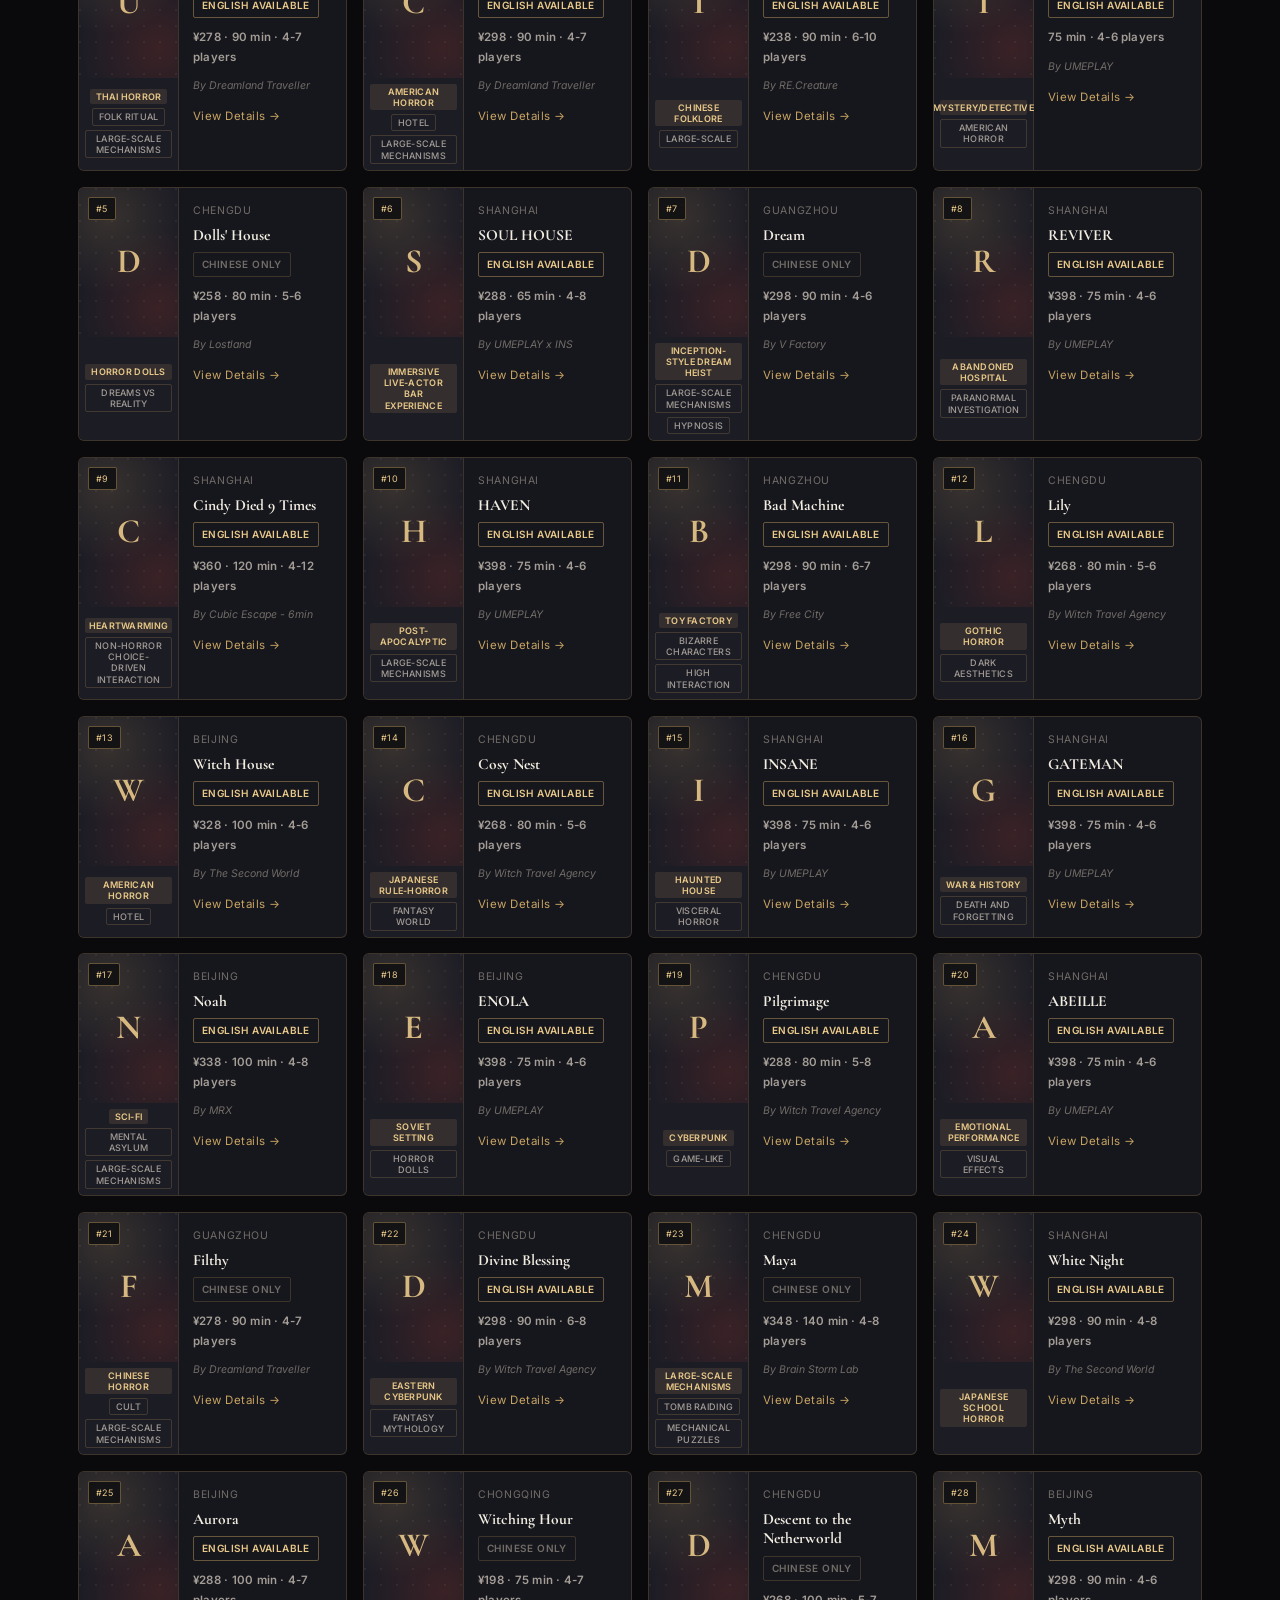
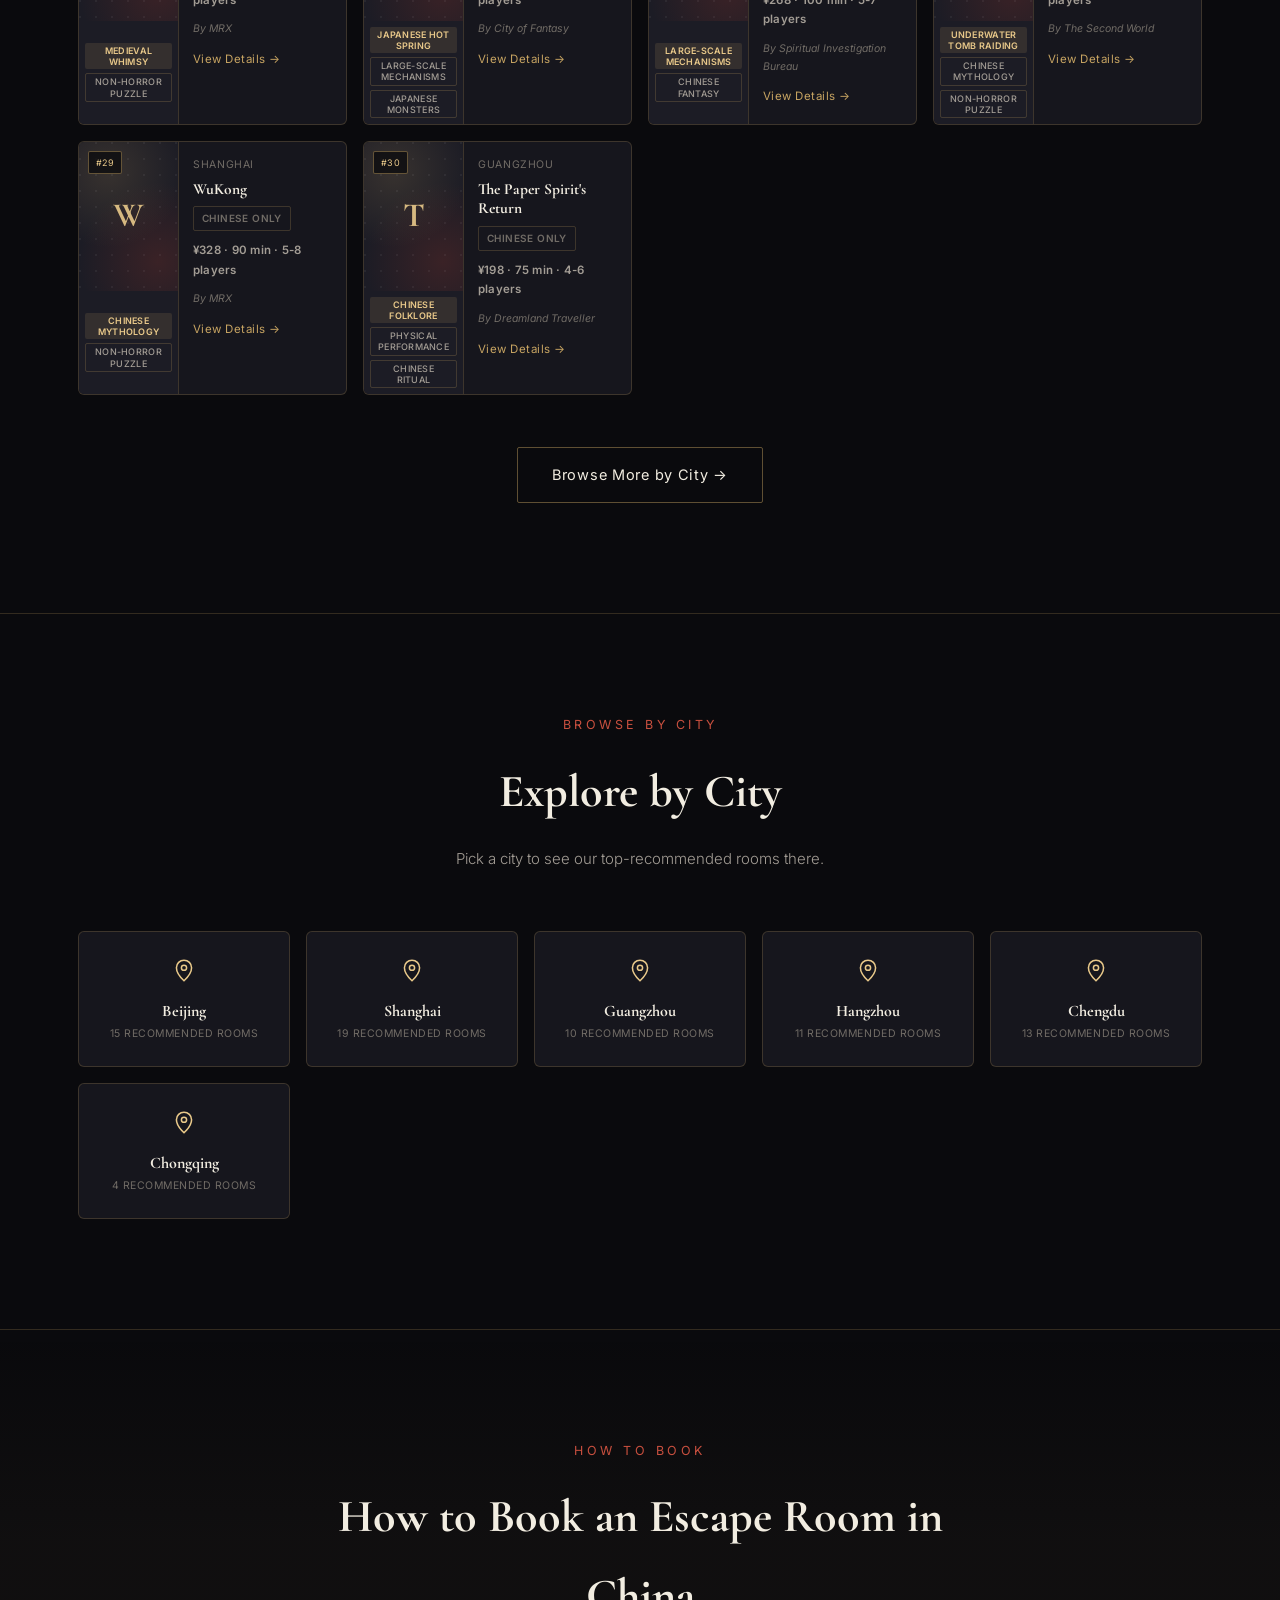
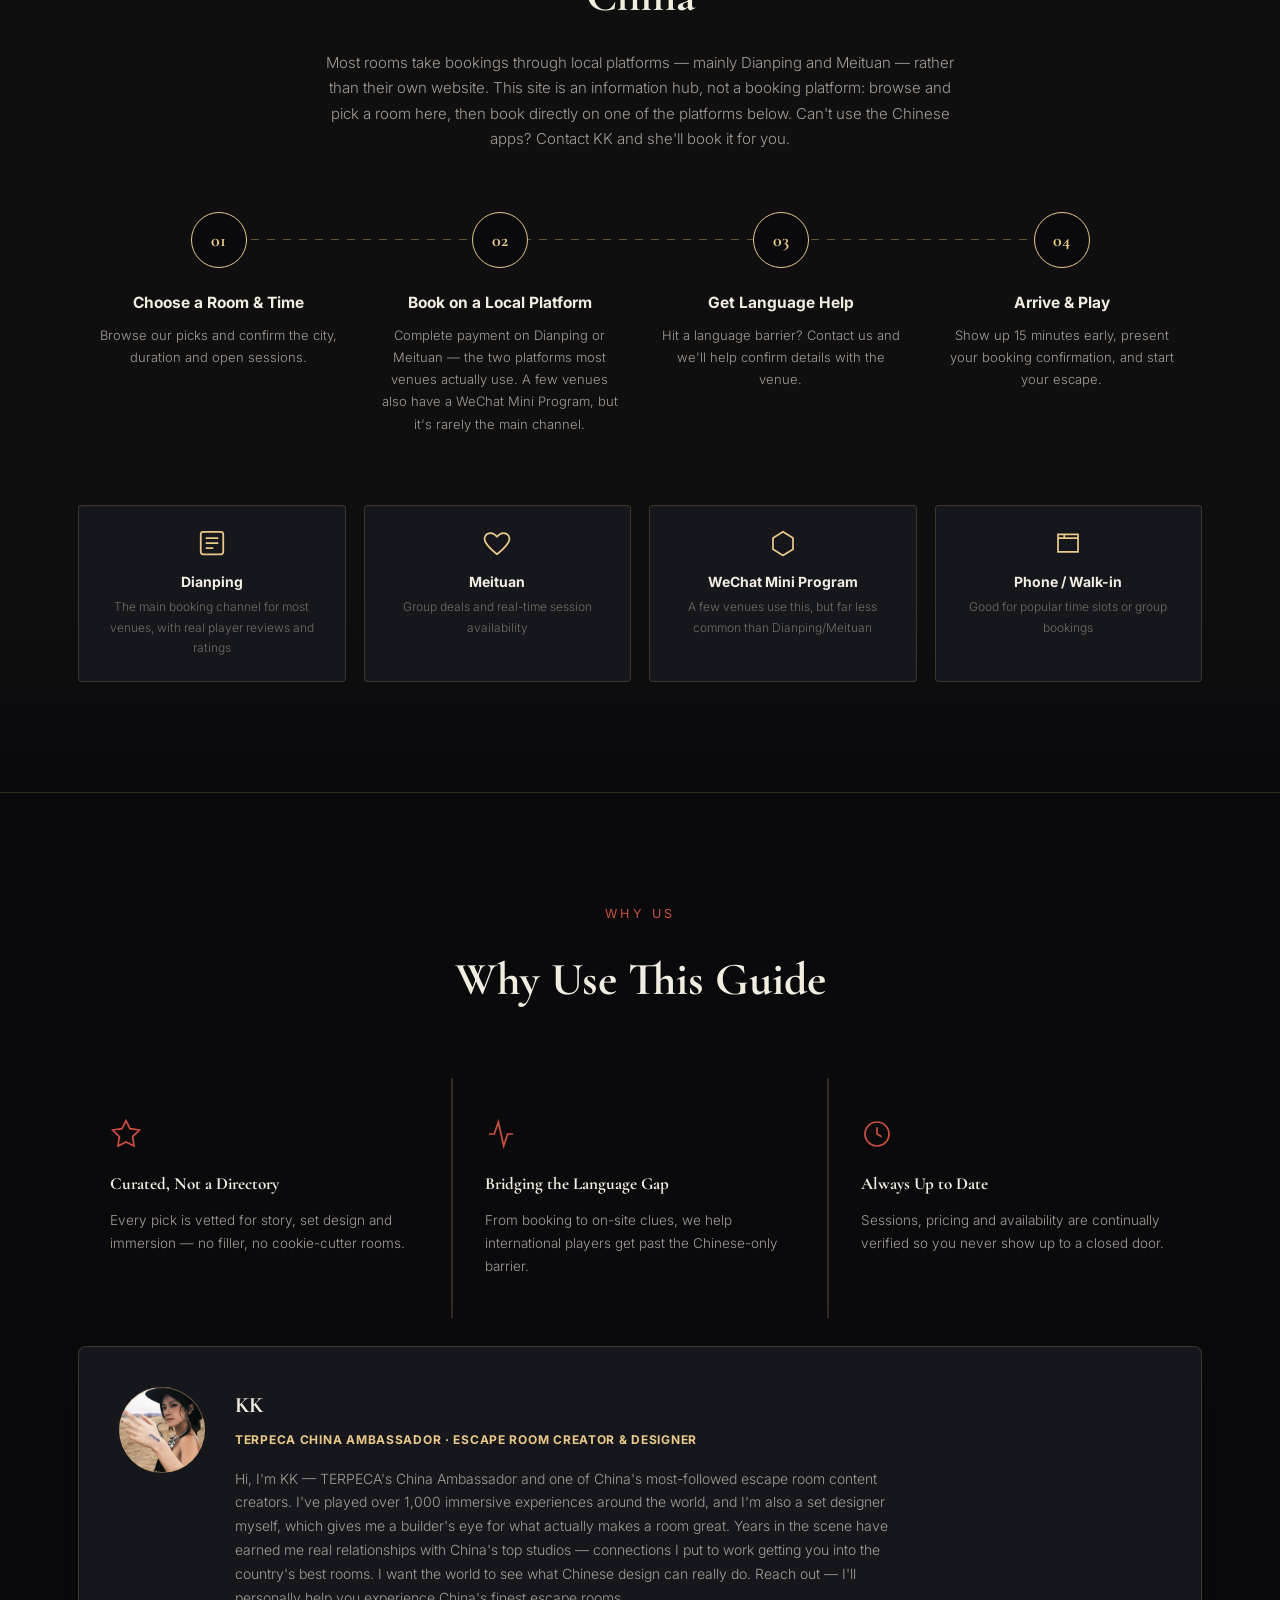
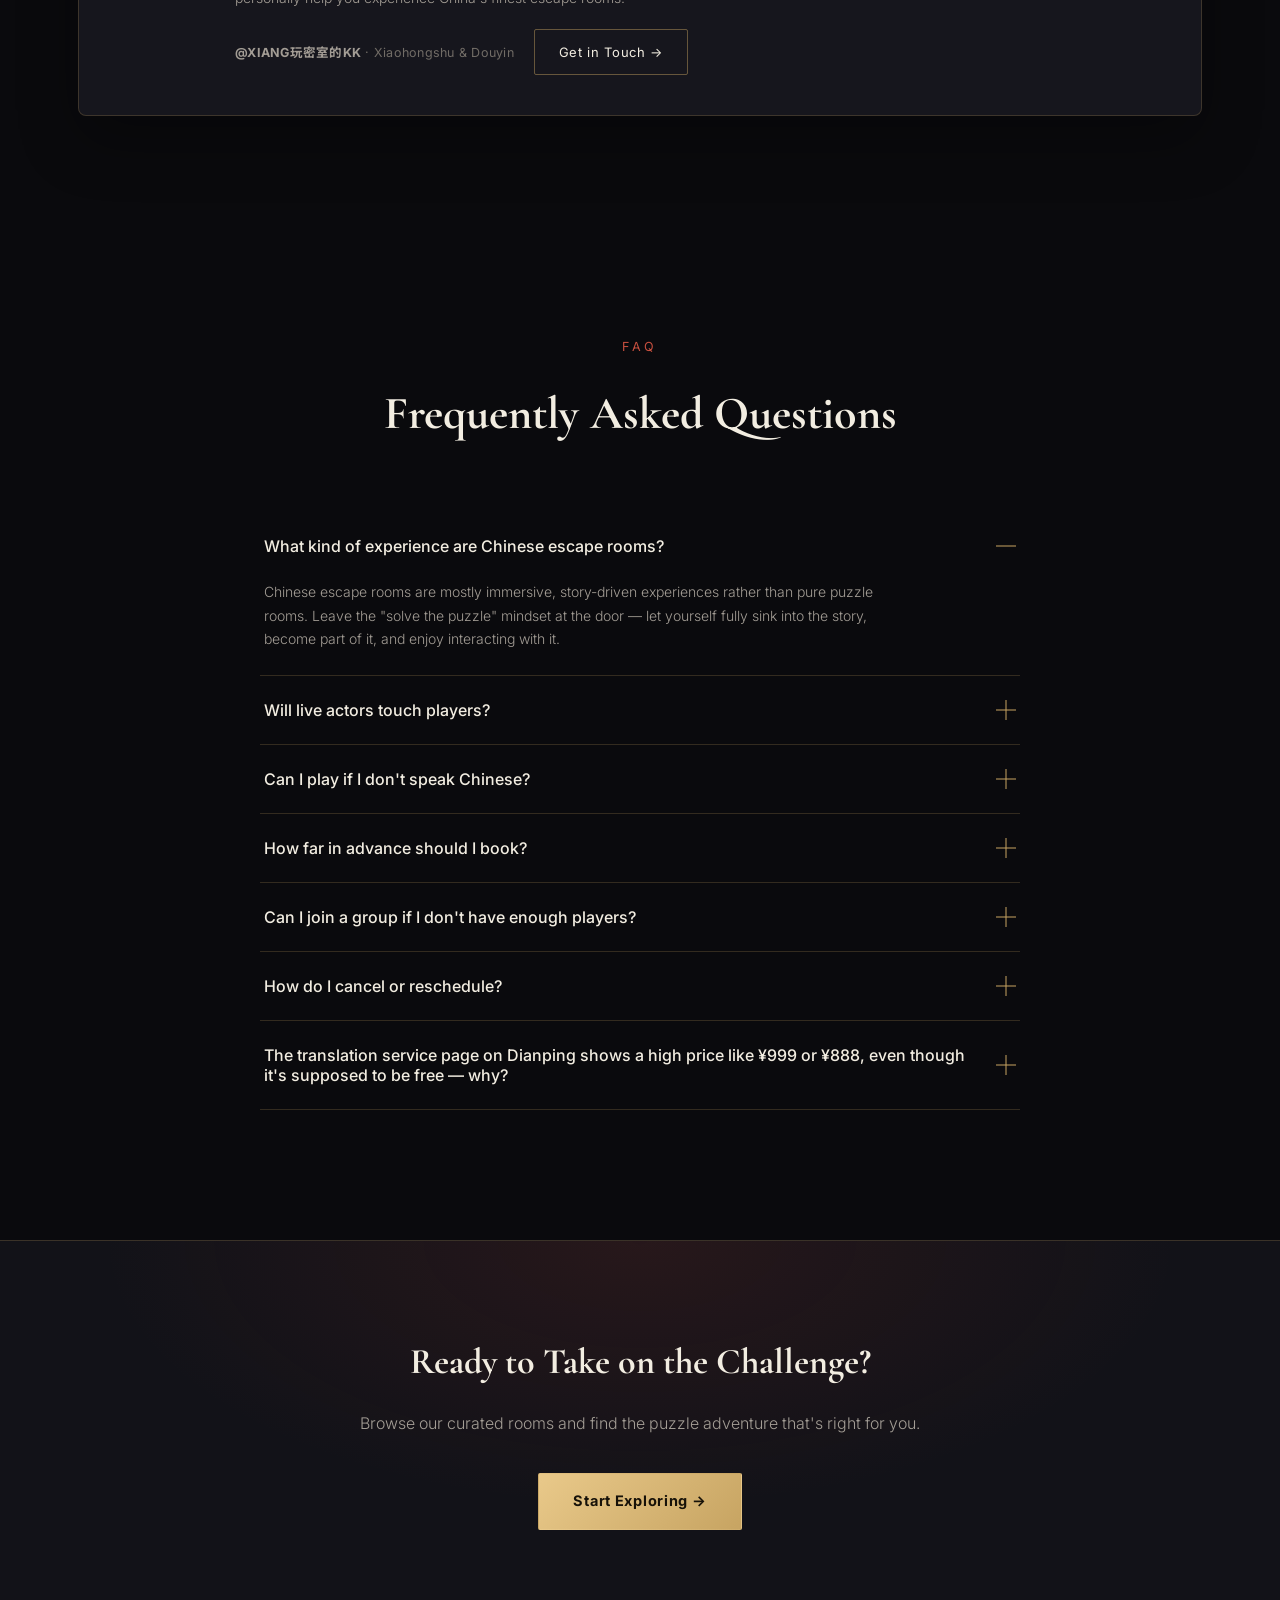
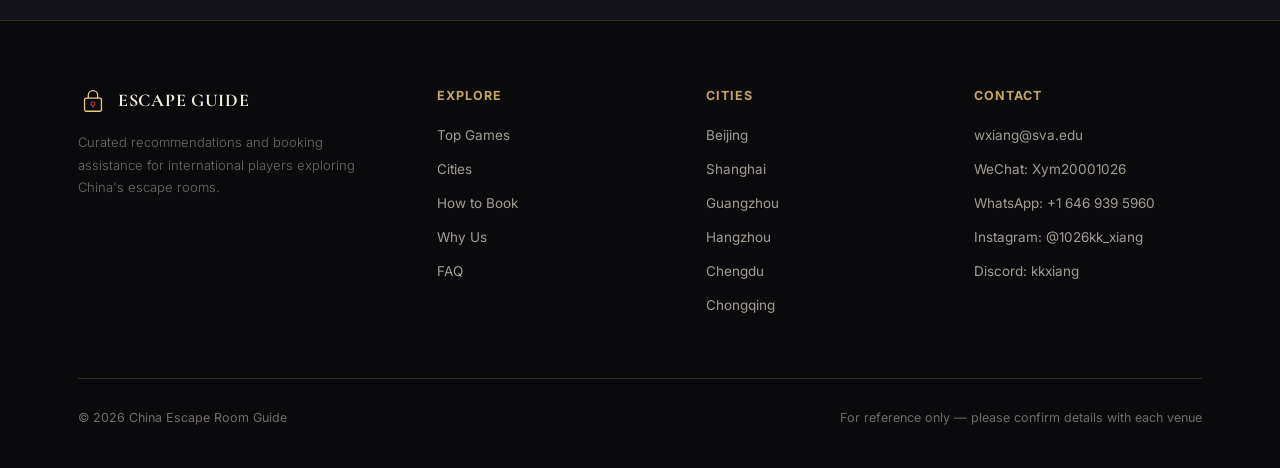
==== commit d1cb1490: "Add escaperoomers.de review links for 诺亚, 艾洛拉, ENOLA, 楼兰古墓2, 再见黛安娜, 安乐 Co-Authored-By: Claude Sonnet" ====
--- a/index.html
+++ b/index.html
@@ -312,7 +312,7 @@
   </div>
 </footer>
 
-<script src="data.js?v=62"></script>
+<script src="data.js?v=63"></script>
 <script>
   let openCity = null;
 
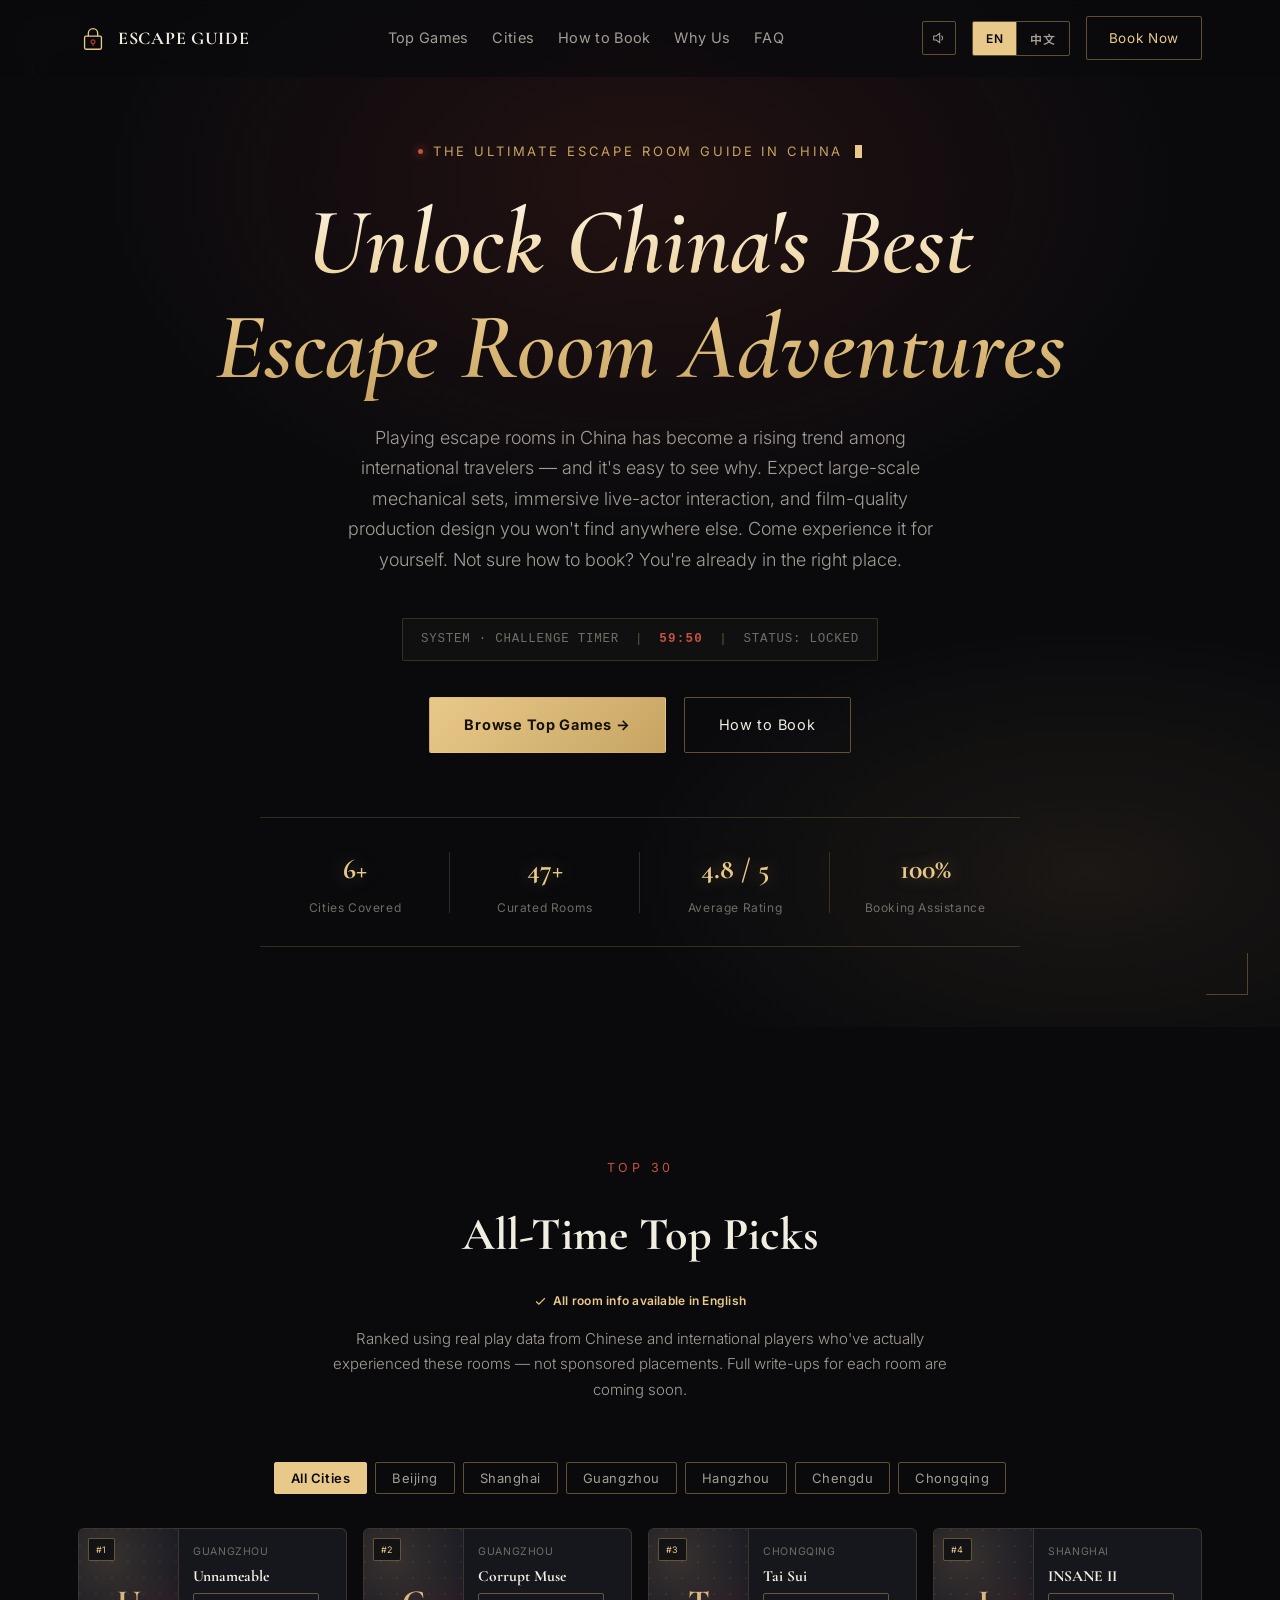
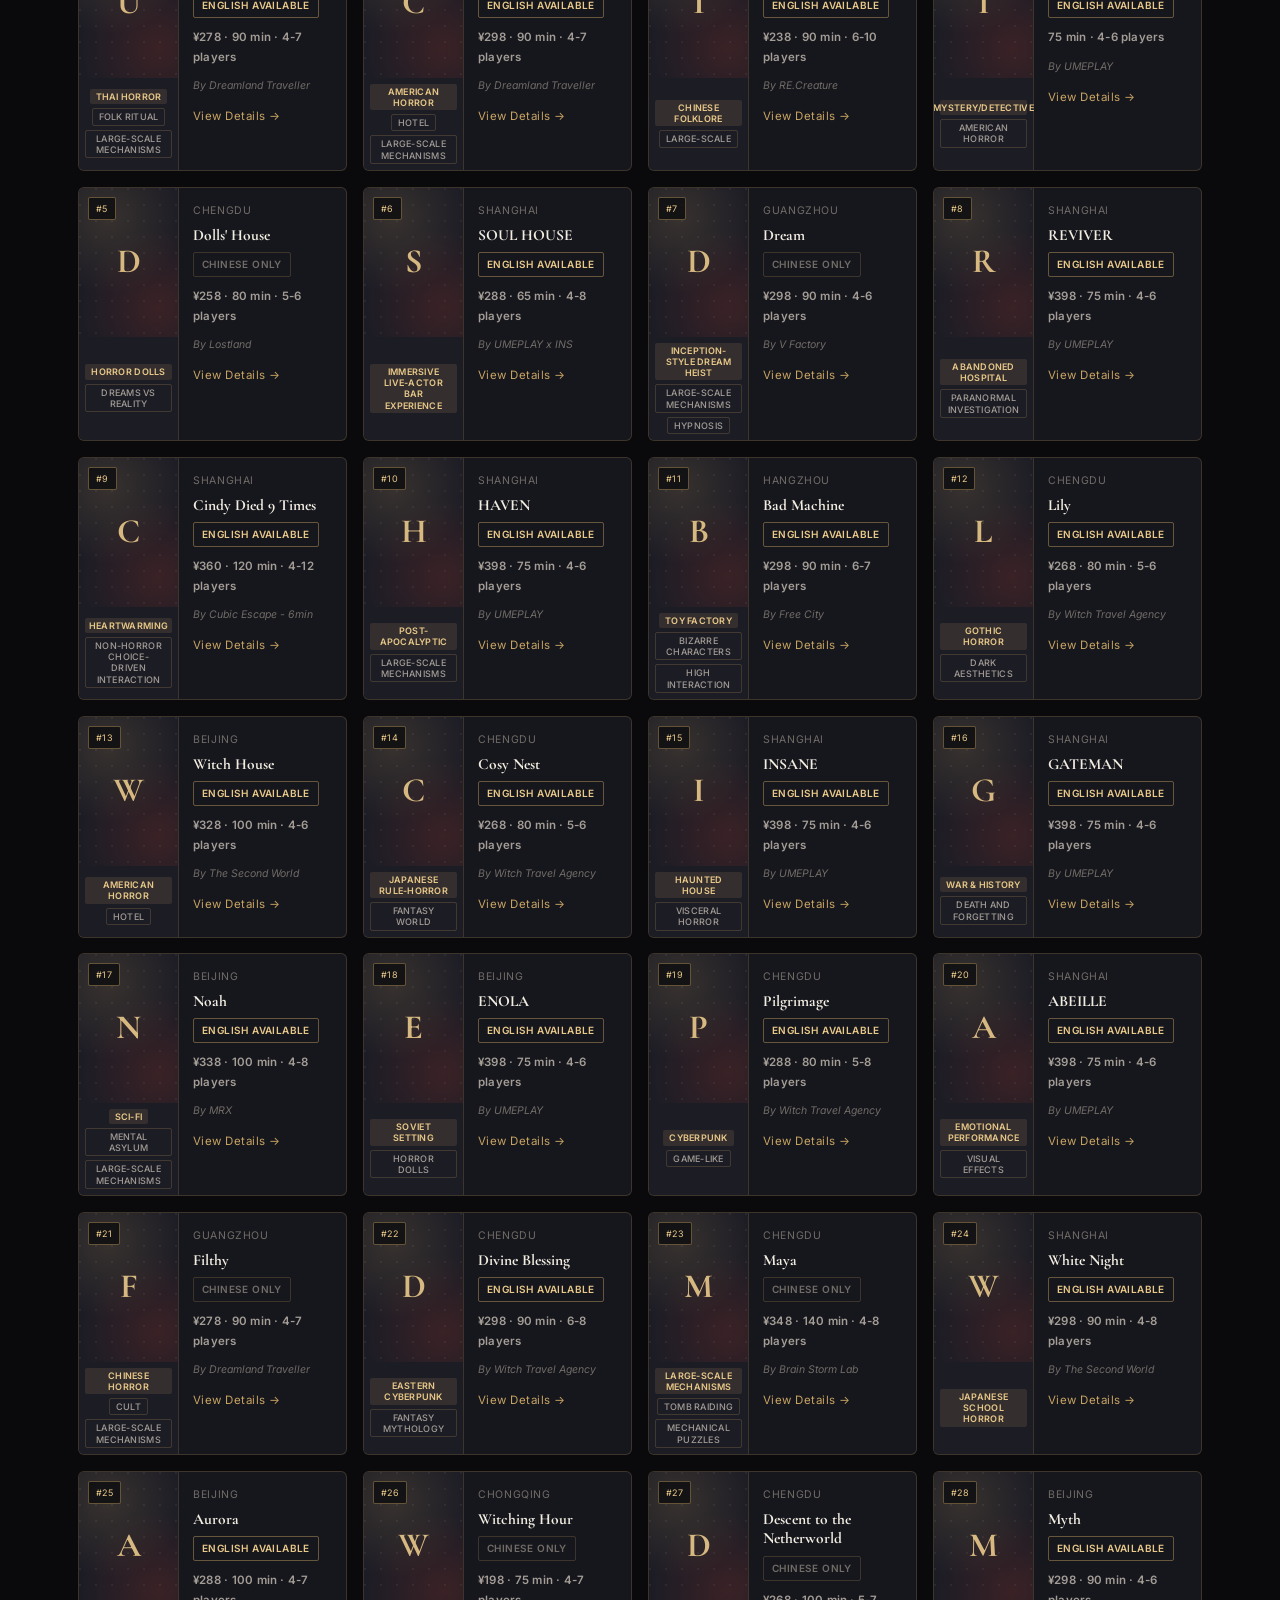
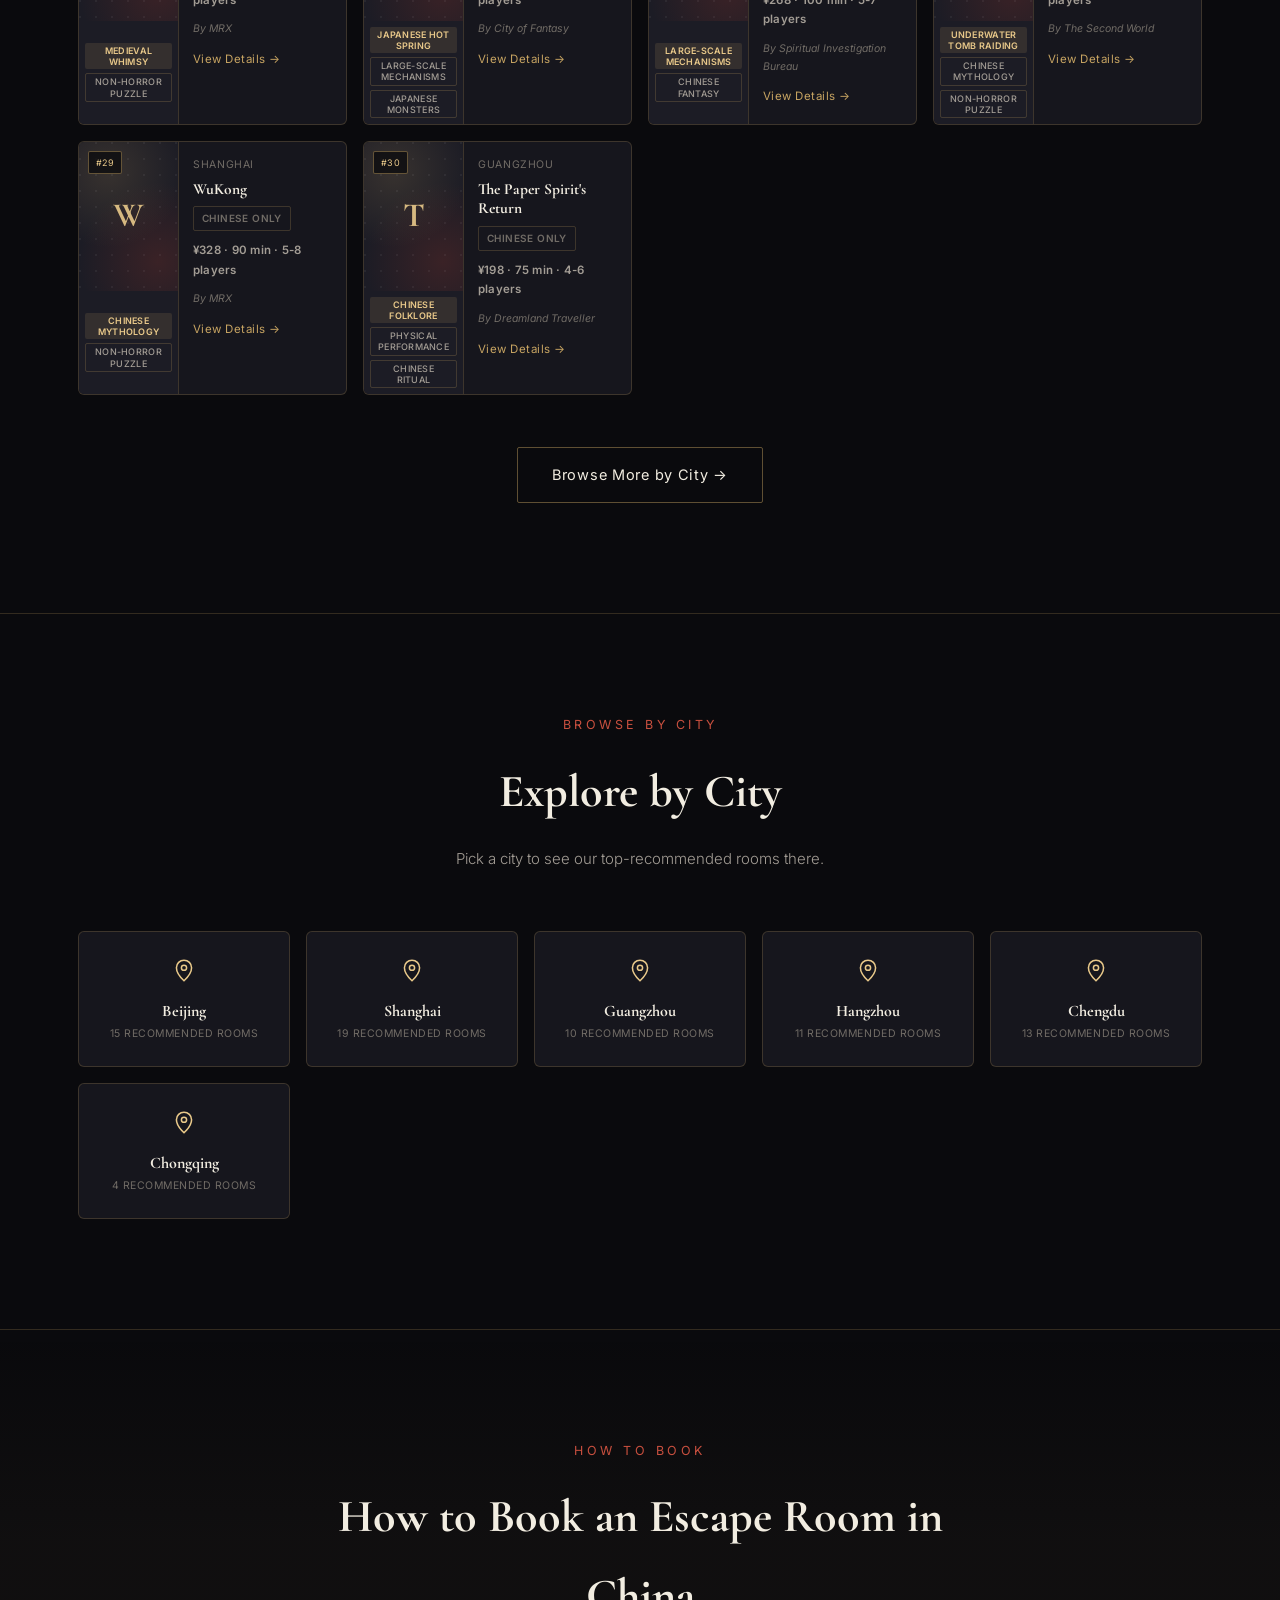
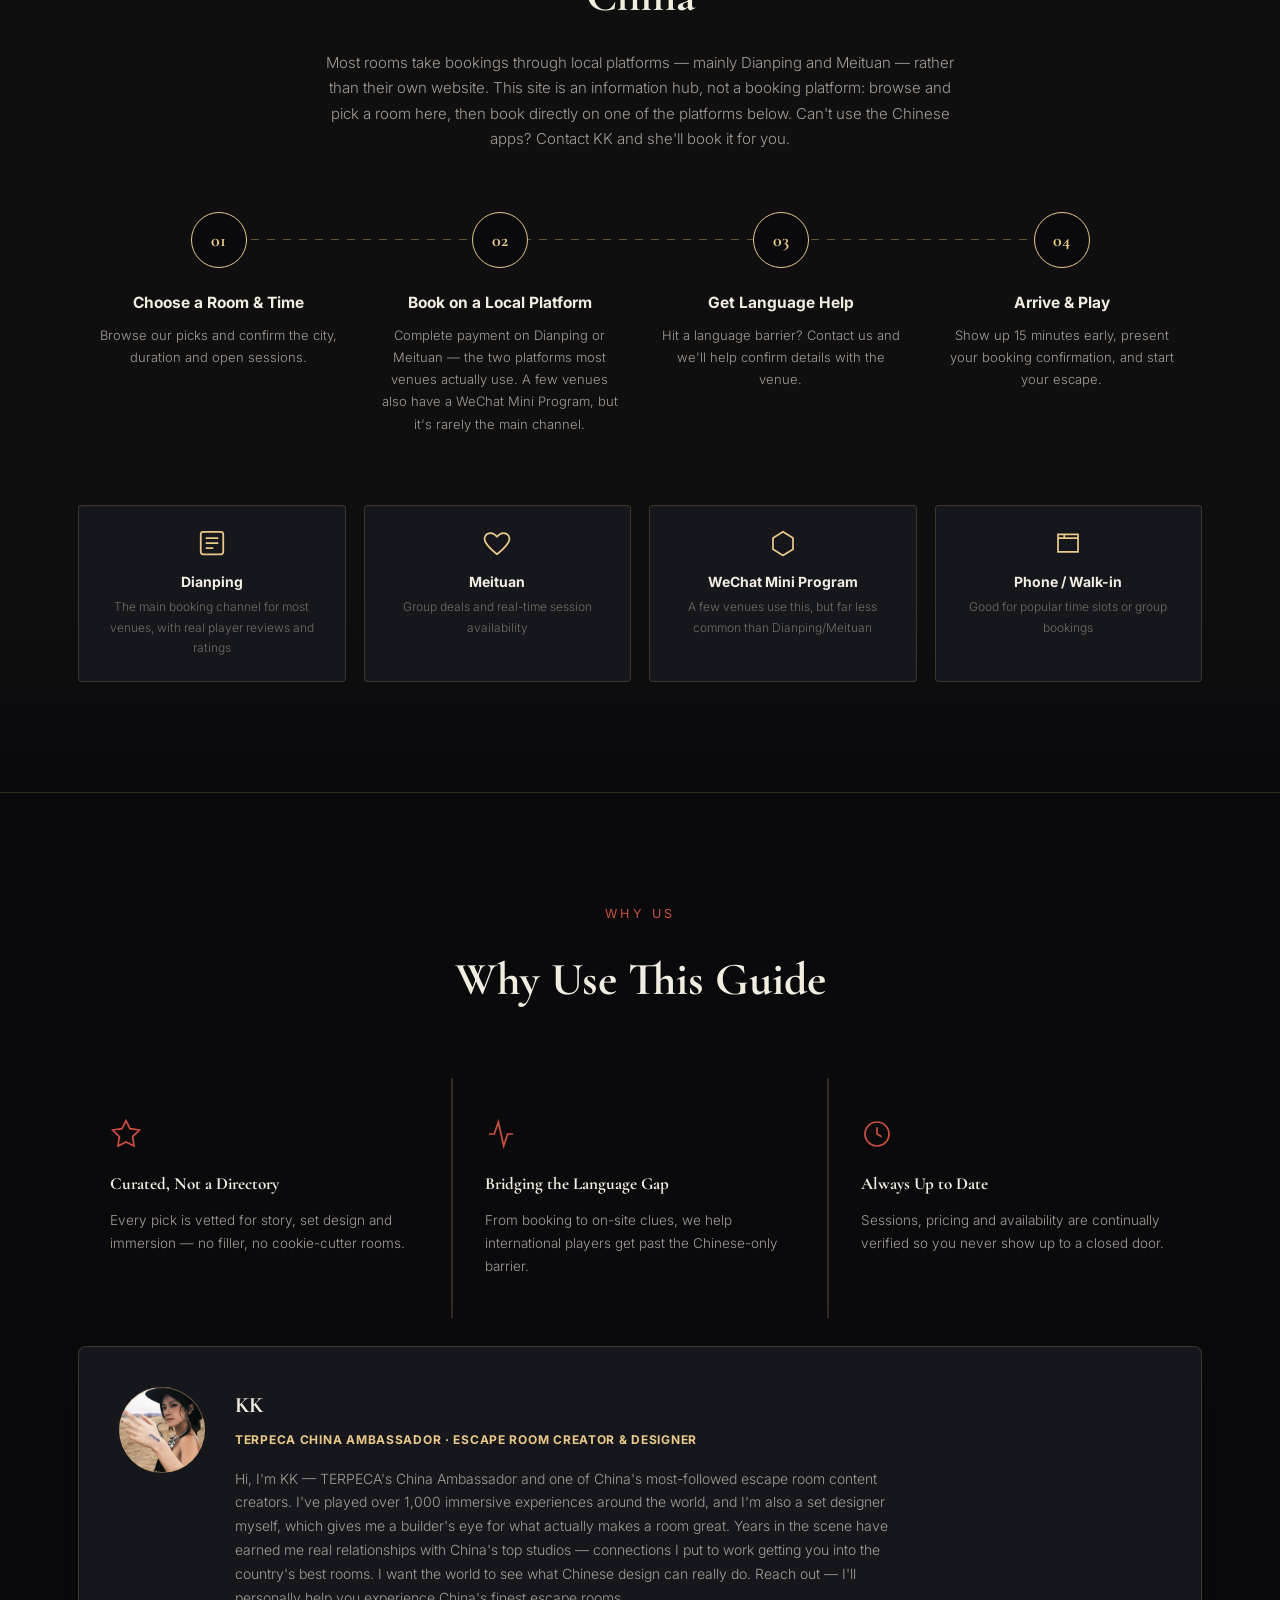
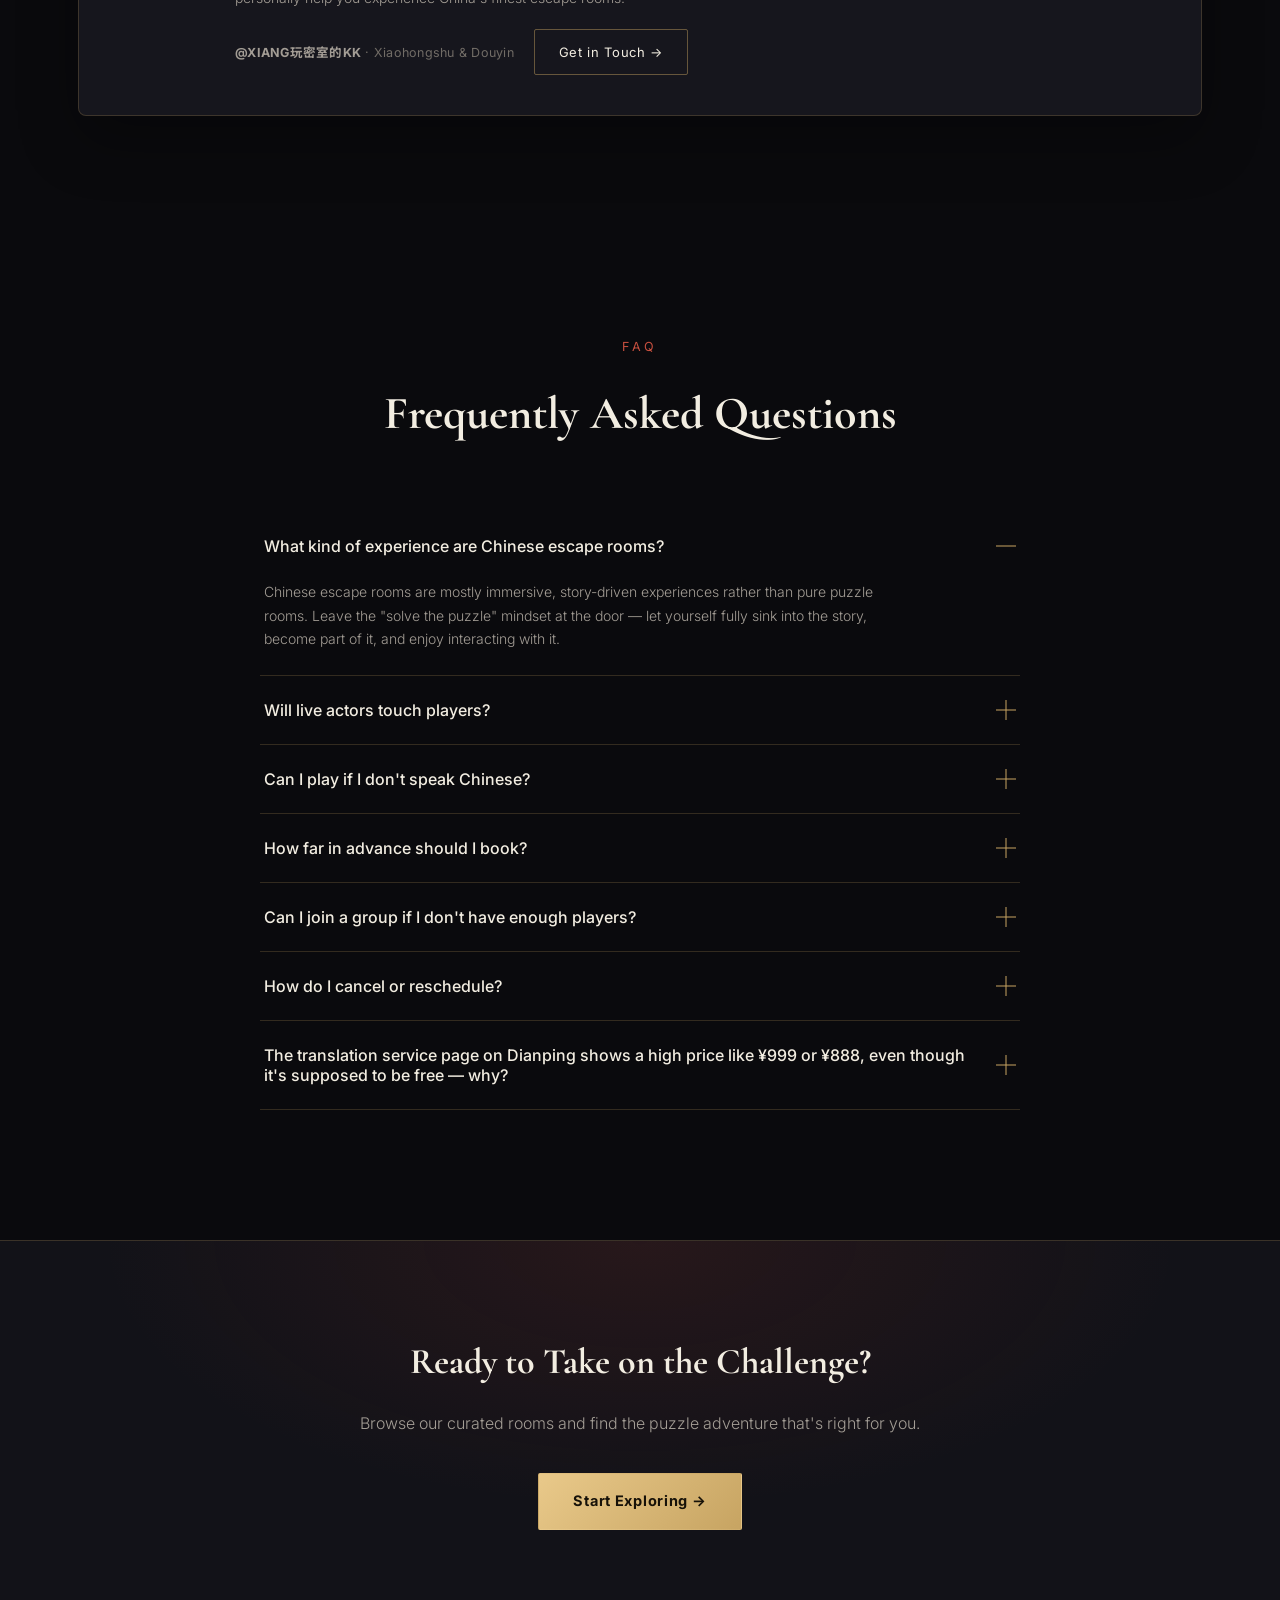
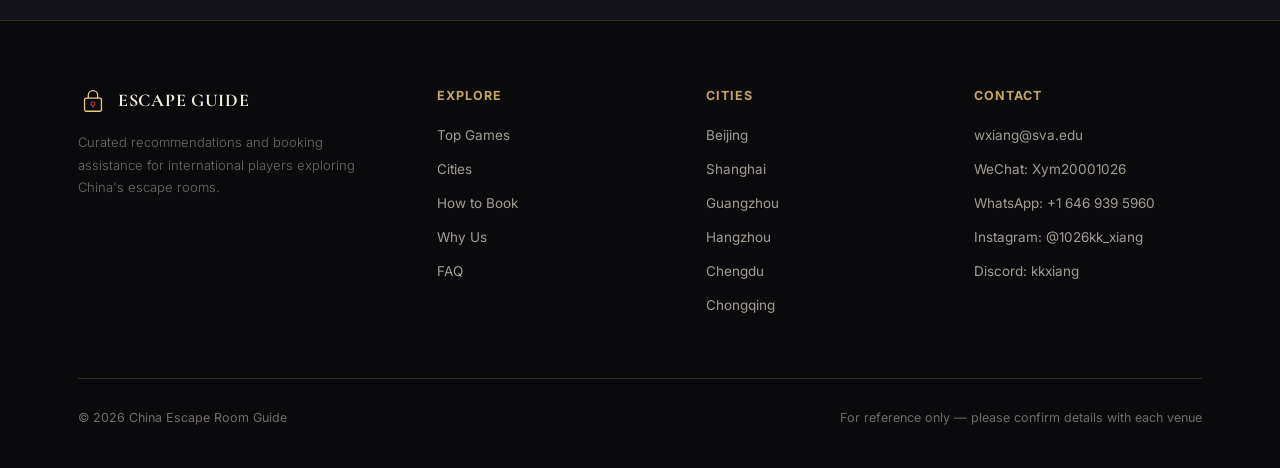
==== commit 9e4f515c: "Remove the tomb-raider-2 review from 楼兰古墓2 (it belongs to 摸金校尉2) Co-Authored-By: Claude Sonnet 5.5 <" ====
--- a/index.html
+++ b/index.html
@@ -312,7 +312,7 @@
   </div>
 </footer>
 
-<script src="data.js?v=63"></script>
+<script src="data.js?v=64"></script>
 <script>
   let openCity = null;
 
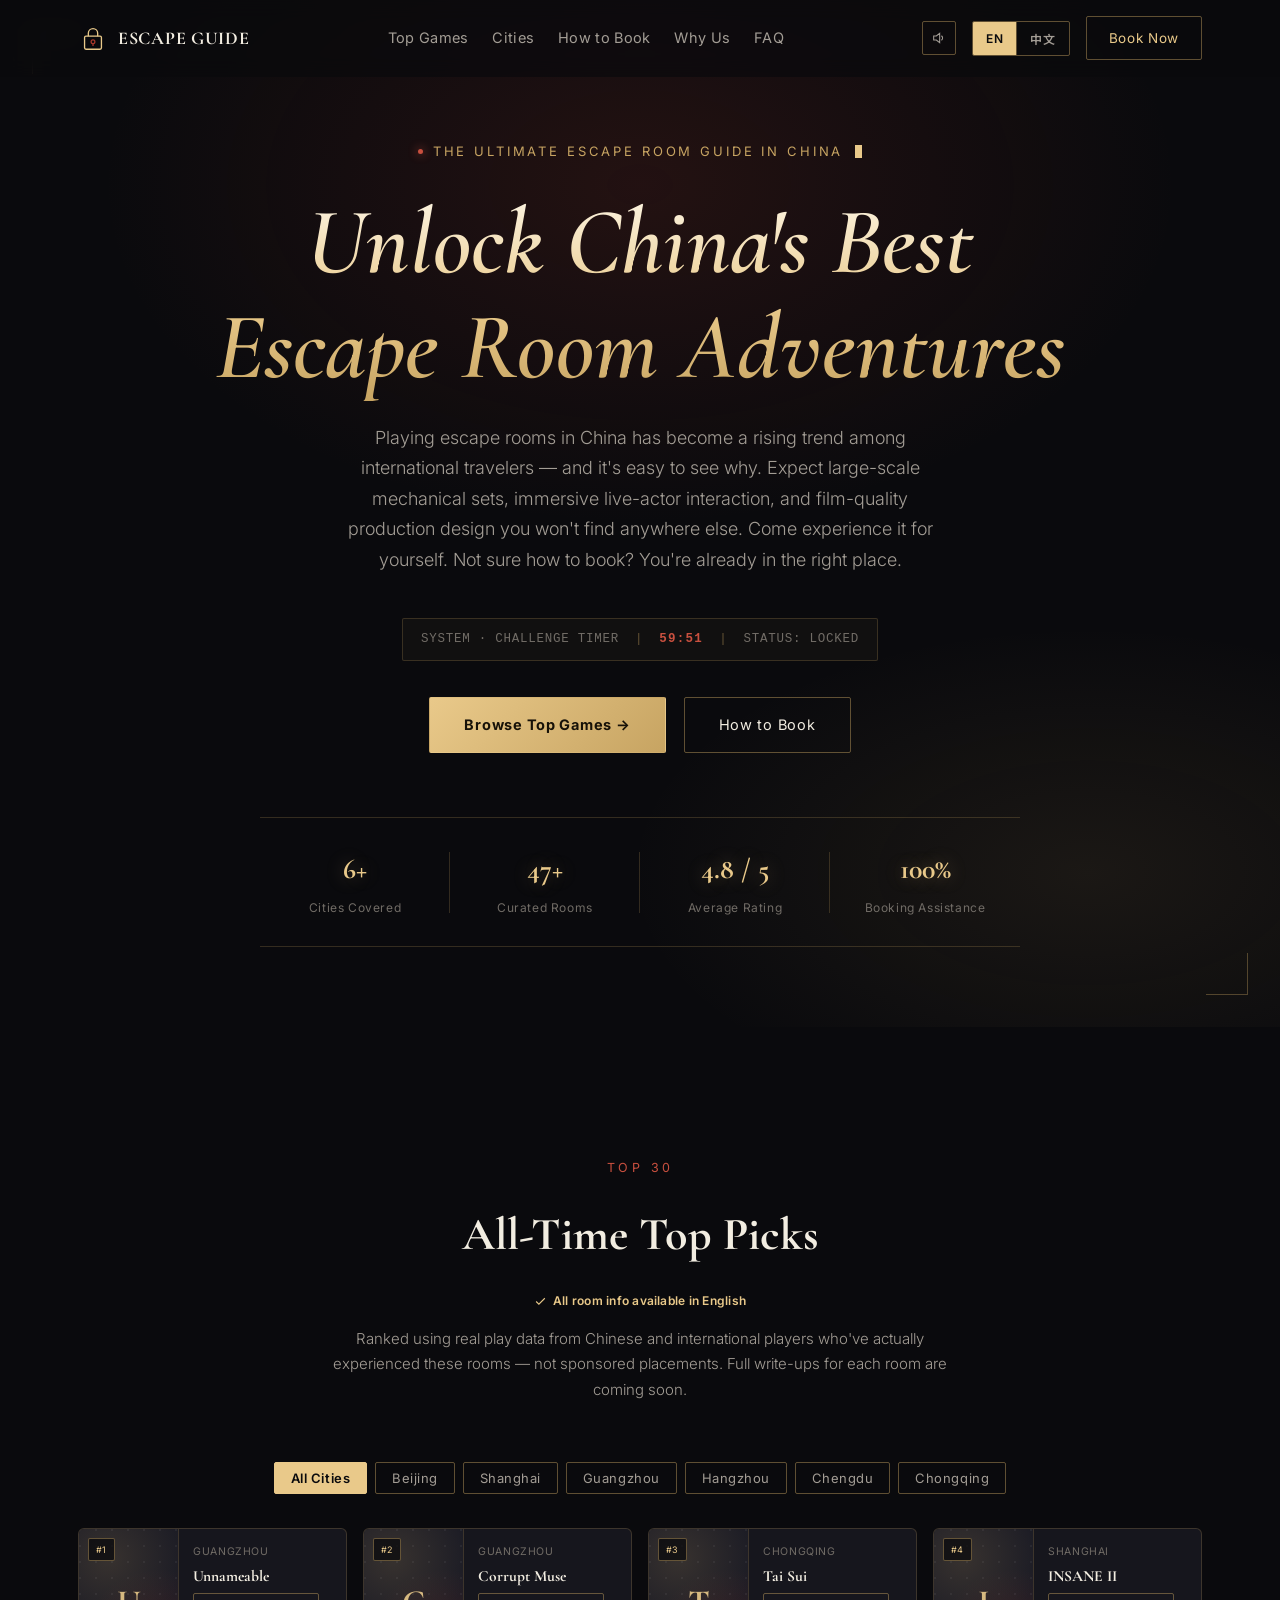
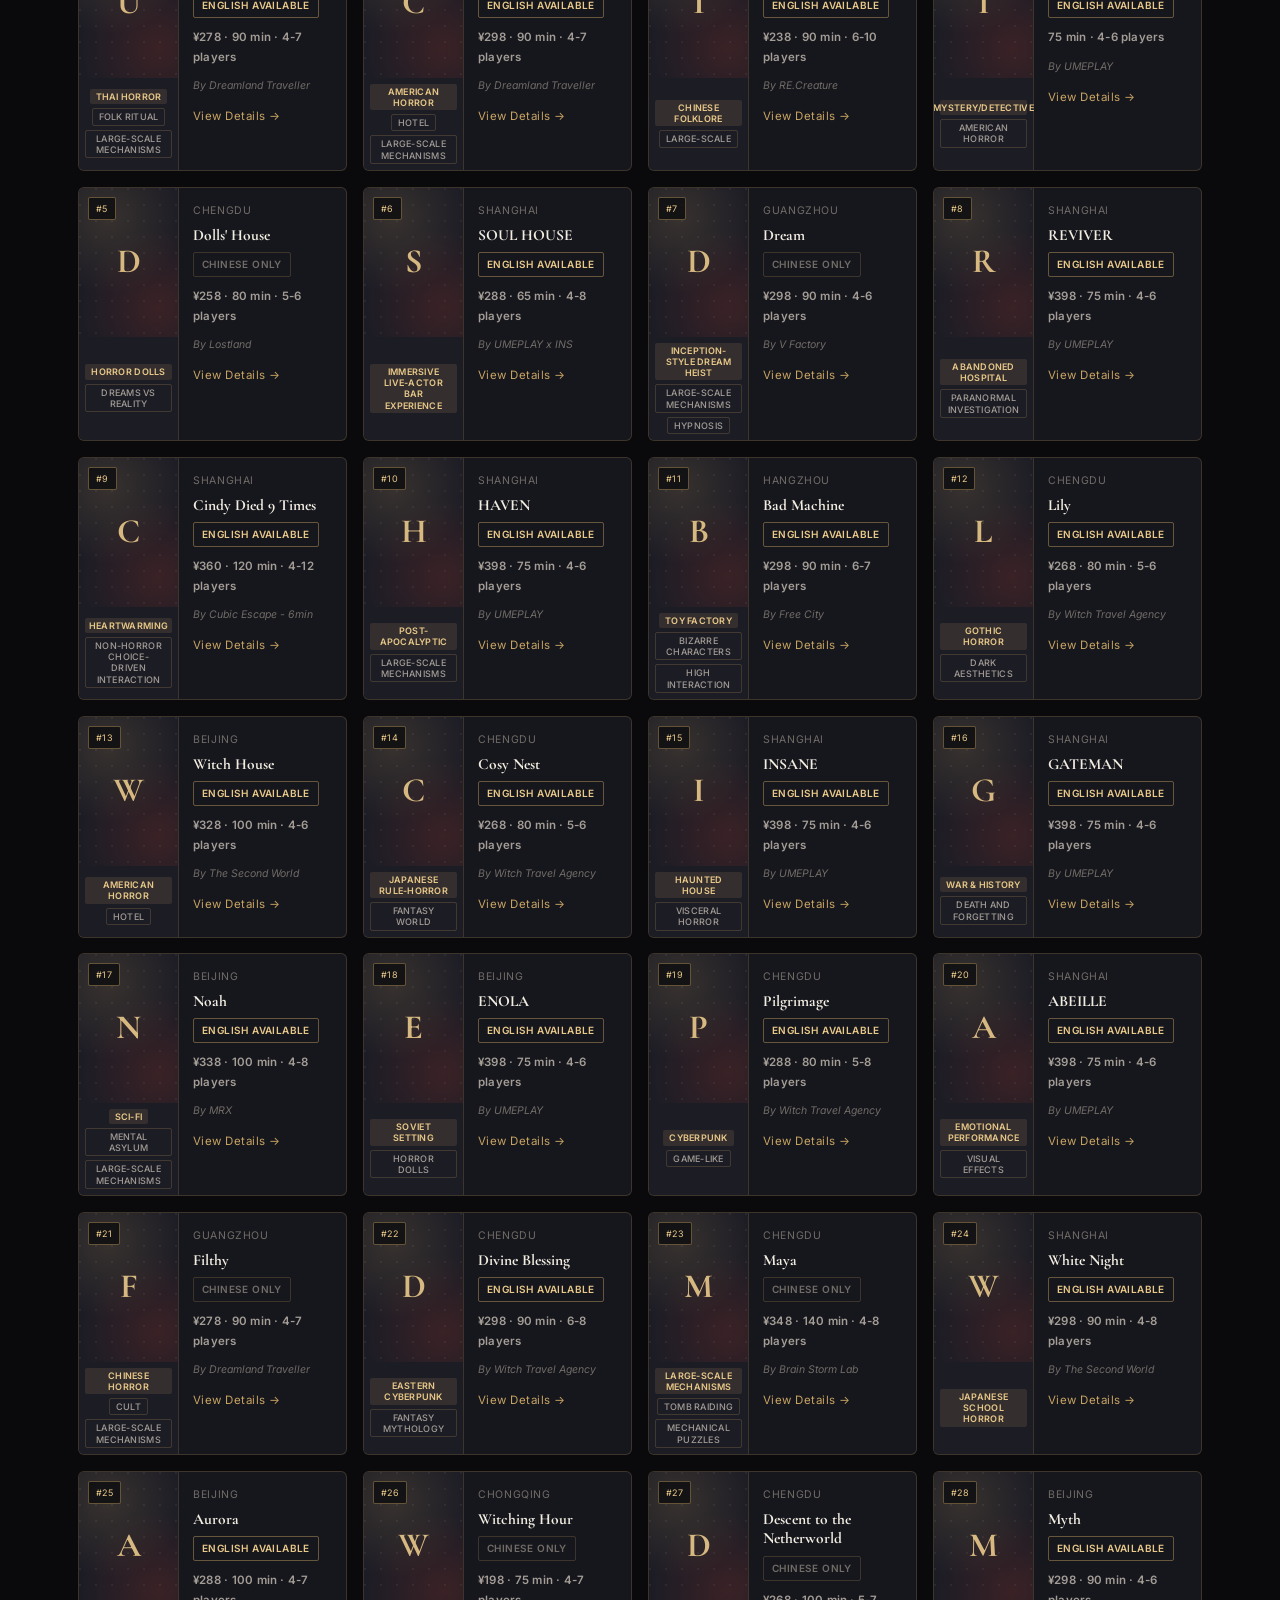
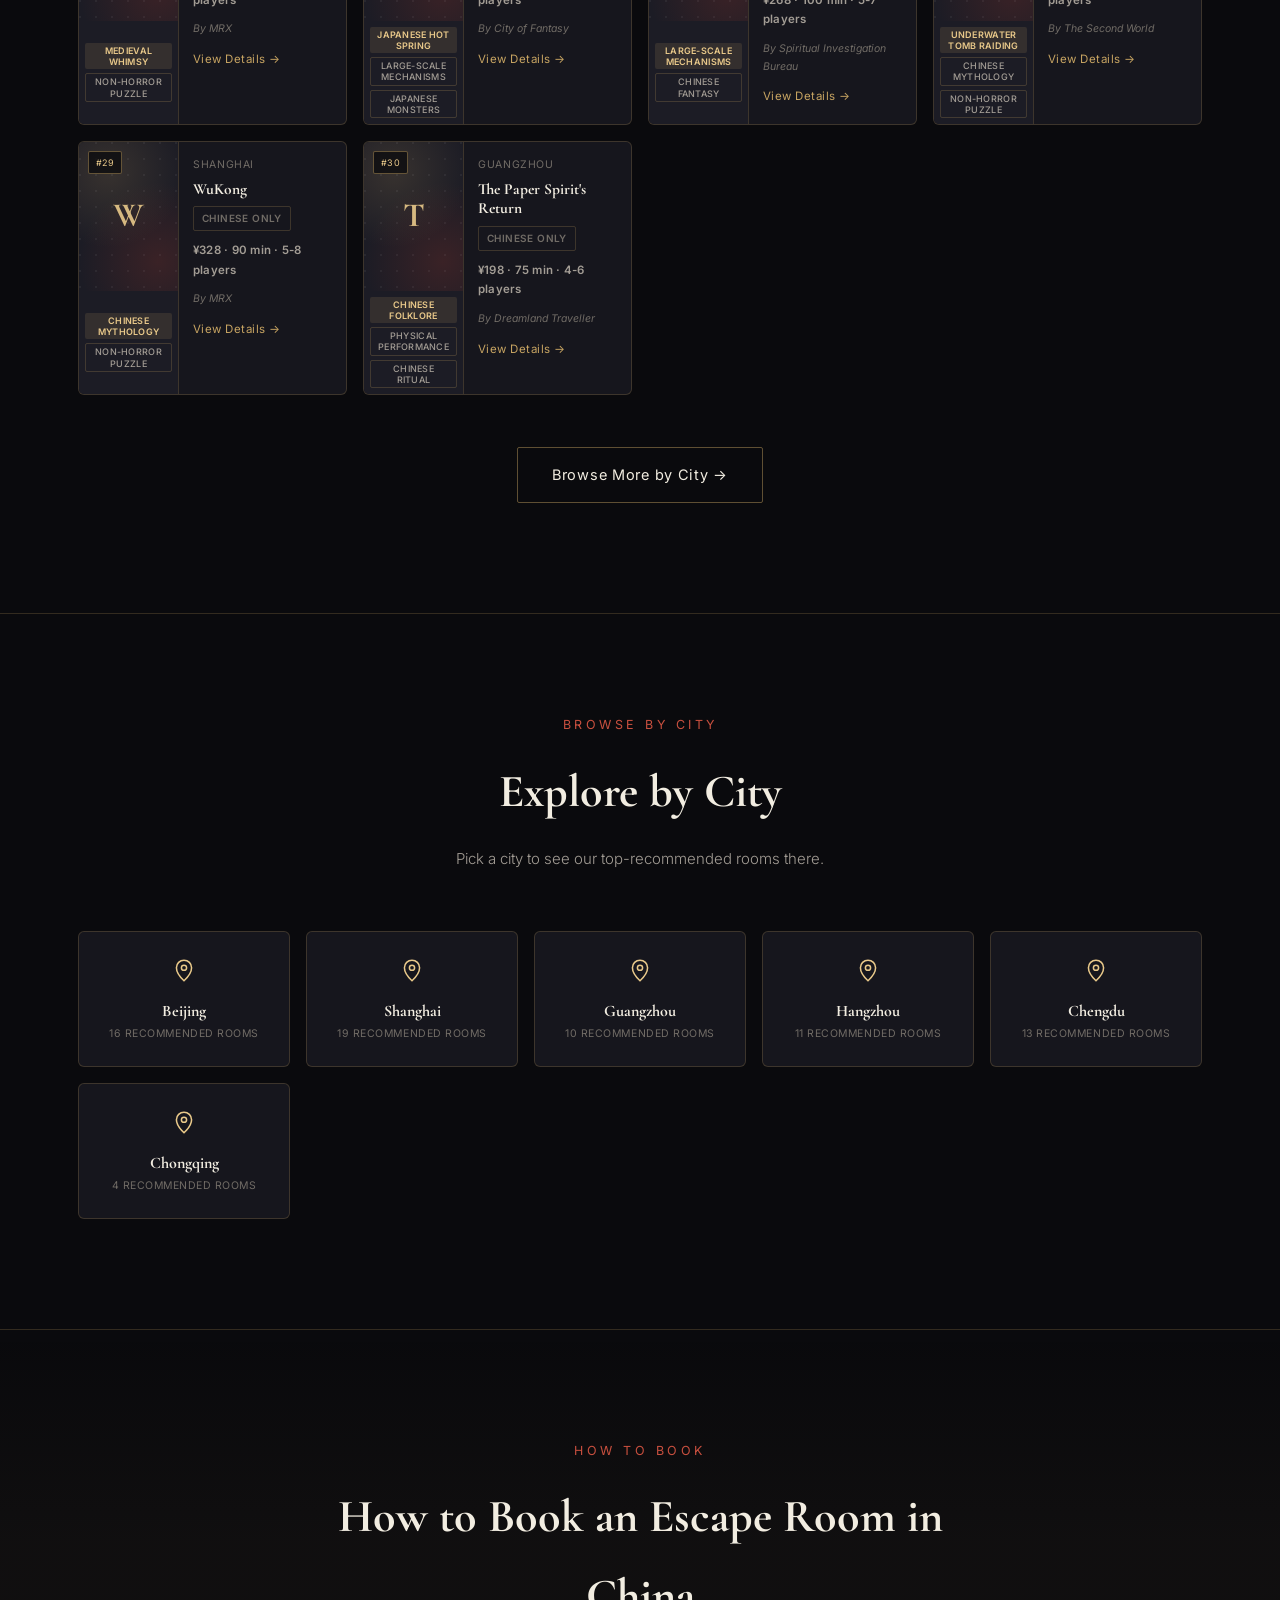
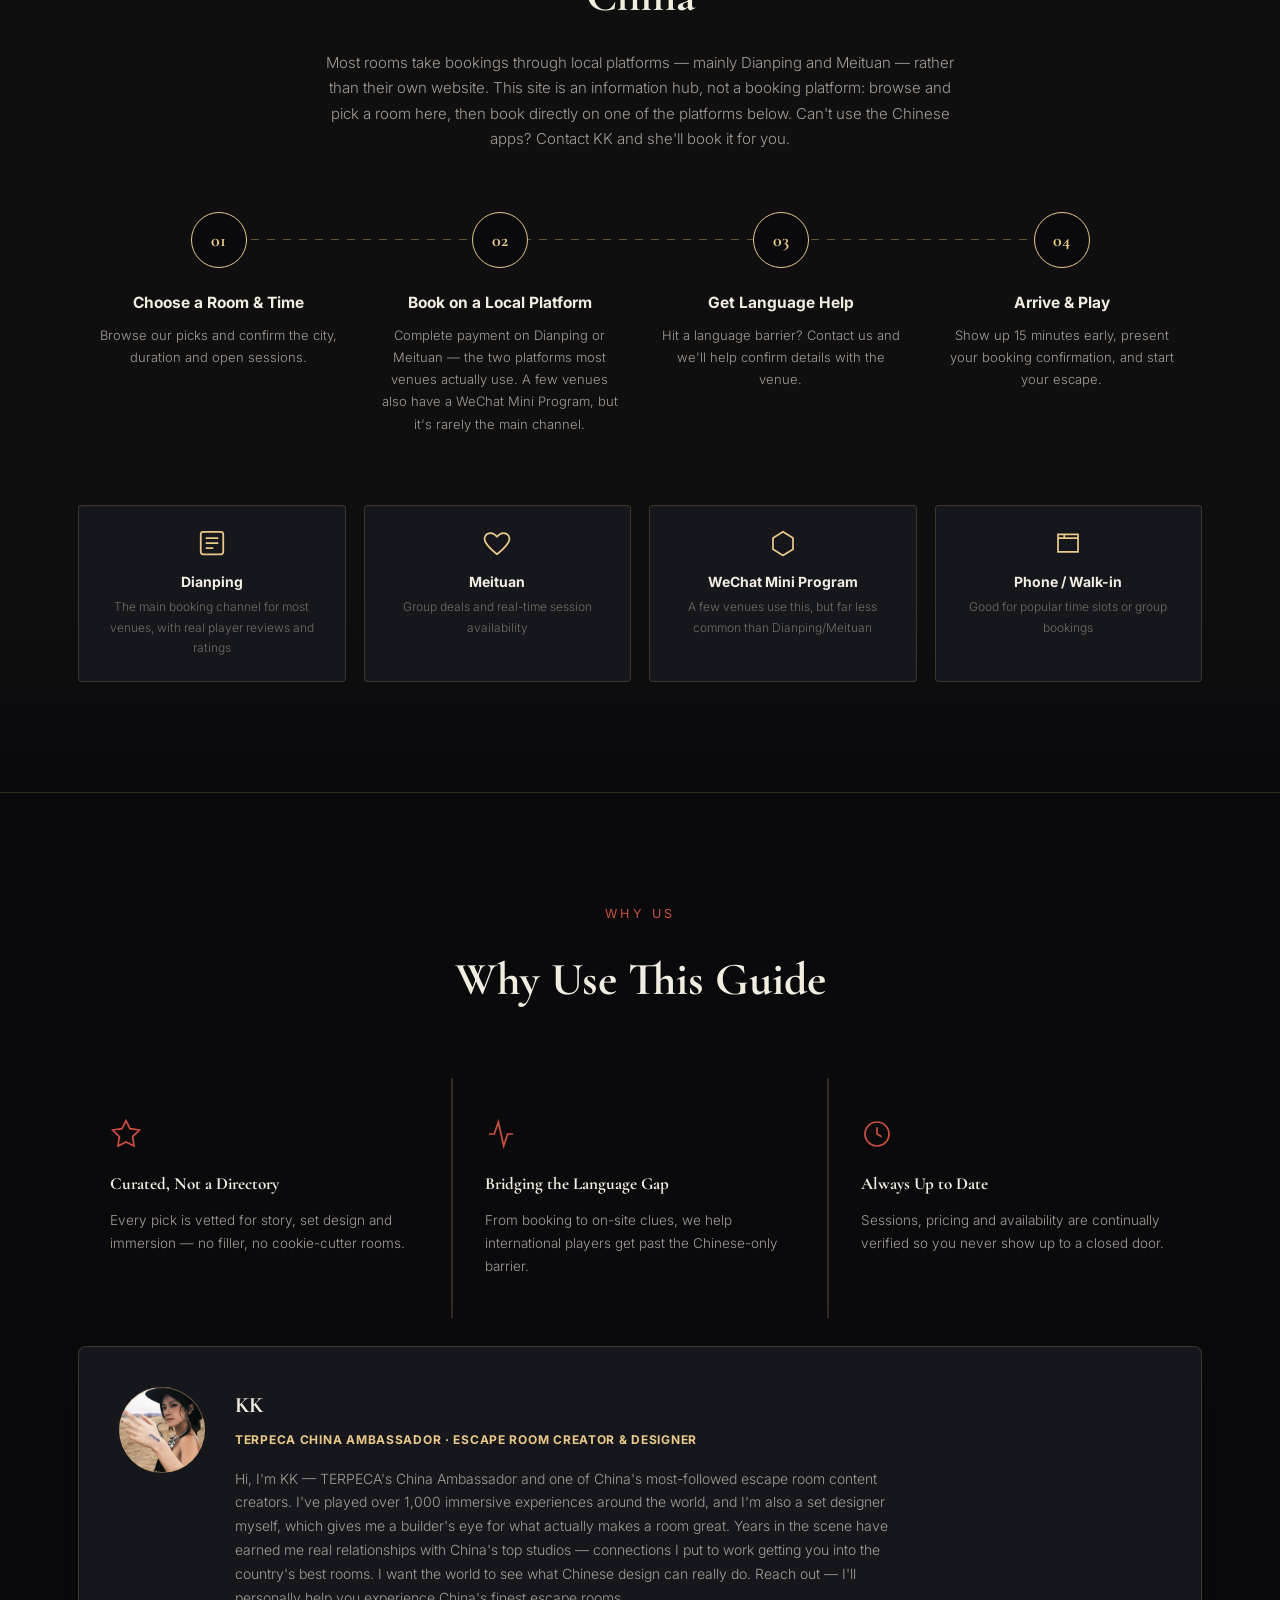
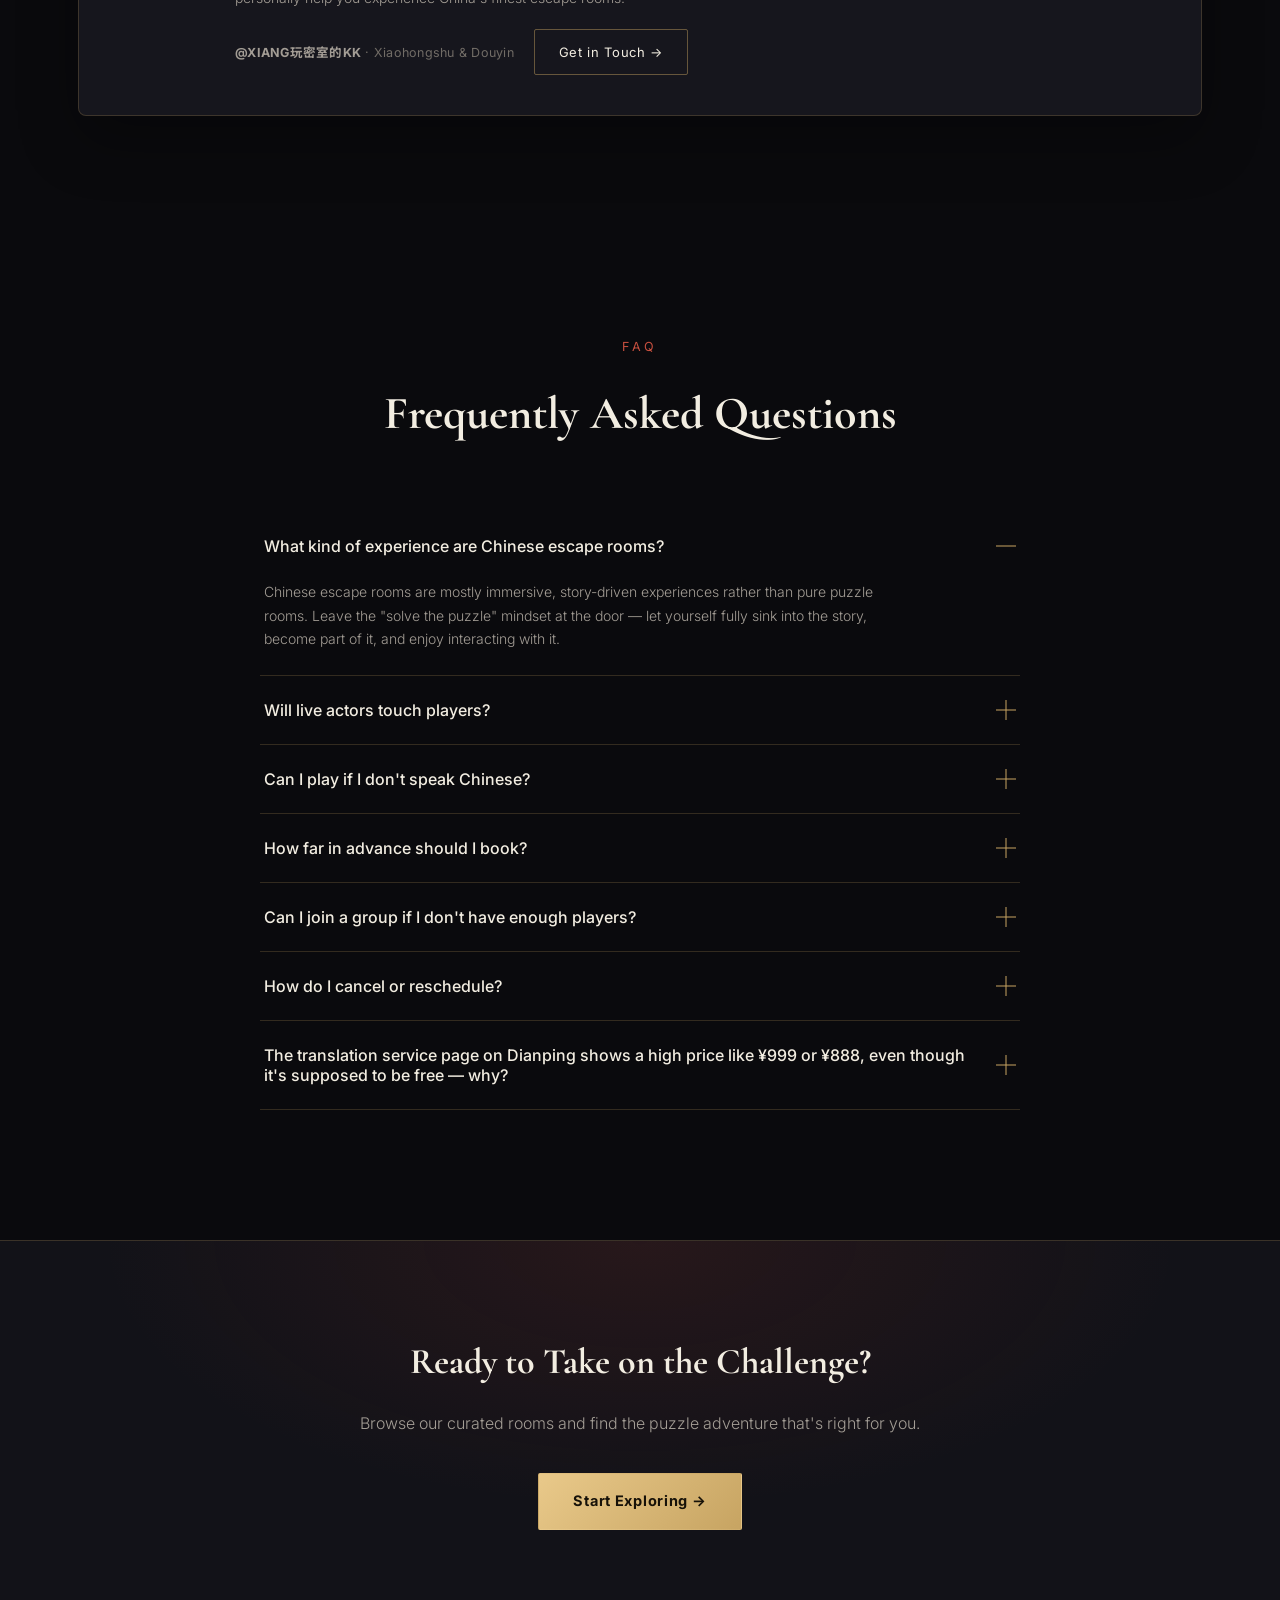
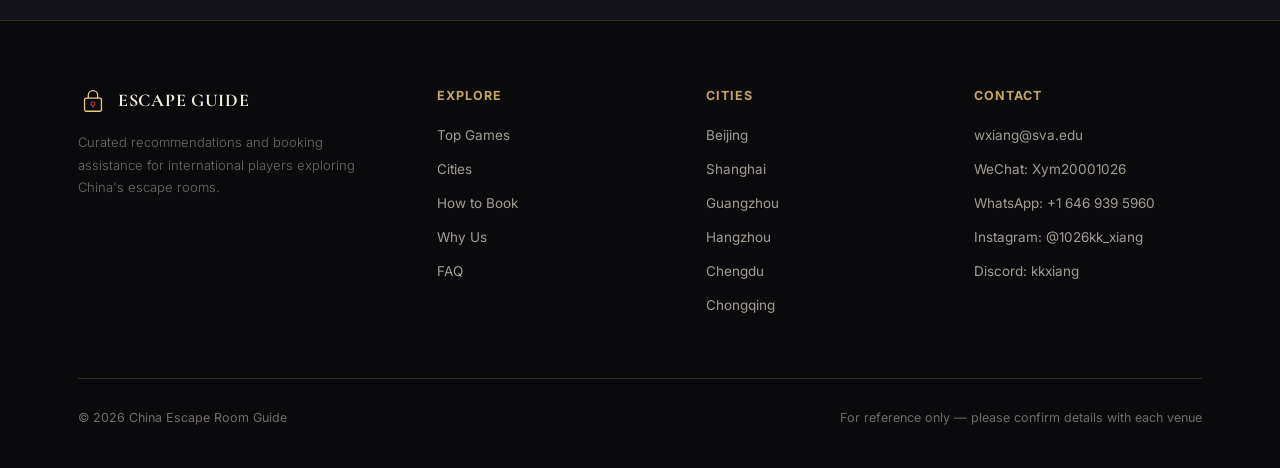
==== commit 44e3a2f8: "Add 摸金校尉2 (Beijing, Explore by City) with its escaperoomers.de review Co-Authored-By: Claude Sonnet " ====
--- a/index.html
+++ b/index.html
@@ -312,7 +312,7 @@
   </div>
 </footer>
 
-<script src="data.js?v=64"></script>
+<script src="data.js?v=65"></script>
 <script>
   let openCity = null;
 
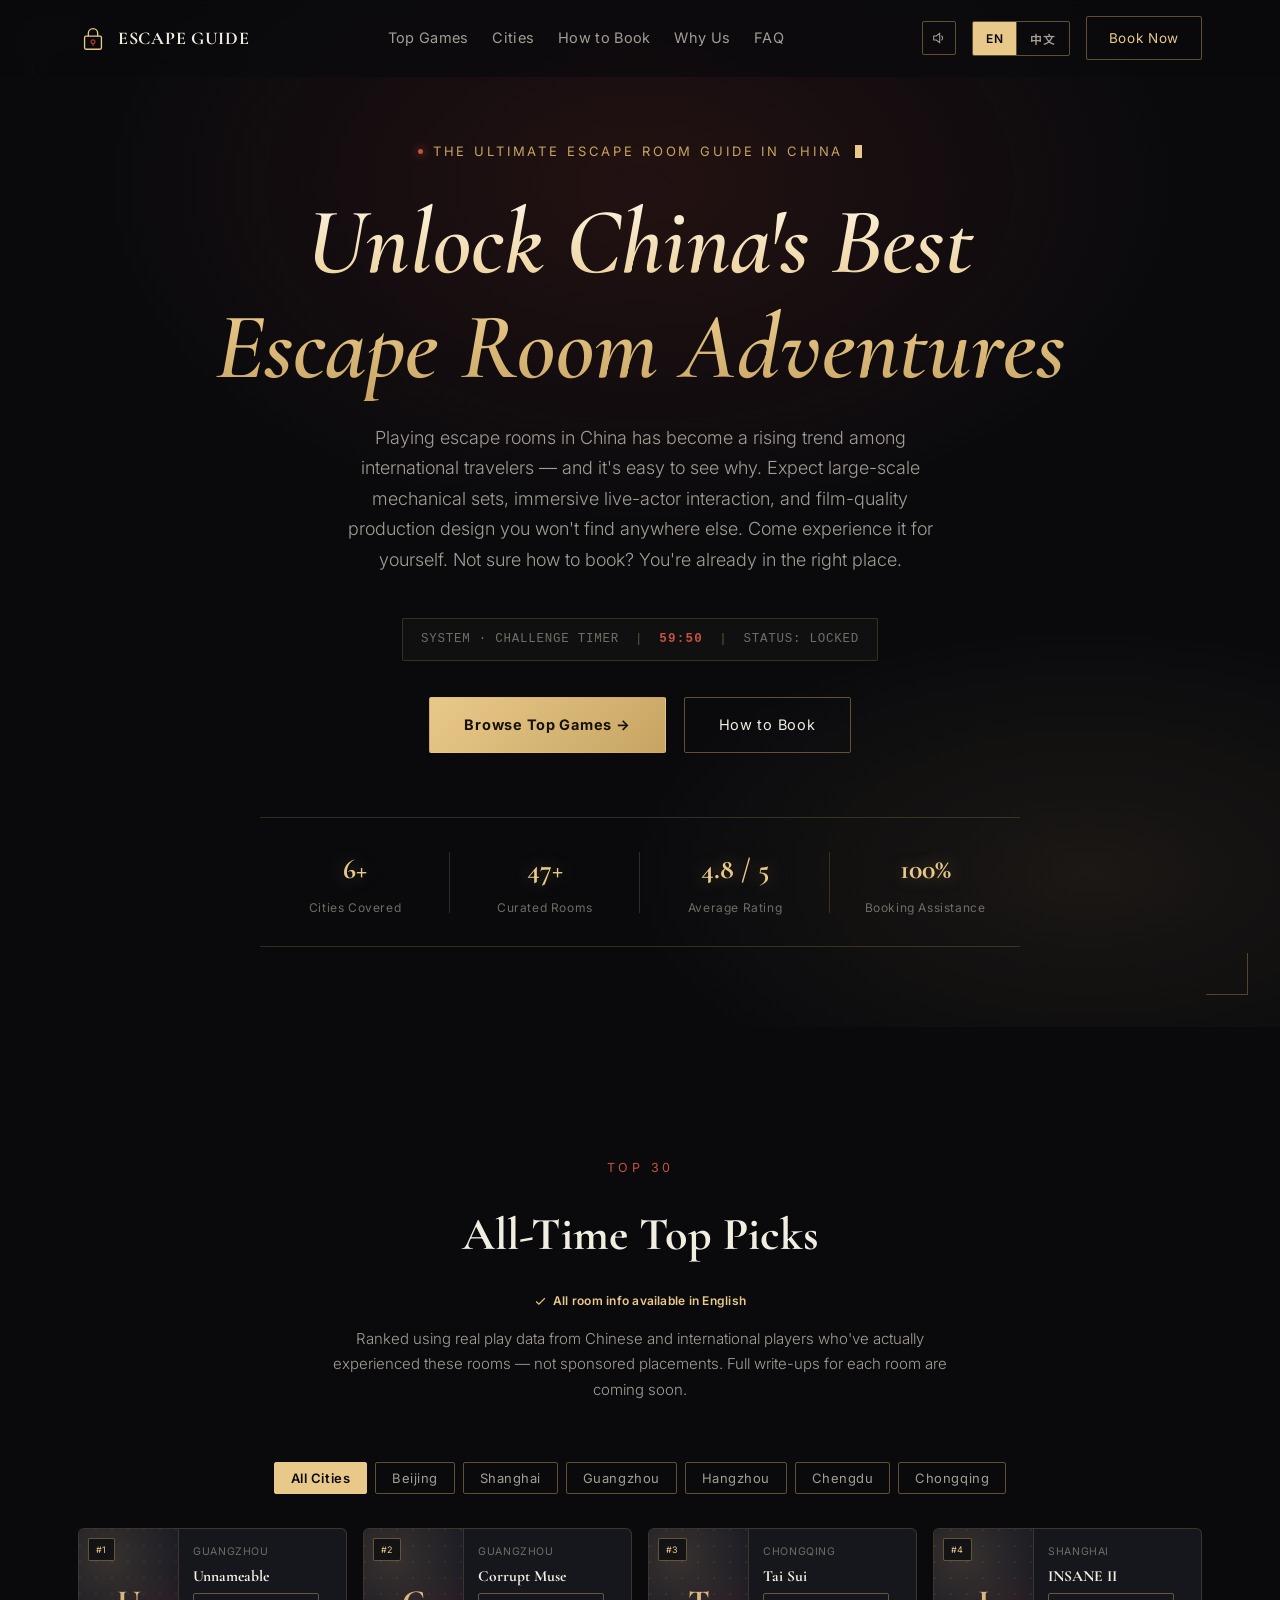
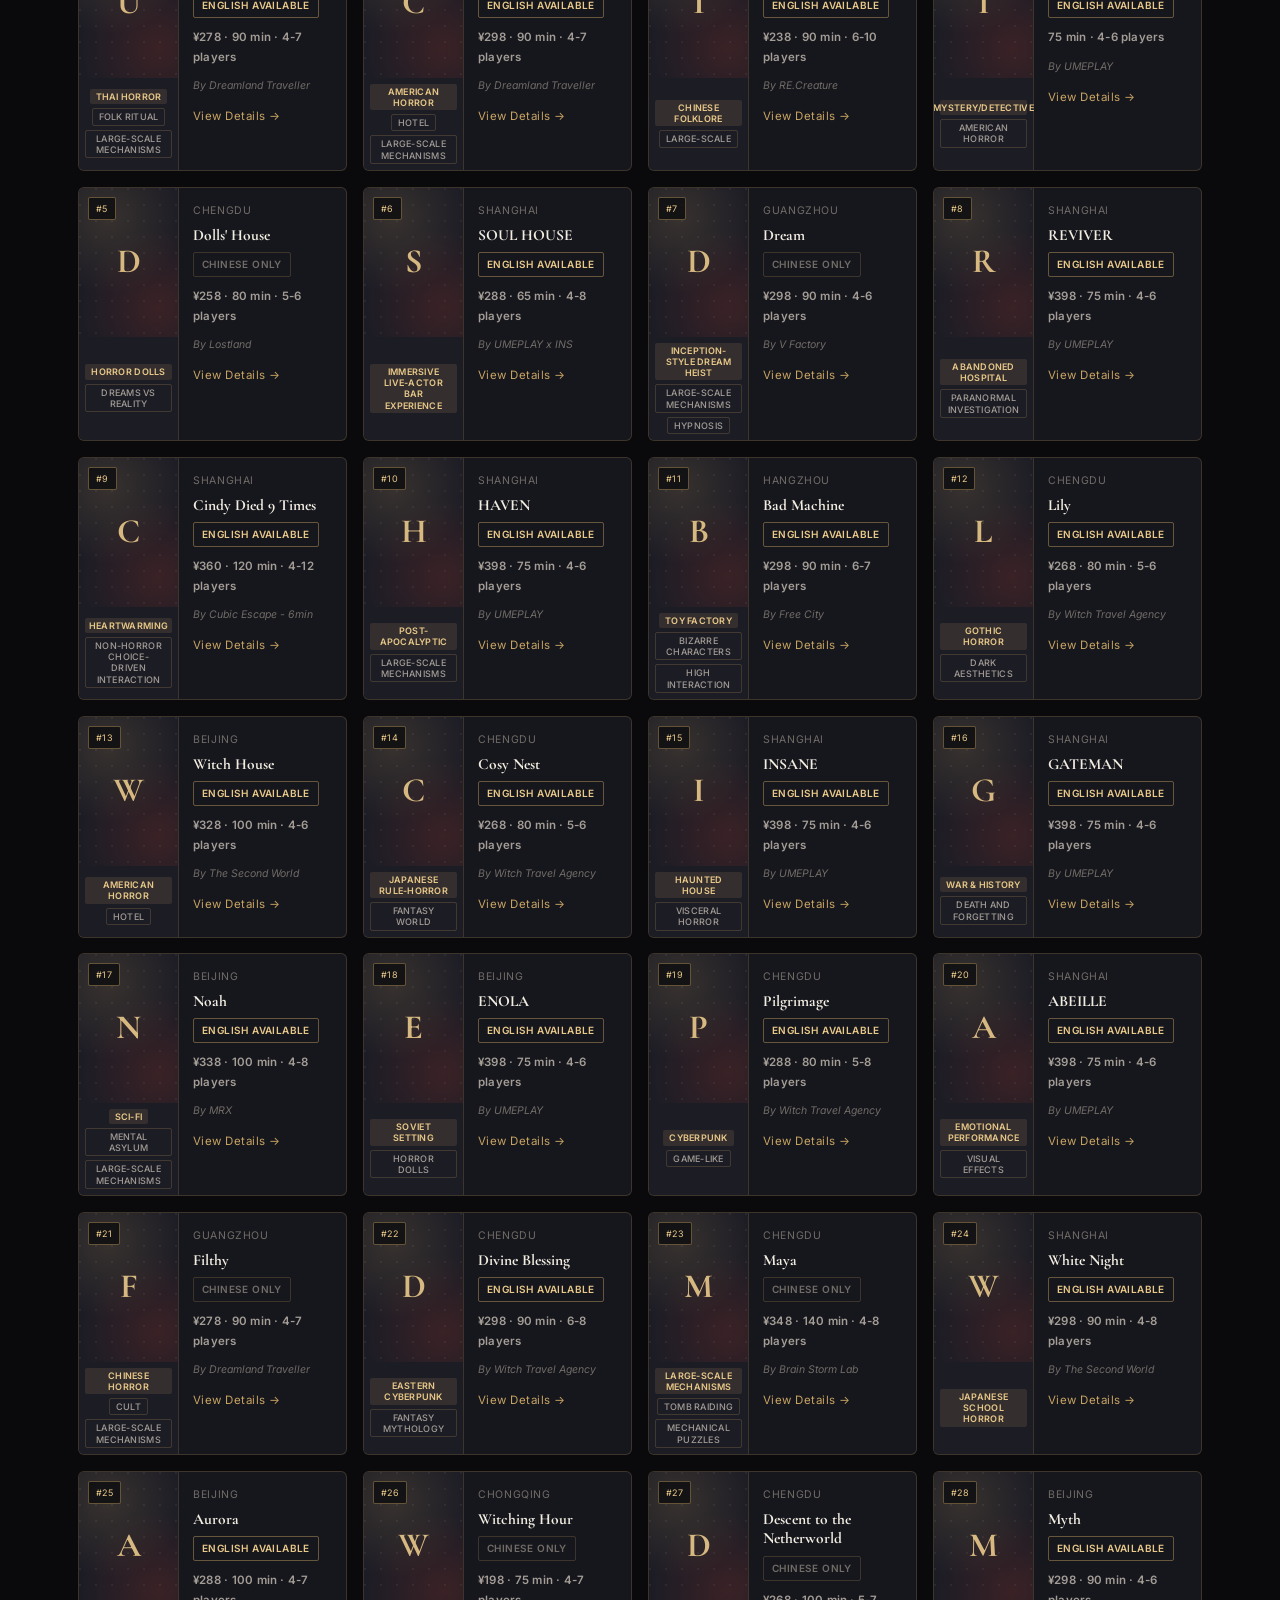
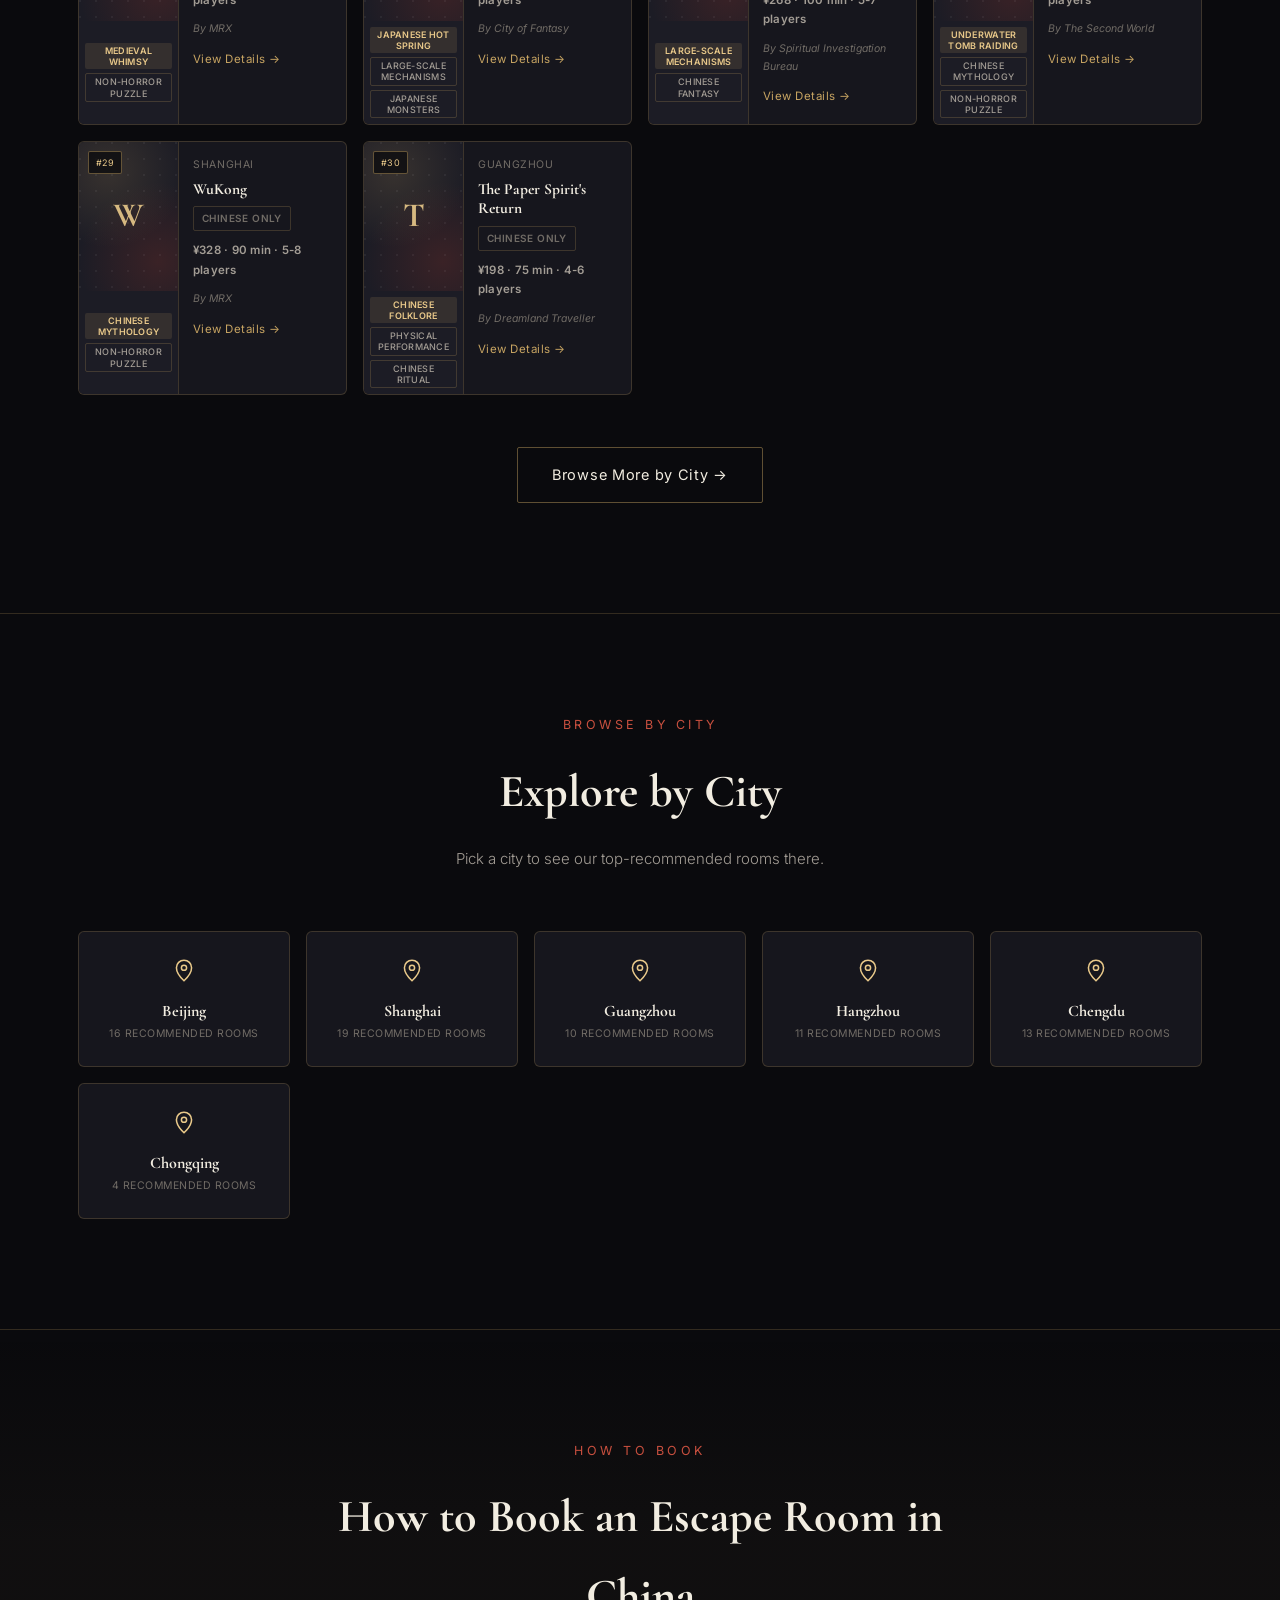
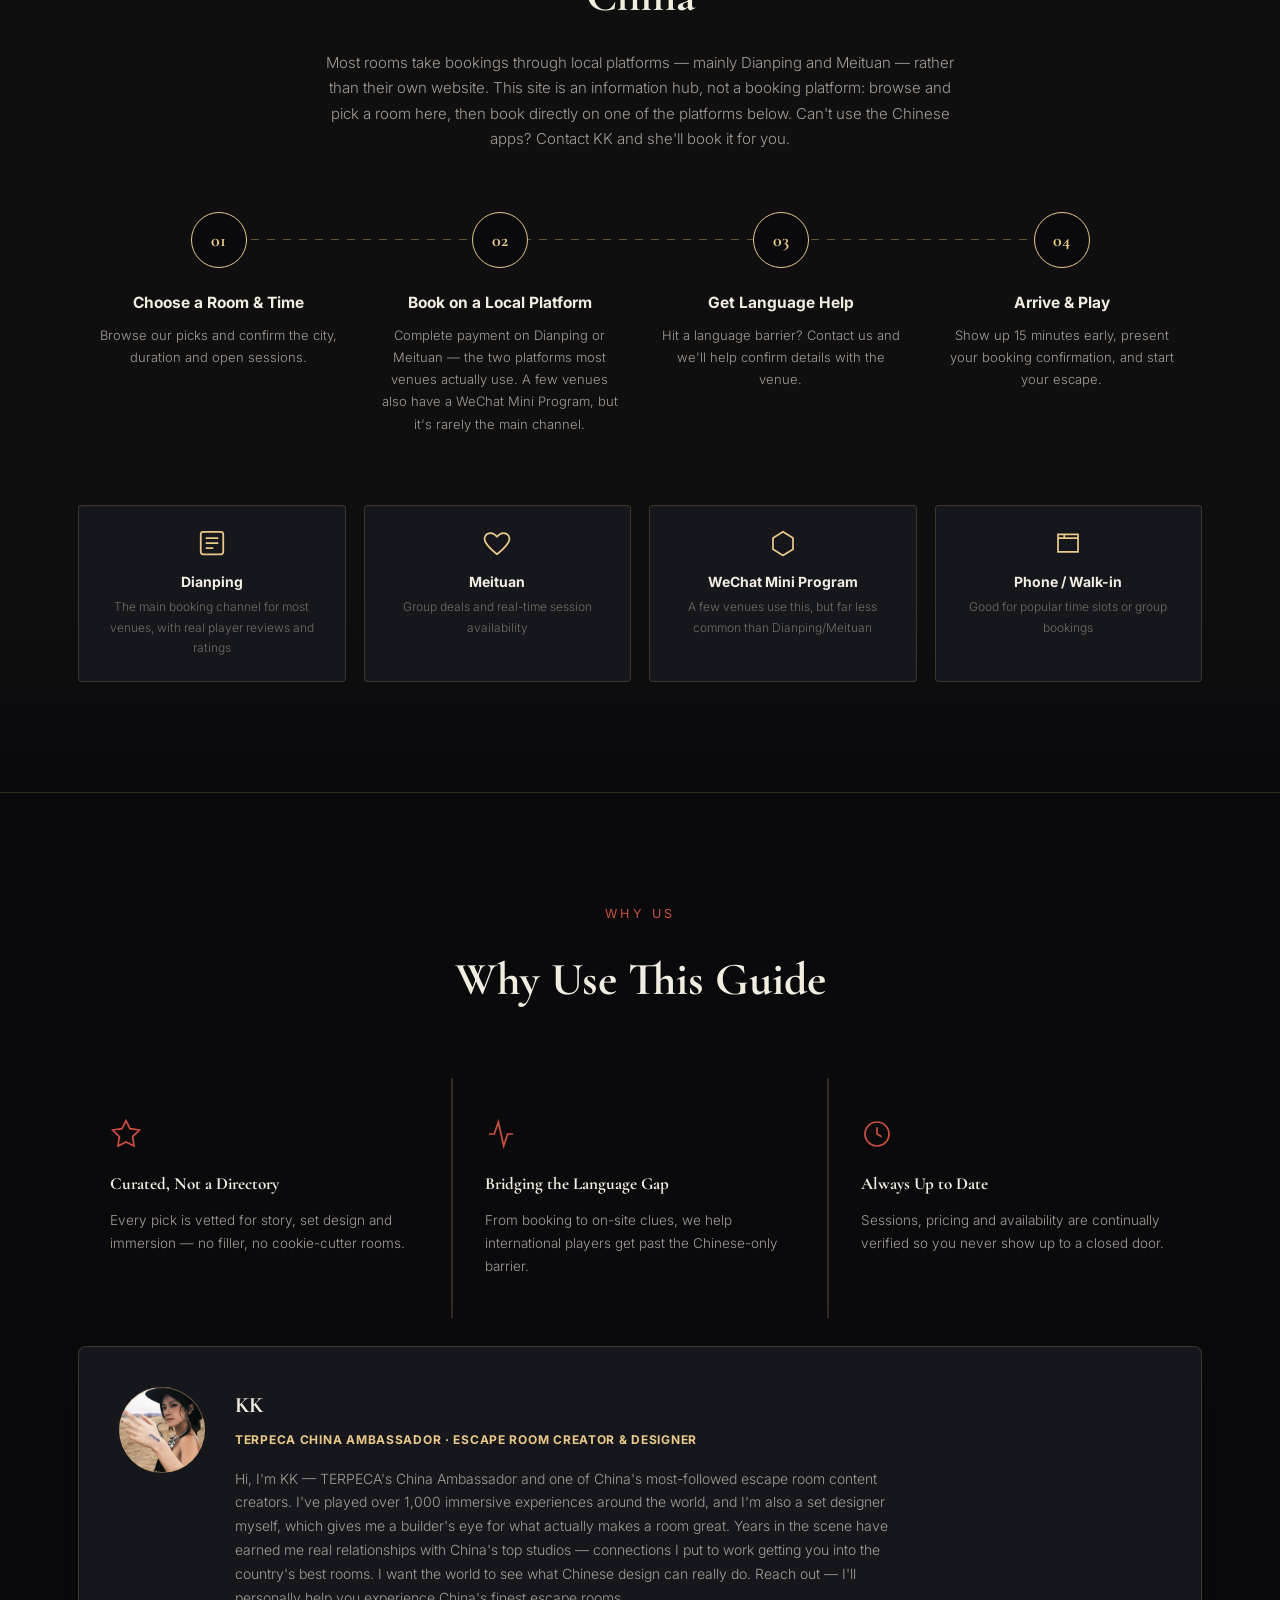
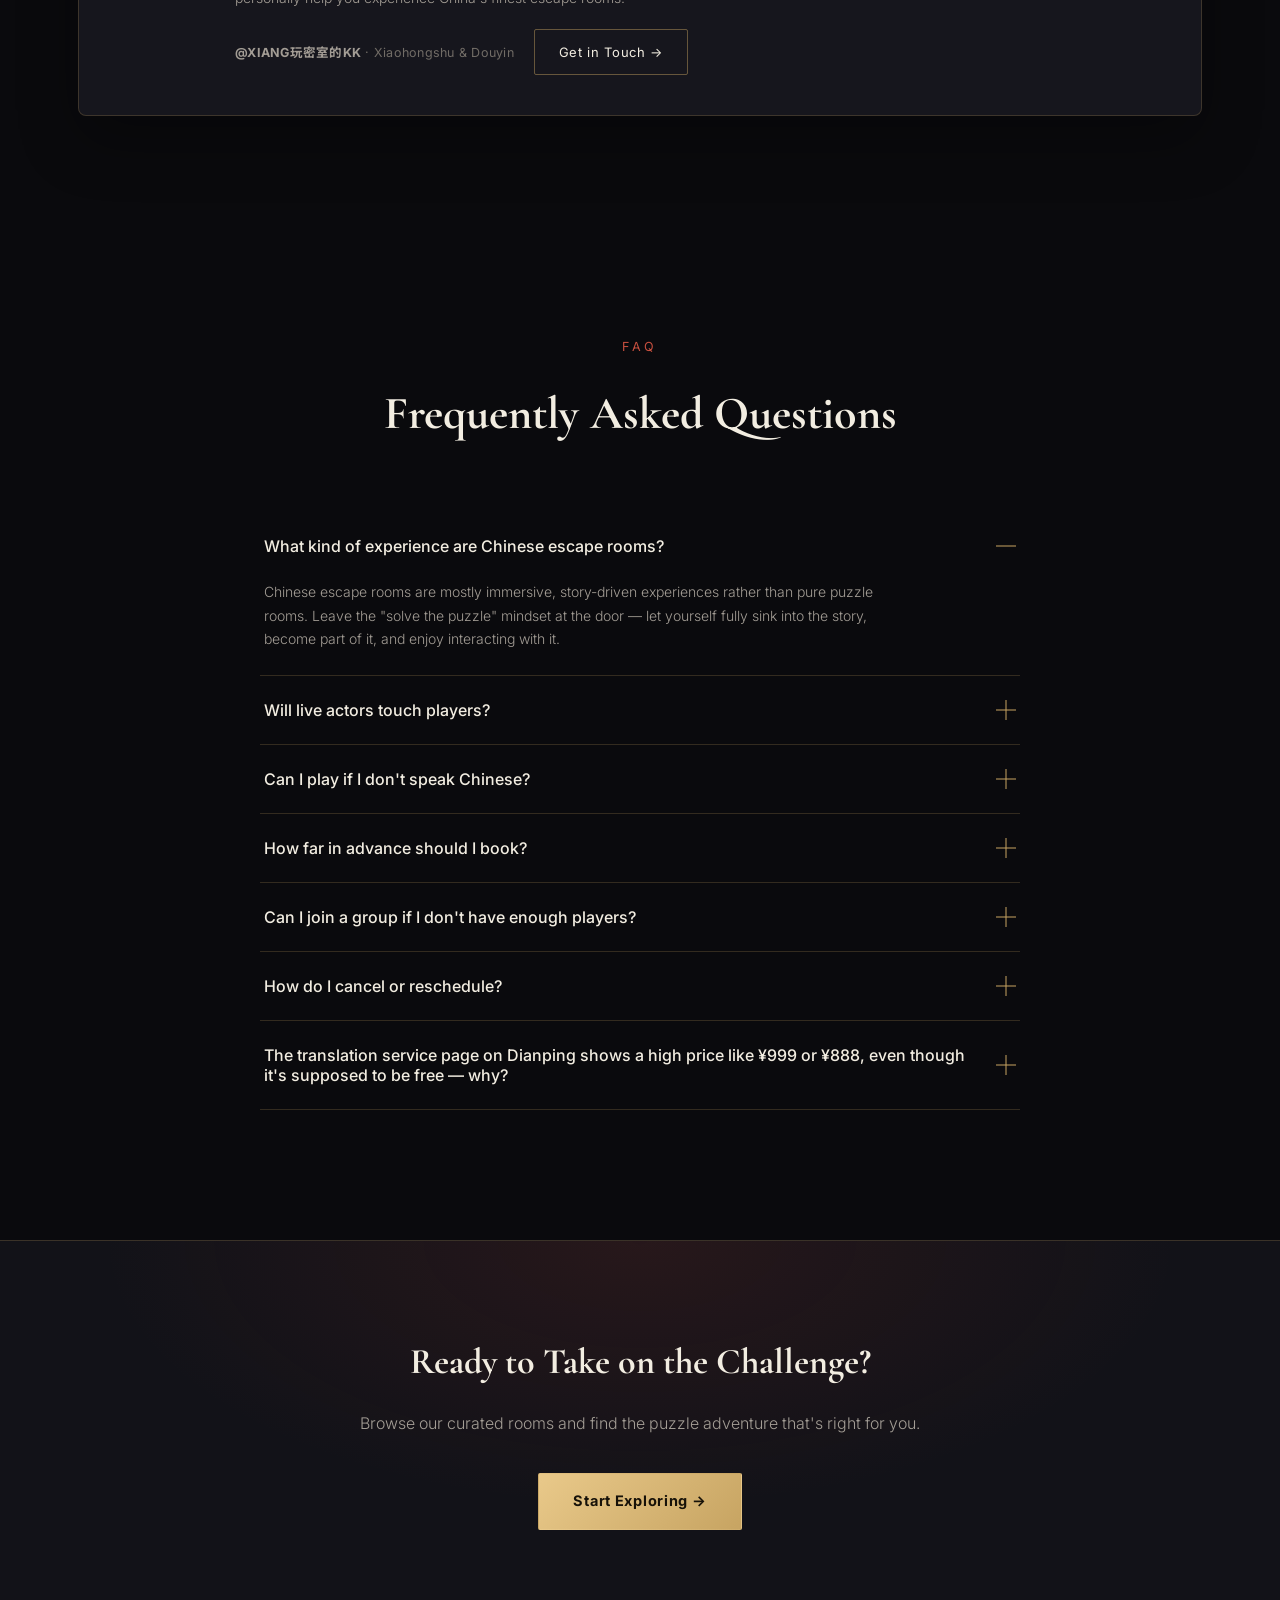
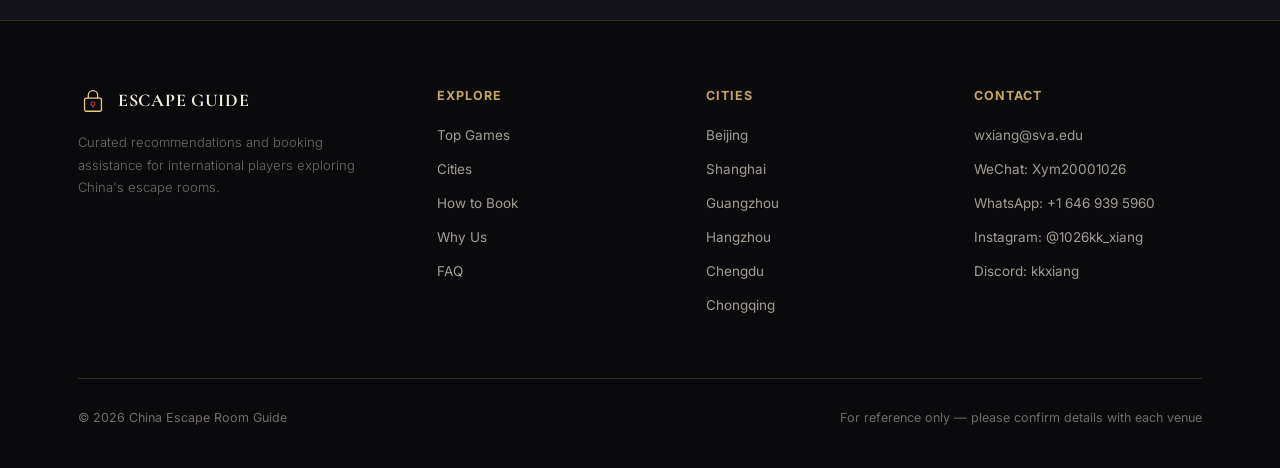
==== commit d7155f7f: "白夜: use its own trailer Co-Authored-By: Claude Sonnet 5.5 <noreply@anthropic.com>" ====
--- a/index.html
+++ b/index.html
@@ -312,7 +312,7 @@
   </div>
 </footer>
 
-<script src="data.js?v=65"></script>
+<script src="data.js?v=67"></script>
 <script>
   let openCity = null;
 
